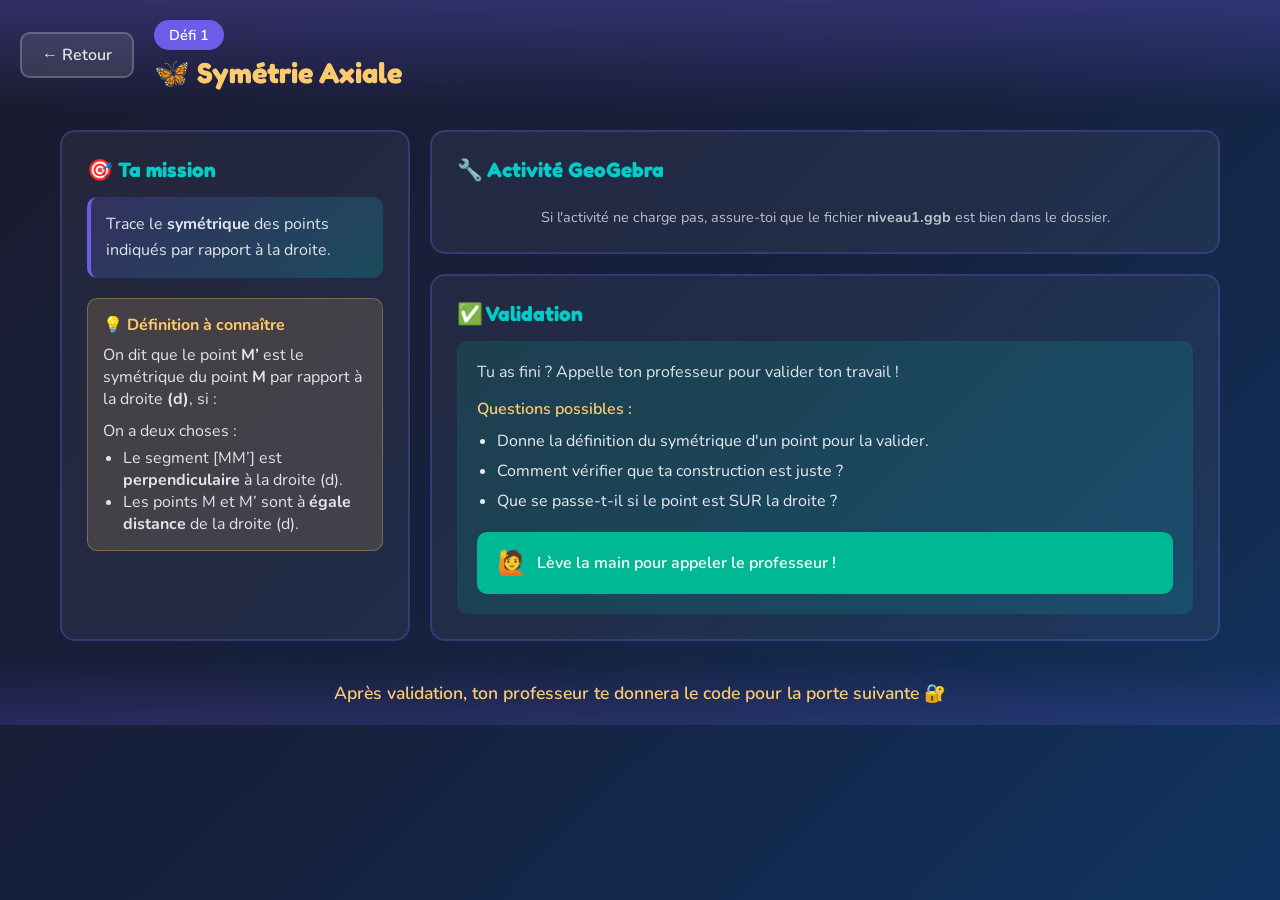
==== defi1.html @ d4c122f6 "Initial commit" ====
<!DOCTYPE html>
<html lang="fr">

<head>
    <meta charset="UTF-8">
    <meta name="viewport" content="width=device-width, initial-scale=1.0">
    <title>Défi 1 - Symétrie Axiale</title>
    <link href="https://fonts.googleapis.com/css2?family=Fredoka+One&family=Nunito:wght@400;600;700&display=swap"
        rel="stylesheet">
    <link rel="stylesheet" href="defi-style.css">
</head>

<body>
    <div class="challenge-page">
        <header class="challenge-header">
            <a href="index.html" class="back-btn">← Retour</a>
            <div class="challenge-info">
                <span class="challenge-number">Défi 1</span>
                <h1>🦋 Symétrie Axiale</h1>
            </div>
        </header>

        <main class="challenge-content">
            <section class="instructions-panel">
                <h2>🎯 Ta mission</h2>
                <div class="mission-box">
                    <p>Trace le <strong>symétrique</strong> des points indiqués par rapport à la droite.</p>
                </div>

                <div class="tips-box">
                    <h4>💡 Définition à connaître</h4>
                    <p>On dit que le point <strong>M’</strong> est le symétrique du point <strong>M</strong> par rapport
                        à la droite <strong>(d)</strong>, si :</p>
                    <p style="margin-top: 10px; margin-bottom: 5px;">On a deux choses :</p>
                    <ul style="margin-left: 20px; color: var(--text-light);">
                        <li>Le segment [MM’] est <strong>perpendiculaire</strong> à la droite (d).</li>
                        <li>Les points M et M’ sont à <strong>égale distance</strong> de la droite (d).</li>
                    </ul>
                </div>


            </section>

            <section class="geogebra-panel">
                <h2>🔧 Activité GeoGebra</h2>
                <div class="geogebra-container">
                    <div id="ggb-element"></div>
                    <script src="https://www.geogebra.org/apps/deployggb.js"></script>
                    <script>
                        var params = {
                            "appName": "classic",
                            "width": 800,
                            "height": 500,
                            "showToolBar": true,
                            "showAlgebraInput": false,
                            "showMenuBar": false,
                            "ggbBase64": "UEsDBBQAAAAIACtoJ1xcRkUfHgUAALolAAAXAAAAZ2VvZ2VicmFfZGVmYXVsdHMyZC54bWztWl9zozYQf+59CkZP7UMwYBPbmXA3uZvpNDO53E2T6fRVBhmrkSWKRIzz6btIGHAc8gfbiTONHywWpEX7+620K4nTL/mcWbcklVTwALm2gyzCQxFRHgcoU9OjEfry+dNpTERMJim2piKdYxUgv6hZtfNtzx47Y3uMLJwkAQoZlpKGyEoYVkWTAC2QlUt6wsUlnhOZ4JBchTMyxxcixEormSmVyJNeb7FY2Kv32SKNe6BS9nIZ9eJY2VCCpjnjMkDlxQkoNs3L1ou+buc5jtv7+/uFedER5VJhHhIE9kRkijOmJFwSRuaEK0stExKgRFCukMXwhLAA/Swk69dpSshvyCobAUwO6PjlVM7EwhKTf0gI91SakaqdFnpFHXj8TTCRWmmAhkNkAapFMQmQ5/uAFktmOECOqczwkqTWLQYN5R2cKRHq9vruFDNZKtZv+i4iYp4MyvqcAj0ApyUVASIc20WlZXABbCw1sQ092uArelfq8Zt31ZKVt8vuhEKkkbTyAF3iS2Qty/LOlFDltFfC+TxgI5IQHkGlNXTdTui6wEoBr+uAFwK+rvsK+L4Q3VLLm6J7/H9DF3q+B3h/8CaoXjdQPQCxALUoP6YEkM75nySGvjax7b8fbA8Y2XV/HXTC1EwB8H8oeGqIDHKy+IfMQ8wTRvLXhZtRXkN3oYUKaq9brtCEGv5fcVKAtz0EdWGjAU3NaHjDiYQEDFygalRc/EEjiDeaLgEpHlWAojscGQ3kX75GFQWmKNTZGv5pxsPClgrSb1l62+SgP3DegoVa5wu9fU8UtCMoSVxIFRpXK7l2425J2Su78Vs7scgUK156zhUsjQAk6JrcsOWGkOQaXvSDX6eYy2J9dN9hYKWSNueokoeyD7yc8zYfbTGKUrx8jH//g/9X5H8HsyG/xWnFTpPJbvlUa+y3wTXehM4XBISm+dunPu/PkbdymONuQ99zBg9jZg8PzmFuwShRG/9XKdYJxLtI4vY/+z2Qb0OcIpJivoM1C1vGjTH7cyVXLAwNC9ub0c5jA621xaTf11T6oO6eM7uO+bmDseO6x7ATcGC+XeC6tkApgDU3amRNdrdPZA9ihDy9zOmWeLWjHwpe7IOvFiZGqnAffMwrz8iqCI0JN1M0TC2O1rGEAjTfGSl3tbSEAqQ7XeimYEdKc+vM1D4z1c48U/RNMTCFX+L1BJcJ+EcjT74XKAYd964Pfn55R7nzobgLz+YkbQz+y5VceYtvhj/[base64]/fGnu+OxwO4aPZ9qxXe79WNet3SLbh6I41AUQAAfZggdrztp7nfqLq3vT0mwkzWu9NGqkACZ+yUEW+N0s7jE85yyihOl5v694atInmdDFxrofGRwAEmd+2mANhx3bVzIzXO5I0xUwoocviCA3YI9Eso/4rDmzgVGS99uplM78T0MsoczopqIgQjsOJdGfN1JTfOgzciexssZYTe75T0JDTwhUx4MxH5WmB64sxL1q5/[base64]/HmZd6eTSLiqSICs5E15W8aoS1suKsa4QbVUrec7a38kTp96IF24kKPlYbaMVbXQnnjWyc6+xJHPd9H134i7RZx2jSxntbx+u1ixDRUtsoW/LQOEHDpB60+7nXmyVJGv//7i05eimVdUJVwHE/NazEtnEWm9BAC8oxN3SAK9dKVnN00YgzaEr+r3K4SajGJbJqa3bAWVAu+TzNE7T212mltakt0/uSIy16IDgn6JFX5IpkO5LtSNbTYE+DvR+MR4N2o3umzz6h45I7s0WvYUG+4+eg+I1utGGm5DP0gAFLE8QzxGKGkWi6jUCLUZrQL82KJE0X6Yz0GzGAYTuBRoNXsXW68ib96Eo0Nvjyzt/pGkiShflKYjKMzFgHGHZ0TiziZjDyg0+iqRWp4KMbGmBuI6vPCiwGMZ8ojY1/ZF3DmIukA18UqdjxWfJOGEwgZzC7SC7XoHbIkzaW7RO/iAEBrZ1Tb5/63oCAvXMPXhXXbuSeLWn2kqYtZwRzgowgDxydxiFdbiSO2Es7//syTMvQneRKMve58tDQontkEZ8YV3xeRPV3xRDT5WmjyEIbcK/fvv6aZP8CVsI4sFKoyWv6ZhT8yPfiOfB9eLZ/Th/aVzBh7YPvX2MNa+ajWCuw9OPCZykiEufxsgDlhyJvJcYPUzDx07p2G2OBqPvm59aCIUko7VSoqU6H2n1nSeh0M2ygNlpdMT4ZuiJ9Hkh/zJv10ECl+dxHKqcvxSTDoyzwmReLJFtkB4vaw1L+QXwuTbWRLdQgrhOKufBUhM5S+vZmR57QEZ4zox8GrMYSa8SUzSdMz1BIjm8U4GdJppG2vU5l+oSJuaCaTIlZYO/ZcKnAXe7u/dieFsv8T7G8m8EvW1H741XY4H8X/SmTlIyHrHiLrBh/R4s0P04zvJYciJZDHDpl2zWyku5eFweEmxeHcZDuBwPBOcIjbxNsuSA4IjgmKO48VtitWeH1+bZjcBBdD3L2uCCj3q0H4ejovrl+Zfg3HoWnSr88CseTO3988f/CqxffAVBLAwQUAAAACAAraCdc1je9uRkAAAAXAAAAFgAAAGdlb2dlYnJhX2phdmFzY3JpcHQuanNLK81LLsnMz1NIT0/yz/[base64]/i0WRno2DOD3L42wUhSKd81x4bNPJZ7V6yyvRNZi4ypei4pcq59qIW2rddM+Gw/[base64]/LoJ4PI00D+GgW/qKhT7CgMSb4PjkFTWJpYB4NYaJpLI1xHJroofbtrIvubh2ORm8dqChq0FBAoIkYaY0OtKcmdsPUDk2o+QgZO0uOR4M4QjQ90BRAcW9TYH4vU7erL4q063uJvTybLe4m8GHxuDdxBBM1n02988ufX128P/9UfpjcavADUb4VY0gyf+Y5EYjceQ+Bpxj38tIQ3bvIS4/O3vcxNia07yI8oED4TyXG/hhXx/cAOIWjTmMoI5nJqcyMYu/[base64]/VOWqqjuWq9LvVVVlcNAPe40wiA4W4sOF5GAhPehnR7jsxCqssFUnIF618Jfjw4viNZHswwWA/FqX24tW8OtGyVr3awYSU8lNxCovZSF5/QdCYxe2b1fVTLQISHSVK65+mBAKt1d8aTba6aja4mrbIZLY5i/RYnNGGWZr+1GEirjLOQV5jPL46B+o3NLuBImbK6E13NIxvhF7yxatKR8NTNR/3V2oEjNu2dj6kjd61ZqyHbdAS3qe14tSGA+bwENtm1/P1ObKODdEXBKv37YNpWurwGxhQGY4cmGSgMC1uEeoNTSk2Z4KoBARGtBEDjji25MElKpAE2SwGETByIUV4s9q54yFitZQhwbfyM7kE+w/CnYTvFQur2qpL3cDLfPrvbG0wXoVnA1yxzwdycN5ToYnETVxp3UXX5UqDk/YZHi0PrkWbS1KF+/w/UqtOkt+cBQQ/e+4Xp7XxXuxQCJ5xylRaihiSfcGFiKXFTbaefddwikQfodhdrYQi1bsALHKHOUB1jU4QkW3FAKx7rxhI31P5hLsTv0Jio1SmCugkkh08FnFN9Z3WiCHWfoub2VDEc5myObXYh/EheyIQz9B1HS8YRrSlqrhC01+qJHC+IrBHXyllwoBhr1cY4W+1kQpKnwkMW2i2hyM3rfn5uOLnMjU7G8kw1Pn71HEeh+/Ge5PhC817hgwXjZL3iNT8i3ljh4Ul13f9H7fxXMNzxhTHCIDGGEVRQdfyltzeg/cbvSn42r5uANoZ0884RzUMWB+hrt1az4yPvQfig6Yr0B08cggwvs2iHJVVbwuWG2qkUvkKYOLvag57j6U0xzX3oWDYqV3C3PLyjH4BG1KeT2W80/BdnWOW99beQi2zaZ4A2q8vw3ofe7VS+Q4/IiAlAa3WTWpfkPnF1kUwhYtCj/DSA3Egt3NJ/6pLQNTpU09WTWlBM0p0hZocATQ8X1i8eVX4PnfhCIu4m87rT8+FoSoVPrsYf0SQq8eC0Kov4AQZbX7QvTTY4HIHrOzz5wzpOx9rWG+Ftzvys+f/AtQSwMEFAAAAAAAK2gnXIdxt8evJgEAryYBABYAAABnZW9nZWJyYV90aHVtYm5haWwucG5niVBORw0KGgoAAAANSUhEUgAAA5oAAAGZCAYAAADo/k4MAAAQAElEQVR4Aez9W4xlyZrfh0WstXdm7brfurqru7qru8+ZwyNpYBGEIZIj+MWgAEMGSAwxAiiQth/GgiBA5pMpS4BIv4iwQQMSIFE0DMxIHgg0b5JA0dCDIdAUJFDUwwyFIc+cM9Onb6er79VVXdeszJ1771T89q6oioz1fSszdsbOXVX5pfrfK9Y/vvh/X/wjVqzMOerFZu/pz/b29t50On169/zyO7/zu3u3v7nznHjaIn53d/L07vlle3tnr5Qfj3efCzxtffnl13vffvvd07vnl52d8Z4UD0ff88hFq4+n1kXU83/fvfv93q3PvnhOPG3thrlK8Qt++2nU88tkMt3bDp4+ZxatafBY4p9sPdn75JPPFkHJv2ezmagzm8k8QyX9Pl7KG+NnsxnNfUB/Nivjmfc+kXBD3q2trdDa/w/6Ujz8ZCLsuSfbeyIf/N/d7e6tz299uXfnzt39ScPdzs5O2Lu7obX/H/jxeLyfDHdwIDT3/QPHmH1kuLl9+87eF198HVr7/6FGKR6eOe+P3pvPdTvMWeTDnHP+0aPHe3id83gs6Wv8bCbvudlM5tGR8lKHlHdZfjabMXQfyLsdzqJ9ZLjZDv5QV2ju+6ePn0ym+2K5IZ5nn3aKX3x6a+/evfspNW9vh1qkePjxWNpzY/Gc44yT4r/55vbeV199M8+V/otYxqQcbXhy006x23vO7aSh8/av//qv7/3b//a/M2+n/8Kz7eB1ytGeKuefxs9mM/H8o37WGM0cUl5iluFnM3lv4ROaKdCfzbrx8MwvjaVdyjPfhw8fMfQZqAOdZ8TTRi3/kfvqy2867+LZTF4X4qV6luG///7e3meffc7QfUB/Npvt47jp40v8fxLOVrxGMwX6kwrvH856zvZUO7bJO5vtnxvxY+H9wxhqms32xx/ES16Q9/Fj+V08mUyR3Afysvf2keFmu+eck+K/+Pyrve++uxtG7v+HM2s8Pvy5SCxj9qvszc9QiScnufP43cLzbxG/ncuEd/RUPLfwGK/zAVPlXJzNZqLObCbz6G4L5+5sNhN/B9DiIz+bzWjuA/qz2eF55ssztU8k3KDDvENz3z99/KTg+ePs4AzZJx5ueJ6k56+PHwvPHxwIkvv+4e8Wzsx9ZLghJzlCc98/fTxe7AsON3gg/f7HuwGvQ8i+f/BY0inlZzN5z/EMSHlns+fxjXv6s7f3tJFdptNZxixutfhF78n6t+ZFKR823FPj9l/Ceu0nnt5pvLZmGv/wwcOnivsvk8l0P/H0TtPReK3OyWTyVHH/ZW+mbEaF3j/6hN8pHoVDRTRGWxuN19ZY4x8/eizmnax4b4VfLsS82rxKn1UtXkz6qpPKntM80nhtbTT+yZMnorPaXtR4bS9q/NZWWV6tfo3Xzr/w24M4X83PUl6rR0waSC1e81njNZ9DCvEfTUfjtTo1nqThF0gu+6Hs8/1BR7t79PBRkYA2h1J+qpzHpXuoqPhXJLjUI83r0jXT4rXnQNtb2vOn8Zq+xovPUlh7rX7t/HPH8PyFsl7qf9R3hPI7tbYGGq+tsfZOjHvo2R+aL7W7Vrw5cBwOWA5zwBwwB8wBc8AcMAfMAXPAHDiUA/aH5qFssiBzwBx4UR2wuswBc8AcMAfMAXPAHDAHXjwH7A/NF29NrCJzwBwwB152B6x+c8AcMAfMAXPAHDjhDjQPHz5097+/7x7eX1xpp5iMd93jh4/nMSmvxT+8/6ATy7g+/sG9+50xW4+2xLwPgr4UD0cfuVL08VJNjx8+ck8eb3XqQVOKX/Cydw8VTyUebufJtpL36Pp9dY63x2vJux3my7ypLYXE0V+LZ30fC3ta2j/khX9w70HHIzhATAo4xqQcbXJuKXtLimdMjTmjsb21rr210/Gt1rz6dHiWHoazgpgUDwueScaVxj95/MQ9evCoM+eHQi0L/QfugXD+sR9K+PneevS4kxcNtMiVAr6vpjQ2tqX4cXg/THZ3O3kZ83CFXlP/eHs9e2tdebe3nojv6TKf9Xe9prMV9hX7izVNocXX4vlvynie0py0a+n36XB+kCtFX3waF9tavPQ8xjHSu5j4B8L7hzFajlK+3rv4gXIWyDzvQ2lvLebc/b1Q5cMZSh+epHig8OQkdxob2w97zuoYk14fFpxzxOJ1Oj626Yvt9FqLl/YWeWrpazo8S1KfxNWsh7ODMwTNFNI+ob+Pl54/OMDYFPO9Fc7MlIvtvhwxJr2WeEQs74h0fGzTF9vptRZ/0DuxGY1G7sy5M250ZnGlnWKwMRT7tPjRmdNzvVSDdh9/+uyZzphTp0+JeU8HfSkejj5ypejjR0ErjaUNtzk61akn9nHNoXsxUnS6PBrDzY1Dx1MDY7jmKOUHG4O15N0I85VqlTjmWItnfSUtaf+QF/702e6+hgPEpIBjTMrRJucpZW9J8XEM1xxo5Rz3Eg+3cWpde2u4lr3Fs8SzjCcp8CK9j+1a/OZoUzy3pFrIDX/6bPf8Yz+U8NR/6nT3XEEDLXKlgB8J5x8xJfxg0Lp2cPznB/UPwruJenPgRc5xX4tfV96NU9re6q57zfmyryTvJK5m3tPhdxKeJzRTrDov+pwfaU7a8FxzlPLS83jm3OIMGAjvYuJPn+2+f6hjFDzimqOUr/cu1uqUed6HUq2LOS88Seem8mfPOPrSWNqnFZ6c5CYmx6j4XDz880devM5zck8f1xy1eGlvkauWvqbDsyT1SVzNejg7OEPQTCHtE/r7+NPC8wcHGJuCeZ0S3sXE9OWgPwdaOce9xMPxjqA/B305x30tfnDAu7gZhF8S+uDCT9M0ri9mFX3kBKvQ7tMkJ+iLWVWf5R0cyz7DZ7CqddR0yQm0/lXylvf49lbbtseyj9P9wvqClDuONjm998c+X+ZGbq7HjZOYdx1zbprWNWv43YP9ZHmP77xch9fkBKx1H1bRZ3mPc2+dnHcxe/VF3VuNsx9zwBwwB8wBc8AcMAfMAXPAHDAHXmwHrLqXzAH7Q/MlWzAr1xwwB8wBc8AcMAfMAXPAHDAHzIEXwwG9CvtDU/fGeswBc8AcMAfMAXPAHDAHzAFzwBwwB5ZwoNnZ2XE72ztuvDOeX2mnmE1nbne82+nT4pfhx09rSPPyJUMtrxQPJ+Uu5ck52Z105kttkv5ReMZGoD2dHH9e8s+m02OfL3mZL/OmnULi6K/Fs76sM5op+vSlPjiQatCGA7RTkJN9nXKxLcXTV4NHA6/Ry0FfznFfi59O1rW3puKZVmtems5ib3XPUi0enjMKz1OU8uwtkGrQRhst2ik0nhgpXuOn4f0wm82O/fyg/nXuLfzIUeIbY0vj2VvSGIlbRl/T2d3dXfnvANSbg/3MnHNeq7MmL+2tmvr5nOL9VHgXkxfEmPRai5+G3z0kLYkjfy2e9yHrjGYK9HnGU462zsu/w6LBGMamICe5Uy62pXj6avBo4DV6OejLOe5r8dLeqqmv1TkNvwNIfRJXsx7ODtYZzRTL5JXGwIFUmzY5OTNp55DiianBo8Gc0ctBX85xX4tnjdHLEfUXHwMaDlw7aN0gXHP4xot9rRK/DM9XC/O8TduqeaV4OCl3Od+6pm1cXg/3bcU5o5cCbc+HD4Q1oC+Nje1a/DrzSnOQOOZci2d9Ja2nnCNXijasO0g52nCAdgo4kHK04ZpWfs7oIyZHDR6Nda1xs4ZnCQ+b1jvmTTuFxNFfi2e+nDlopujT1+LL+e7eQkPKrfHULMVrfBPeD957R3+ONjw3Ocd9DZ76m7DG6OWooY+mprO+vI2TapK4vvqL49t2PXnD/mmE86O4/qCDHzn6dHzY1yXxeSz3ffr0S2iaxuV8G+oHOc99LZ73g6QlcTXzNq2+t3jGyZWCemRe/h2WWMakGrThmrZ7XsY+rjkYk3Pcl/DE4jXjctCXc9zX4qW9VVNfq5NnSeqTuJr1NG2981KqFQ5Qcwq4tl3P3mrCnNNaYpuaYju91uKbA97FTduGB70H3nvXhMPvoLja/eQEtXUP0iMnOChuFf3ryuu9d6uYz0Ga65ovecFB9dXuJyeorXsYvXXl9b7W3uo/p3IPvA8vmZ5zLY+vdY/PoJbeYXXICQ4bXyvOe++8P1lr7Ne4t2qtW4kO+wqUjKkRS05QQ6tUY115vV/Ps7Su+ZIXlK7PUePJCY6qs8z4deX13vbWMutVOob1BaXjasSvK+9B78TG2Y85YA6YA+aAObCMAzbGHDAHzAFzwBwwB8wBxQH7Q1MxxmhzwBwwB8wBc+BldMBqNgfMAXPAHDAHXgQH7A/NF2EVrAZzwBwwB8wBc8AceJUdsLmZA+aAOXDiHGjiV4Li14Hifbwex1dnY670Ov9yk/i128VXctPY2OYLY7GdXnV+3PlaInnX8eUm/J9OJp16mAd9XHPU4tf3NbLJmr4MulvlK4r5eqT30tos9lb3C86Mk+Jr8WivY09T/3QyXc+eDs8S86aGFBJHfy0enyUtievPK59z2lnG3gJo5tDGlNc07qzlur46yxzXt7fWs6fr7a3uOuKnth/YV4CYFFp8LX53PHbMOc1Ju5Z+n840nB/kStEXn8bFdmk846bCeanpEK/1lfKTMF9pjMRVzat+0bjs/FvUdPgxu+F3y+dfnd0/bpVzRhuvqTcHfTnHfS1e2ls19bU6p2vbW5Pwe173rNPqLOXxTgJ7C0h9pTlK4omVzkvqoI9rjlr8VDi3yBX1m/gFIu3rQ77xTuqTOLRq8pIWXxEjjwStT+dbl+u0g9Y1beNynvs29HHNUYNHYx15mUvTHP9853nbZi17q2nbKnmZgwbWM++Da9runiOOPq45avBotIP1rXE+J+7bFT5L6DdtnTUurbMJe5r8OUp19DNr4HJt7tvgJ6CdQ9c6+l5swvvBe+/ynNy3oSauOWrx9bwu82G9ebu11vKzT0fqkzjWuh4/EN/F9fS7Xsb6m7bbt+q85G6E80PLS7zWV8yHvNIYiauZt2m1c1o752R+UZPcJ51/zKtpu2u80FkdT942eE2eHPTlHPe1+GZtebU1PsDn7P8FhlIfmK+29viao1Q/Hx/v0QHxPr2ulm/F85L8q80rn9Np3qZt294vjnrvXdM0vTEHaSzTT06wzNijjCEnOIrGsmMP+nLTsroHjfPeH/v6UtO65sv6Amo4TpATHGfOmGtdXnu/rr21nrysL4i+H9eVnOC48sU83nvn/Xq89v5k5WV9m6b/fd0e8D5fpr8J73+wzNijjCEnOIrGsmO9P1l7y/vj/x2PtWF9Ae3jBDnBceaMudbltfcna0+zviD6flxXcoLjyhfzNE3rmnBWtyt4B6SaUtv7/r3VOPsxB8wBc8AcMAfMAXPAHDAHzAFzwBwwByo6YH9oVjRTljLWHDAHzAFzwBwwB8wBc8AcMAfMgZPlgP2hebLW22YbHbCrOWAOmAPmgDlgDpgD5oA5YA6szIHmd3/39xz46U//wP3Tf/rTzeBzzAAAEABJREFUeZv7iIcPH7qPP/m0wxP/k59043/60993pfzv/d7POvq/+MUt9/HH3by/93u/76R4OPpi3fHax1NrjIvXDz/8xN269UWnHuYkxS/4P+jE4+VPg6dRN141/qc/+8B98823HZ1/8k9+z/0s9MXx8arx9P/+7/+8o9PH3737vRpPHsamQL+Ep37mnWrQ/vrrb8LcurXihRSPn6X8T37S3Vu3bn3uPvpI3ltSPPsKUHMKOJBytOEA7RTs588+u9XxmpxSPDxzTjVo40EJz3rhNWNToMPapBxtjWfN0SImhcajc+fO3c58GSvpwJfy1E9+xqb49tvb7qfhLEo52sRTF+0UPw3Pain/E+H8+/yLL93Pf/5RZ84/DbVI8fCcUWkttNkPJfwnn/zCffrprU5eNNBCMwU8uVOONjWW8Pfu3XcPHjzs5MXLnwZP0UzRx7M2aSxt1lbiqf/27TudvIwp3UN98eRHM8V3390R33HoSPHUz7xTDdoar51/X375tfuDP9h/Xi7W6+jvH+qjHurK8anwLmaeWjw+5Brcl/I///nH4V38ZWeN0SE/mik0njqZXxpLW+PZt998c7uTF17S6eN/Irx/eB4lnpru3L3r8rkRD+jPwRzyeGL6eGkOvB/wj7Ep+uf2U8Gj3xefjZ8q599nt26p72Ke8bQW2vgg8z8Lvxf+fqceYhnD2BS8/8mdcrR/Es50aqWdop8//POHx3idatNmTVgz2ilY2xKeseTgmgId9lbKxbYUTx8842inKOV5ln4qvAuYF/NOtWlr5x8aYnzQlvhbt74M7+KPhT3BHu3+Xsg++YnyvNJHbSngQMrR5vc8zkzaKdCW4vt45pxq0GauEs+7gXcEMSnm8cLfEPCsQRpLW+PZC6w9MSl+Ep4Z3okpRzuNby5fvujApUvn3aVLizb3EYPBwJ07d3YeEzmui/hLHf7ixQtBp4y/eLGb9+zZM2Je9KV4OPqoLUUpf/78WXfmzOnOvC5duuQkfXi8SHPGtsRfCh6L/MXzbjQ61cmL1sXQxzWHxl+4cF7U0fjNzY2ieE1H46mTeef1j0aj4Gm31kthvlL8xbBHL1++1KlV5RUd1lfa0xfne/diVz/w9F1++qzEKxyI9/EKB+J9vJKTfR3v45W5SvELvuvP5eDBYs55rZecxLMup06d6sxL09f4y2H+aHHNIfHoHMfeymvh/tSpTSd5elHZEzyT1MvYFPDpfWzDXwpnQryP19OnT7vz57trdjHsISke/qJw/pXy2t5CG61YX7xqPDUK8fMzXeI3NjbccGPQ2VvkwSOuKS5p51/gL4a1SWNjW+KpnzWOMelV2ov01+I3NzfnfqCZQtOnfuadxtLWeO38O336lMtzXAp7UPIZfYm/FHzWeOphXA7OLPZXzmvxeY1xXCl//vw58V1cqkOdzDvWEa8ajz+j0WZnTy/O1kuH58N+lvNeCPvnYkeHuthbXFNcDGcHSLnYvhhyxHZ67eOlmk6F3z0kX/Ei1Y1t+Eth78X7eL0Yai3hz545E87L7u+X6FwsOhcvOsbEOuL1YtCQ+PPh9zxyx7h4pXYpvo/Hizg+vUo8HuN1Gkf7UnguLy6xlozNQY6c417aW/BafC2eZ0nygvkyb2pIoZ1/pc8fv+edD2dIqk374nyPdp+/Pp4+xqaAAylHm7OSM5N2CuYqxffz54Vz4pJbeHFxXx/rxTsizUkbfTylnQL+orDnNJ6x5OCa4lI4Bw7aW83bb7/lwPXr192NG2/O29xH8MfAa1evdnji33rreod/883rrgZ/5cpl99pr3bxog1hfvMKBeB+vcCDexysctcb7eL127bWweJc689Li4fEijo/Xt95600k8Hkv89etvhAP3fCfvjRtvBZ03Ds2T//r11zvxffyZcNjTnwMd8h+df0PcW2xacnT15fg3wx7F7zxe5ZW9ePnyZXft2mr3llQn+5ncef3EAomX9iixzFmMDx7lPB5fDIdrzt8Izzv77vD8W2Evvt7ZWzfme1Ti33Rnz57txJOPmrjmKOfZK4szLNXijz3JO+Z7I8w7jaV9Pfim8TzLxKQgnnVIOdqXwy8Mr7/+WmfO1CLFazyxAM0UcCDlaF+9esVdvXq5k5dYQEwKOHKnHO1S/vTpkRudGgl53wx75XqHx2O8I1eKBf+GEP9W0Ony1MkLPdWI7fI99HonL1ro3Ah7m3YK8pI/5Whr8dfD2X5D3HNviOeiFn8x/NL8xhtprW/N37XXw94lfwr2rMRTh86/IfpwVXgX3wi+XA/zSnPGNj7Ednot5XmO+IUm1aCNDvlpp9D5N4p8vh785PxItWlz5krrrvLK+wcNgGYO/vjJ50YsyGO5vx7WII8/[base64]/tBcj++W1RwwB8wBc8AcMAfMAXPAHDipDti8T4ADzXg8dmB3d3d+pZ1ib2/mJpNJp0+Lr8WTE6S10N7dXdRLO4fWp/PdOe8GHybT7nzJRR/XHDV4NKbTacdnctHHNUctfjabrSUv85XmIHHMvRbPvppM5LUnTw4tbx6X3ktjFnlP2t5az55e196ahrNDWnuJY7/ovHzO7SrnX//e0rS6z0B/Td14zo5ZeEcwLsduOEtzjvta/Gy2nr21rrzT8H6QvJO4mj5re2vVedGfhueJuaSAT+9juyY/DV5H3XitqR818yvPU85peYnT+kp55iuNkbiaeRd7q3uu7CrnnMYvatLOuS7P+5/cjMuxu8JzC228znNyTx/XHLV4aW+Rq5a+psN8pT6Jq1nPNJwdUg6JWyYvYySwr4DUVyu3pAM3Fc4t6qCPaw6d7z6TjNXiD3onNuHHAe/9/Eo7hXPeee87fd53OcZ5X4/3vqvlfePII0Hr0/mu/lxXyAvvvRzv/dF572Wfl8nbNHI9Gu+8Uz0lfxdl+t7L8d575323z/suRw3eV+KDP95395H3ZfrUpMH7rpb38nzR8L4b/yLy2h7SeOe8Yx6HhxYv897rvPfdPu+7HLV5X4vv7qvl9DUdje/bW/oYasvh/eG9cGF9Q2Zxjb33K+VdyJ3Xvrj3Yl5tjy7GyB5Jfa4wr/derMf7l4f3vlur911u4Vcpr3vvvaQlcWjIvPflvPfdMd53OebrfR0eLRd+uKbw3ov7hxjv5T7vl+G7Y7zvcrXzes/a7YfELfLuj4OLKBlDrPern1us7fk1nJYrzqudcy78PK9D9/HgGO/kGJn3Xp6z93q8pO/9ixUv1QjnvTzf2Mc1h/cv1ty8l+vR95YW/3SfDQYD1wfvvWvbtjemb/yyfeQEy45fdhw5m6Z8vsvmS8c1TVPF57aV11TjGy/nbZV113Q0Pp1j2q4131TzMO22aV2rzO0w45eNISdYdvyy48hZy+u2dG81J2tv4TN+L7tWy44jJ1h2/LLjmvn/0cZXObdKa8BraUzpHtV80/jSvFKNy3Dk1WpaRu+wY8gJDh9f9v7RtOGbpvsuLl3fw9adxjWNfG6lMatorzOv5usq5hk12/[base64]/6Glmeu1Y9zHdXeF53hWePGmrxfLFa0toValnk7X4REb4U7CtQMq60Jime98O6vjrLGkvz3V3xGh933jjH6Yq/oqj5xr4CsY541eJr8uvKOxW+3lhrXtE/6aqdl1IsXK2amK+kJXH9eeXzbFc5/1hf3otoHifISW4pp1arzh/+97/dcDbhtZz38DqMR4trDo3X9pYWX4tnvpKWxDGXWjzrq2mRZ1UgL6ihr9Uv8XDT8I6Q8tK3Sn4qnJfki3mb8OOA935+pZ3Ce++8b1zK0fZei+/GLuJLefLKOdCrAWlefbpavPdynd4fnvdPP6oh55d1mjBGjpe91mK91/TLdDR9rU7v5bx4IWl5r8QX8lo9Us6a3GL/yHPQ8ngvx3tfh9e9kPW1OjXe+zo6mr5Wv/ecH9L+levxvg7Ph7WkWhdr361H4yWNPs575ivPQRun5S7hnQt5A6Qc3ntXwmtrqfHey/pSzpqc96V5tXiZ98q57n13/zAv7xWdQr7PZ++lHBIn10id64NWp8x7H/Z0QF6v9/viXez3voyP46Sr97KWFLvgtPgy3ns53vtSXl5/be+y5/Q+WWsx76P1LXJqc5O1F2O6fd5rOmU8Xshzk3X0+G6N6Hqv6cjxjKkB7+XnSavfq+efXL/3Ml+j9mU0vNfmW+6z9/LcvNd4OYfmqbYGOq/oK/U88++grxJ5713btsf+VUFygoPqq91PTsyprXugXjtwWt429EnjdV5eL+Ym6XCASrwWX87LXyljvqKWMl+pxmW4pmldu6Y9Te5laj7KGObaNI34DLeK1zr/8uwtyTNtXlLsMhw+4/cyY48yhpzgKBrLjG3CLwXee3Fvleppa6PxeC3l0HyoxZfnlc8/bV4D5ZkkrzYHyYdSTquHnCDX64vPY7mXNA7imTMxKcp1Cv0f6O/itI5VtLV3sZZLX4OyOeOz5quWuwbfNLXfxfK881rb8P4nd86v+n6Rt9a7WJ4rOaR5aHtLi6/FN03ZfLXzT5pTH0debQ59447aR05wVJ3S8eRkzuI45Z1Sfn7Iv/9peamJehpnP+aAOWAOmAPmgDlgDpgD5oA5YA7UdsD0TrQD9ofmiV5+m7w5YA6YA+aAOWAOmAPmgDlgDpwkB45rrvaH5nE5bXnMAXPAHDAHzAFzwBwwB8wBc8AcOCEOvOBfnZW/wsXXjGpgV/gS2u5u31dntS+qyXWiJdUp8XAHfbkp12JMznFfytvXyOR1xcua6PvSnZandC2leLh17a115t1Vnm/J693w3Nfg+dqcpLUr1JHZ9j8AABAASURBVEI+jaevBOQFJWO03CW8fXX2+dmxW2kPaTrT6cRJfRLHPqjFs684u9BMUUu/T4fcaU7affH051gmfip8RXEZnbyWg+6ns6k7KCbtr1UT85W0JI78Ov/8eSAuYlc5/1jfXeW5iWNXcSUnuSXtXaVWnT/873+7Ya54Lec9vA7j0eKaQ+O1vaXF1+KZr6QlccylFs/6alrkWRU4K8ldQ1+rX+LhpuEdIeWlb5X8VDgvyRfzNt575z1wT6+0U7jwk97HthPjA1uF994757zzfnUo1dfjQ49YZxnvwo/3q5uv97K2czLv/Wp5F368P3yOUKbzvhvvvJN550Tee78WPlRTnNeFH++79TrvnPe+A+cV3jnnvT9BcOGnZL5O8aaUl3MGFVFf472XdbyXeRd+QpeYw3ttzNH5kHb+j/eSllPq0XhJwzjvFx4E1wr9DCOejvV+oeE9V42nT4ILPxL/qnIu+Az2z8/5Luc9pMI757z3ZXCF8aX6SrwLP95LuZ3z/vB8iBbjNd57SXu9nFarxocpiHPWeBd+vF/DHN0acs7n6Vy4BBwtv/PoeOf9fjgv89575/3xI1QT8oZ/V8jtwo/33Tk475z3voPAdjjvu3HeHy/XDIdDBwaDxZV2Cu+b+RcFU462Fk9fDcSvFdXQKtEYDAaO3GVjZO8GiqcSP+jJS59UTy2eL0atUl+rE5+lPomb16f4OdT4p3t7PjZpa3nzuNr3zIvcVXS1OQt8X176pHpq8Oiua281TTs/16ghhT6voz/D5GnbVjwv6VslmFfbDsQ5rzJv0zSO/yddpBwDYS8Sp/Ny/YNwNjIuB7lzjnstvha/rrza3hoU+6ztddl/9tVAWAOJq+0/c0YzxerzDl3TtN1nSfG59P2TziVvN+F5yrm++1petMq5NVDmrPF9tUp9Wl4ptiY3CPuZ3DU0BwUeDXry0ifVU4vX9lYtfU2nadrwTuyeOVq8xqvPmeJ/[base64]/VXKS98qeb4cuUp9rX7mK/VJ3Ly+ye78q4vz9m7S1vg0JmmzvmqOJK6T54h95CR3FV1tzgLfl5c+qZ5a/Dr3Vtm8kv2UrHPJM0w+1lfzjv5VYRrO6Ol0Kj8fyXxq52d9Z+EdIemWeqf5pvHklvN231fEaTql/Lrysr5SreU+a3td9k3PK8dLNS7rP7kZm6Kmfqob2/[base64]/cpM1F86KEHwwG8pfuKn4ZihzSHA76YlQ+RtMp5ZumddIYiZvXoO05jQ/ezcdl13atXyNrxa+CSXX2ctqcBR4/mbOkR98q+eaAr5HluWvV0zSyz7p+96t41DYQ/Ozj2zXtLb5yR25qO040YX3tq7OLvTMIZ7jkfS2e9ZW0BoV7VI/XvjrbFp3Tg4o+MOfc05r6uTb3g+Bn07Tdczrw9Heg8dl7pzNO6G/C83SYuBgzqOR1G+YraQ2UuWl8rOuw13ZN5+Ug+Ebuw9bZFzco8GhA3kbYW2Ev0CflqcVre6uWvqbThPkOBI8GwYuS+b5cX52V11ia71Kc4mcbnqeu3lA8v4krXQMtvmma7nmZ7Gn7XzSd/ZgD5oA5YA6YA+aAOWAOmAPmgDlgDtR0wP7QFNw0yhwwB8wBc8AcMAfMAXPAHDAHzAFzYHkH7A/N5b2zkcfrgGUzB8wBc8AcMAfMAXPAHDAHzIGXxIHm9u07Dty587377ru78zb3EePx2N2//6DDa/G1+AcPHip574p1UvudO936+/nvO/O6d+++e/jwUYdf6HTja/F37n7vHj/e6uRlHe6GPq45dP6eoiPz29s7RfF378o6Oi/vLeYrjcELfM3ne0fZo6U863vv3tH3NDWCvE44asp5niP2dc5r8bV4PMZrKa+0h8gr8YxHi+tz3JnvHYlH58mT7Xn/YeKJkXT6+e4zSfzW1hMnrQHzoi5iUhBbg3/46LH7/vv7nTmX698Vz7k74YyT6rx//6HT95Z2Lna9Q/tOeM5Sb2hr/M7O2O2EdwQxKbT4Pp61STViW+LR2dpa9d6Szzn2NPljffGq7135/GNeko52/j0KeyvPwfiS9eqLp544l/TKvrov/A6gxec1Rq1Snufo4cPHnWepVIc6mXesI141Hj85P2JcvMJLOrV48jzZ7u5pTZ945sA1Rx8vzYH3g+SrlrsW/yD8riW/i8vOP+Z0J5yNuQ8aT05yy/FHPxcXebs6eIzXUt6+NcvjudfjlXNL2FsLHTmeWunPUcrzLN0R3inUj0+5vnb+oSHGB22J5+zgDOnoK/Gl+uQEuT5nJWdmzhNLjlXxrAvvCFFf+BuCelgDKV7iiSMH1xTo8E5MudiO8c10MnVgNl1caafYmzk3m87mMSmvxacxh21LWuQEXY1ZqKdb60JDq1PjJR30u/HdOp6PXeR+fh9jS/jZZOb2ZnsdnxdaWj0a361loSPzWl6t/j4tuU+uU80bvBB1lD3Kp6TF+Kd7O+9jX4Gc77uX4uFAPk7iiIEHtI+MAi9YRz2vvDZTbQ0UT7X5qGus1V+or9W5NyubFx5Jcyjl98JZqXstP38z0YuZeM4xXymenODZHJ76uIjterHg5Xpyjb77vXBm7e3tieeWlkPjmZucS65/T13jsnlp9Wh8ed5u/Yt5yjzvgkX//nnsBa/1Nd4fy3itfo3X/CcnQHM/5Pr3x3Tryvu1esgJ8vjye61OmaceMa/4nIb5afzTZ7CkXtZYihfrmevLc9DWUuP5f55AzhvmN8+z/4pHUnwpx7xAd9ys8Pyjvq4XizolHv0u360D3X4scnRjVF49t7R6SvluLcxL31tyvFY/WiVgfWUteV7a+af+nqc8f4u8co6S+olFi2sKOJBytOEA7ZVBmDM51TVWf5/T/NF4ea/sKXs6rnvzxvVrDrx27ap7/Y3X5m3uIzZPbbhLly92eC3+2uuyTh9/7fVu3ouXLoh5rwX9a0I83LXQF+uO12sh9loBf/nKJXfh4vnOfPFG0oHHi5gvXkv5165dcWfPnenkRY8+rjlq8aPTp8S8V1+7IvLL5MWPvH7mK2nBSfHXlD2q8mHdJR3W9/KV7p5mfaV4eJDXDwcOy/Mcsa/zeHJKOr188ELUEXjW8dz5s521RP+1sO8kHYknroRH//SZUScvOtTENUeJPmO1+DNnzzjJU+Kpi7EpeIZr8OcvnHNXrl7qzJlaJH34a+GMSmuhfS3s3WsF/KXLF5y0t9C4FrTQTHEtaF8TeGos4U+NNt2pzc3OfNHB0zQn7X7+8OfNtVD/mbOnO3nJwRpzzaHx2l7U+NNnTovvSk0fnnlTT4pSnmf46muX980Z3XKfr+7ToKaFjuw/+4qzi7gU1J/ex3Ypf1V5z/AcXbh4rlNrqT7xzC/WF686f1V8F18LZ6uko/Lh+RLjFZ66Tp/unpfXQjygP8drwvlNTB8v1XTu3FknjWFvSfEaT51SvMZfDL9rae/ia+EZZy4prs296P6+eC3EXgt9aSztawpPTnITk4Larwk6fTxepBq0iZd4PMZrYlIs4uXnjzFpbGyX8tLeQkt7/jS+NO/i97zumYMO86aGFBp/rfD54+zgDEm1abO+Ut4+nj7GpoADKUebs5Izk3YKckrxS/HBi1Sb9tXwbuAdQTsF+q8J50Qpj6amwzuR/hxXn57tjbMfc8AcMAfMAXPAHDAHTqYDNmtzwBwwB8yBFTlgf2iuyFiTNQfMAXPAHDAHzAFzwBxYxgEbYw6YA6+CA/aH5quwijYHc8AcMAfMAXPAHDAHzAFzYJUOmLY5UOhAM5lMXB/mH3qYTntj+sYv2zf/D3/XlJf/MH7ZupceN504Le809Em6Oj8V12uq+Lm3NyuK13R0Xt5jzFcco8xX8mAZbjabOjHvAc/CMrnSMeQkd8odR3uRV1tjeW2myhpMlT2k8evcW5K3U2VeUuwynLqnj2FvTZW1WWYehx0zm+25vb098fw4rEaMmypro/Gz2UzMO1V8qMWX5y17xiaKD+TV5hA9PMp1quSdBj9Brj3tic9juZ8GHa45+njmXBKfx3I/VeuU14UxUl74VWNPeRdreUvnpsUz36myPlruGjzvw3XkJSe5a8yhRGORVzu35P04Ldy/U2Udtb2lxdfi2VuSR1NlXtr5J2n0ceSdKl70jTtqHznBUXVKx5OTOYvjFK+nxfxUfOdqeadP/W8IAHvhlwWuOeD3wuEn8TnHvRS7HL83/wWGsauCVquWT4vf6/FO0pLi957+wibFz0LfLPxS1cXe/I/TLj8r4qV6jqq5f7xcp5YXL/aPX8xHjS/0f6b6ucgzE70+et/e/DmSvdBy7hXOrTR+pnpRVudM8UyrR4sv5+U6ybs39ztfNz1eyr1X6P9MzDkLZ9lMfCb3lHiplj5uL9QJ+mLyvj0ldwnv3N78/8u1ud8LNXHNofGzwr2o68hez5Q9WsqX590T136mzFc//+R5afWU8mo9YR1lLW1ecp2zSv6X62h1yjxzBXkeiSOmlGeMBk1Li58pe6iU1/KW8/La7ylnDXXqfbLWrMI+WuTU1l/OuxjT7dsLz4dUUyk/q7SWM8UfrR4tvhZPXtDVU/xXfJA1ZuHdKut0882Uc7guT52gRn5NR+fluWjvlJnitc4r+sozMHu6F5uNjQ0HhsPh/Eo7RdM0bjDo9mnxw+FCb+OpbryW8oPBIOQdiDVFzaNdN5xUE/Mit6QtxRPHGK45Snhi27YV50tfrs19Lb5p1pO3DfOV5iBxNefL+mo5yLMqDMJzNAj7ukRfq7OEJxavpbz0rZJf797qnkWrnu+gHYRzZdh5jvWzo1ujtB4HcewrcFBc2l9akxTfhPdD45vOfMmzaq/XtafXl3eg7K3hSv1nXwHWNMWq1xf9deWV1ph60vnHdikfx0nXppHfxVIsXGluLb6t9i6WzzPp7KB+1ncQ3ou0jxPkHCjvYq1WnT/884f/eC3Nlb5V8treWnVe5ivlkDjmX4tnfTUt8qwK5AU19LX6JR6uDb9/SHnpWyXPGvfp23+j6eznhXLAijEHzAFzwBwwB8x2qoG9AAAQAElEQVQBc8AcMAfMgZfeAftD86VfQpuAObB6ByyDOWAOmAPmgDlgDpgD5oA5UOKA/aFZ4pbFmgPmgDnw4jhglZgD5oA5YA6YA+aAOfDCOmBfnc2+BslXkmYz+ctK4tecsvFHieE/nD3K+Dh2WvglKT5gEsem1+nTL0alHO1poT5jJNSar6Tdx03D+k6VufWNO2ofOcFRdUrHk7OW19PCtdfyThX/p4X6mhdaXi2+Fk/eqTK3WjkkHXICqW+V3Gy2N/8YwypzaNqz2Uz8At60cA9NlfXS+IPzyl+P1OZxWJ68Wk2H1VgmjpzgsGOnFf2X3sWl+oetO43D6/T+uNrrzKv5usq5T8OzB1aZQ9ImJ5D6VslNw7Ox6jUmhzQHLe80rIEUr/Py+TYNc5N0tLxSbE2Os2OqzK1mnlyLnCDnV31PzlV7PS1c4+lT/w/86uz8q4LCF4X0rx7tiV92WiZeGrOnfr1sFn7hmSm5NV6udSbMlwXcWyGPNiBPjlJ+Fn75m4VfwrqQ5+v2nOhbd3z0UdaZKXn76pf6JG4W5lOND3XuCftor3B9qUmDpAUHpDEvCz8L3s3CWnQh7wkXNlc3Nu4j6SrrzJS8fb5JfRI3C/Opx0tzmoWzSZ6XnncmPpN7wr6N9e+p+1fTKq2pG8/67ilrrNezp8ytjCc3c+9C1pkpe2gW1r8EpXlX7cNx6Es5JG7hYz3/5Rxl+s80snXu46U+iWO+tXi0+J8kuKbQ9InR+pbju74up9M9b/p09oQzTeIW8+1qw4OSMcTuqedl14eFfg1+b4l3wV7ReTlTzjlpb82yZ+Jw93I9MyUvPoNZlkviiHlZeGqVQP1A63uZ+Zmyxvo7cfG8HvjVWe8b8euvq/6KEV9tAvmXjLQvfxGn9el892thzIsvR6KXg76c474Gj8ZBX24iVwrGpPexXco3zfq+GinVKnHMrRbPvhoIX7or1acmDZLWYDAQnyU0pPhaPNrr21vtSr+IydzwKQfzlfokjrG1eL76JmlJXH/eZb7eKH+lu+T8669p2FlLzo51fXW2adazt9aVt632ZdDuOvatu3Zule/psrzo8zxRWwr49D62a/J4HXXjtaZ+1MyvjfAu1vIyVusr5ZmvNEbiauZlbw3Ed3HZ+beo6fBjyDkI72PG5VjlnNHG6zwn9/RxzVGLl/YWuWrpazrMV+qTuJr1cHZIOSRumbyMkcC+AlJfrdySDhxeH3de8jVN/7vY/htNZz/mgDlgDpgD5oA5YA6YA+aAOeCcMxPMgWoO2B+a1aw0IXPAHDAHzAFzwBwwB8wBc8AcMAdqO/By6tkfmi/nulnV5oA5YA6YA+aAOWAOmAPmgDlgDrywDhziq7MzF78ctOqvJqX65AQpt0y7dAw5Qem4GvGz2Uz8imKp9lT5MpTGa3mnT78YleefFurn4+O9ljf2r+o6DfMCq9LXdMkJtP5V8eSs5fW0cO3zvH/jb8zcn/yTzv2r/+pp92f+jHM/+9n+LzyX6mue5Xm1uNr8SfvS3Wy2N/+4RW0fD6M3U87L0j00DeeBlE/jS/NK2stw5NVqWkbvsGPICQ4fX/ZVSk0bHuR5p4VnUD7+MPd4fZi42jHrzKv5WnuOqd40PHsg5Y6jTU5wHLnSHNOwd1e9xuRIc8a2lnca1iDGpFedL3u+tbxprlW0qR+sQrtPk5ygL2YVfeRctdfTsH+l2rW806d7q6EBCOSaY+/pF0lzXouvyUta8Re5vB7utT6dn83/iGZsBDn39ro8/fRxzVGDRwPk2tyX8tOpXL/G74VFJs/hUaYv1D/3HR7keSWOmFr8XlhfSUvi+vLSp0HSggPSmJeF1/aQxu8le+tv/S3nbt1y7u/8nR33W791z/27/+7Y/cf/ceNu3073U9qezvfJwi+Z13zbq7TGmr7O7yU1P69fj9fm9XzsYv6L+76zTM+xGJvq0NbjtZq6/F5YX4Bejhr6aGo6Wl5tL+q87A+5JZTm1ep/mXipVolb+NXdJ/287D97Xfa6TF+rs4/fC+fHoubntfXF57Hcl8YzZi88T1xTaDrEaH3L8V1fl9N57hk1AlUn+Cz1sfaMy6HxxGl9Ek/OWcjNuBz05Rz3dfjZ/Auy6OWoo4/33XUkl7S34Msh62vn617wWZqbxFFLLX4vPEva2pMnR2nefHy8RwfE+/T6svP6Gu+Jv/fEuTebm5sO8OUgrjmapnF8zSjntfhaPDlBN++i3pznfmND7tP5jfncGRtBzsFg2OHp39joxtfi0R4MBseel/rbtl1LXubLvKkhhcTRX4sfhPVlndFMUaqfjs3bkhY5QR7LvRRfi0d7cKi99fz5YQz5c5TycW/NZpvuq68G7td/vZnvNXR++Zc33F/9q95dv/78uYLPc3JfyvPFOWmMxC2jr+ngs9Qncf15n68FcREbyhnHvgIxLr1qYzYqnGdt27gmvCPSfLFdQx8tTadd07m1rrz19tbz5w1/IzSf2VcgxsWrFl+L52vJzDnmi9da+n06nB8xX7z2xceY9Foaz1hpb2k6xGt9pTw+S2MkrmbeofouLjv/FjUdfgz7mdyMy7HKOaON13lO7unjmqMWL+0tctXS13R4lqQ+iatZDz5zhqCZolbeVDNtz/fW0P6GwJPotf03ms5+zAFzYNUObG0tMpw+vbjavwscsFBzwBwwB8wBc8AcMAdeQgfsD82XcNGsZHPgZXMg/oEZ/+CM9f/u7zr35Em8s6s58PI4YJWaA+aAOWAOmAPmQL8D9odmvz/Waw6YAxUcGI2ce/tt5/7T//S52AcfOPcf/oeL/27zOWstc8AcMAeWdsAGmgPmgDlgDrxADjz7GFD8jzbz6+I/qNX+41/+w+PVgP9oFuT1rPqenGDVeST9vb3j95k69vb6/0NeYlaBvTXNl/UFq5hTnyY5QV/MqvrW5fVesrd+7dem7q23nn919i/9Jef+wl+YuR/8oP4ZkuZdlaeSLusLpL5VcuQEq8whaeMzkPpWzZ20vKyv9HGLVfu8yHv876Z15cXPk7a39lb+LpbP+HWt8bryLvbW8T9Li7zr+j1vPXnXtcbryztVPzTF+q8Se8nveVKeZrI7cWA6mc6vtFPszcImEfq0+Jq8pDWdLOpNa4xtrU/nu3OehrnOpjPRC/pirvRag0djHXmZBw8G1xzUlHPc1+KZr6QlcXXzTp2UQ+L68tKnQdKCm/G556fPXDqWvvQ+tmvwaEwnx7+nmQNrzDXiT//qrvs7f3vH/db/+17Ajnvv3d19zxq1xtj0WsrjszRG4shTi8/nizYo15fPualy/k3DuQXIlWPaMyaP5X4atLjmkPhZeD/wksljuZfia/L1vJ7u24PUCLT615u3W6tWZ01e0pK4Pt/K4ydO8rpcZ1q0vuhzfjCXFPDpfWzX4tErmS/xtXLPvyYpPPfV9AVt6sdnKcdUPbPkcxGtkjHTUA+5GZeDvpzjvgaPBl6jl4O+nOO+Fi/trUn4XaSWvqaDz1KfxNWe71TYR9Ow9uTJUcrn4+M9OiDep9fV8lPxvCT/avNODszbbJ7adGBjc2N+pZ2iaRs33Bh2+rT4Wjw5QVoL7Q2+kvu0Zu5TaH06350zOQfDQWe+5NnY7MbX4tFu+TKoMDf6yJOjFj//Gtk68ob5SnOQOOZeix8Mh1X2NDVpkGodbgzdIOSWxkjxxNXg0RisYU9Tfztoj/1ZWuQdOOZNO4XE0V+Lx2dJS+L68y7OZWJSbCjnH3sLpLGxrY3Z2Dz6edaG90PDV2fXcn6sa2+tJ2+9vVW27sONYZXzsnS/DTc23EA4t0p1lomX3sXL6MRnML1qOsS0wnnZF6/1lfJ8oVMaI3HUWYsfhPch+wvNFBvKOafxjNX6JJ6c5GZcjo3NsuejJJ5YvM5zck8f1xy1eGlvkauWvqbDsyT1SVzNegbh7BhudNeyVl5qlTDckM9LYg+bm1hQEk/sIMyZcTnoyznua/EH7S37bzSd/ZgD5kBtBz755BP3d//u33N/7+/9/9w//sf/uLa86ZkD5oA5YA6YA+aAOWAOvOAOvCJ/aL7gLlt55sAJcuAf/IN/4P61f+0/cn/lr3j39/6//5z7t/6t/8b9+//+b54gB2yq5oA5YA6YA+aAOWAOmAP2h6btgdU5YMonzoF79+65v/yX/6Zrmr/grl37U+611/6EO336/+L+6//6vvtH/+gfnTg/bMLmgDlgDpgD5oA5YA6cVAeaR48eO/D48db8SjsFXxB6sr3d6SP+8ePF2DR+Ob6be3t7xz15sq3k7cYv8h6dJ+fOzo6Q97EjRzpX2ngg8Yu+bj0aj8Z4vNvJq8X38Vtbcl6N351MxLxbW08UvkyfuVFvjvF4rHgq62s6fbzUtx3Wl3XO6yEWrIonJ/v6qPqMl+rUeNYRr+kHKUp0GLd1wN763d/9J246/V+4U6eu7ztTd3b+qPuH//CfPttPWyvfW7vHsLceP5sP3oCdnbGT5obPnBXEpFjw3f1eym+HM3o7nJmpNu1SHWpkDGNTaPwknB2T6bTjA2MlnVo82ru7u2LerQP2KDWk2FL3onz+kRc/Ug3aW0peaqU/Rykv7S3qKNUpjWdfcXYdtn7NB52XfX7y5ImT3sW6Tvc5oubS+RI/Ft7F8Ojl6OOlPjiQ63C/u9t9FxML6M9Rix+Hd7Hka58+e0+qp4Tv21tSbjgg5+2uP7Egj2c/kzvnqV2KL+XRlXTwGK/pzyHFE1PKk4NxOaS9RcxW4fm3pZxzGj8Oz5I0B4mjnlo8ZwdnCJop0AcpRxsO0E4BB1KONhygnULfW1vq7ySSDhxItWNb4rfCOvKOiDHpVYqnv5TfEtaeZ4N3Ino5tkJNcM133911t2/fcXfvfu9im/sICr9//8E8JnJctfg7d2SdUv7Bg4dOynvnzl2xTmqnj9pS9PPfd+b1/ff33YOHjzr8QqcbD48XaU7apfzdu/fmm5CxOejLOe41/s6de536idf47fAHPf05pHkRo+loPHXiB2NTsMnpSznacFL8HWWPqryyFx8+eOTu3bvf8eiOEq/x1AioOQUcY1KONvuZfU07hRbfywcvUg3a83iBZx0fPdrqzJd4vGZsCo0nRlvjyD98+NjNZtv7/sjkZjYbu/F451kN1IRejqhzWF6qn7Fb4UCU1oB45kdMCuqpwT989GjZvfXMG+q6o5xzGn///kOn763FGY9uBHO9E/Z7vI/XUp73wzj8cR3Hxys6eBrv47Wfl88t1iyOj1d0tra293kW+8r3UPdcR0uqH5685KedQstL/VJ8Kc8LmzFpTnSlOpfjZf/ZV/fF3wHkeM0HjZfqZ47ff//AcZ7QTqHpaDye4UeqQVvnvw//x6Lueam+Z8KZK+nzfJXw1MT/UZ9rCk2HGObANUcfL9X0KPwPDZJ/rI0Ur/FarRrP71ryu1j+Pe+Oci5SI325DxpPTnLL8d3zYKEj83gh6Ug8ab0r0QAAEABJREFUHuO1HC8/T31rmetwTw6uOaS9RYxUZx+v6Ws872IpB/PCV3Kl0PjS54+zgzMk1aZ9J7z3pLylPBoAzRSclZyZKUebWHLQTrEUH86cVIM2vvGOoJ0CffpSjnYpzxhpjdHhnUh/jrjuzbvvvu3ee+8d9/bbb7nY5j7i9OmRe+P1a/OYyHEl/ubNxVjuI9555y1Xzt/o6F+7dtW98UY37zvv3Aj63fibN284+mId8drPv9XJ++abr7vXrl7p8DfDXJlb1I1XeLyI9/GKlyX822+/6S5dutDJix59XHPU4s+dOyvmvXHjTZFfJi9+5PVfunQx7LtuDvSl+HeUPary873Y3SuvvXbFXb/+emdurO/NsI/yOjWeWJDHwzEm59nP7Ouc1+I1Hm+Yc66j8azj5csXO/MlHq8lHYkn7iD+X/qX/tfu8uUvwv/S9DMXf6bTJ+706f/e/cv/8v/qWQ3UhF6Og/QPG3/x4oVwHnSfb/SZd1fnLfH8e1vZc/A3w5mQ61y9ctm9+eYbz+YZ+9kPUvyC7+5RzrKb4l68IZ5/r7/+mtP3VlcfbXLH+uL1ZphTCX/mzOmwtqPOfPEYj6JuvPbz3bOAcW+Hs5FripvBmwsXznXyEiPF9/HaXlzw73RykPdm8AnNFH15mXcaS5v4Ev7KlUvuxo3r++qhjrfDHkUvBbrlvOw/+4qzK9Wn/bawLsvwms+8i69evbxvvsvoUyd+MDaFzr/lOD/SWNqcuZKOyivvH56vm2H/opnjvPAu7otnDrkG9328NIfL6rtYPxdvCs/AotbD/154TX0X3xDPOe1cvBn8pI+5p9B43v/kTmNp3wxzYg60U/Txbxc8f2+HZwavU23arAl9tHPU4qW9RS7t+dP40np4lt4WPHo7eMG8qSGFxqvPWdCWdDg7OENSbdqs782wX2inKOXRAKkGbc5KzkzaKYglR8rRLuWZK14wNgXvBt4RKUebeDylnaKUZ6ykczM8M7wT6c8R91Dj7MccMAfMgUoObG5uur/4F/9c+OPj/xn+F7b/l/vuu98K/0vmX3T/+r/+y+4P/+E/XCmLyZgD5sCJdsAmbw6YA+aAOfBSOGB/aL4Uy2RFmgMvjwN/5I/8Efc3/sZfdv/ev/fPuf/jr++53/zNP+/+lX/lT788E7BKzQFzwBwwB4odsAHmgDlgDuQO2B+auSN2bw6YA0d24Ny5c+5XfuVX3B/9o3/MvfPOO0fWMwFzwBwwB8wBc8AcKHbABpgDa3Wgmc1mrg9Ut7e31xvTN37ZPnKCZccvO46cYNnxRxlnefv34lG8TcfiM0i542iTExxHrjyH5T2+vZV7fxz3rC84jlxpDnLuub1jfz9QA7m5HjdOYt51zHlvb+b21vC7B/vJ8s6O5ZnGZ4DnxwlyguPMGXNZ3uPcW8eTK64tV9YX0O5H/dpe1LwNn6Xlq4G7413HNcdsOnVSn8Qxdhl+dzzu5J7sTtS8UjzcrjCH3aC9W8TvOnIzlxySDjE1eDSmk2nHh1r6fTqz6WwteZkv86a2FBJHfy2e9ZW0JC7mlfrgADEp4EDK0YYjN+0c9OUc9zV4NPAavRz05Rz3tXjOD/Ry1NLXdJiv1Cdx1FaLZ30Bmin69HfDGZXG0t4NZ9ZuIT/Z7Z7haOwGLTRT7AbtXYEnpoTn7NgL/8dKxuUo0WFsSfxuqH9de2tdeacT/Z2Ifzl2K6wvmuwrSUviiK/HT8R3cT397vMS658K7+JV5yU3zxPXFOQFKRfbtXjmK2lJHLlr8ZyVkhbcbnjGyZViN+zpXZEfK78varz9nhd93Q2exnZ6rcWvd29NOr/[base64]/gSnpzDDemcls92tMlBrhwlPGdH0xz/+UH969pb68o7GA7F93TJerHWpfHDjQ31XYxejlJ9LX6xp4duVfqbPe+3gfAu7ovPa+S+NJ4xPE9cU6ADUi62a/HMV9KSOHLX4vvOS55xcqUgr8yXnXPa3iIXObjmqMGjgde5Nvf0cc1Ri5f2Frlq6Ws6zFfqk7ia9fTtLfLk6KtH6oMDuc5ib3XfxcRJ8bV4tAfhHYFeDvpyjvta/EHvxMbZjzlwNAdstDlgDpgD5oA5YA6YA+aAOWAOmAP7HLA/NPfZYTfmwKvigM3DHDAHzAFzwBwwB8wBc8AcWJ8D9ofm+ry3zOaAOXDSHLD5mgPmgDlgDpgD5oA5cEIcOPCrs3zFaG9vdixfIEu/0LS3t2dfnJsdj+94nXp/XO2Tl3dme9r29ErOUp4lcFzPbsxDznBSr2ROMYd2JbfWV8qXxJ/EvCdxziV7olbsSfR5by2/X9q7uNaePUhnL/wuf1DMKvrXmXeduVfh5UGaB813/tXZnZ2xG493HdccJBjvTjp9Wvwy/Hg87ujvhpxjoSa4sRAPNxbjx+LcxkFjLMSTF+Q+cC/F1+LRnkymHR9q6ffpTKezteRlvsyb2lJIHP21eNYXoJmiT1/qgwOpBm04QDvFeDxxUl5ipPhaPNp4jV4O+nKO+1r8idtbE3mN+/wch7MIz1OMw9k0LuD5eri0t9AYB61Um/Y4aI8FftG3e+jzgPXlHcG4HDX00ZR0xqH+6XR66Do1nWX4deWdhL01FtZM4paZl6bDvpL6JK5yXvG8XHVe9CfCuxie+eWoxaPL88Q1Bfog5WK7Fs98JS2JI3ctfrG35N8vx+EZJ1eKcdj/Y5EfF/2eZ+/i579zj4OnqcexXYtf595if8X5xOsy85LGwIGoG69wUl766eOaowaPxiS8I3Jt7unjmqMWf9A7cf7V2dHolDt1atNxzdG2rdvc2Oj0afHL8KdOnerob2wM3eamnFeKh5Nyl/LkJHfuA/eSfi0e7eFw0PGhln6fzmDQriUv82Xe1JZC4uivxbO+rDOaKfr0pT44kGrQhgO0U5CT3CkX21I8fTV4NPAavRz05Rz3tfgTt7eG+rmFrznwmTPqqPxGOKOlvYU2Obr6p9QzX4pnvMSzvm1z/OcH8xoM1nVerifvMOwtaQ0kTluvZXj2FWcXY1OsOi85yZ3mpL3qvOgPh901hid/jlo8ugPhXYw+oD9HLZ75SloSNxrVOTuYC+vLOtNOQV6e8ZSjrfNyTWgwhrEpyEnulIttKZ6+GjwaeI1eDvpyjvtavLS3auprdTJfqU/[base64]/tvbUXzui9NXzdj5x7bm9+ZrO/jxPkPs58MZflPZ5nCb/N6+Px+qT5bHvrePbVSfT5JM75oPPjEF+d3Vv5l9/GwlfE+GoTkL6SJMXDjYWvZ42D9riAJyfI83Iv6dTi0Z4IX7qrpd+nI33prhO/U/8rZcyXeZMrhcTRX4tnfQGaKfr0pT44kGrQhgO0U5ATpFxsS/H01eDRwGv0ctCXc9zX4te1t/gKmjQHias538lkUnxejsMZRQ0pxuHMGhfw7CuQatBGYxy0aKcYB+2xwBNTwvNSnc32jv3rr+NQP2tMvTnGFeaFpqazrryT8H6QapK4vvpL49lXAM0UpTql8eQEaU7apTrLxOM1uVIso5OOj21Nh37pvCQe0J+jFs98JS2Jo4ZaPOsL0EyB/jg84ylHexye7bHIl311lpwAzRzjkCPnuK/Bo4HX6OWgL+e4r8VLe6umvlYn85X6JK5mPawvQDPFMnmlMXAg1aZNTkA7hxRPTA0eDbxGLwd9Ocd9Lf6gd+IhvjrbuM2Njc5XSWt9rQgdvgzGF5BSbNhXZ595jkepN7Fdi7evkZ2ae93np9QHB+J6xCsciPfxuoqvkUXteJXywg2Hg/kcY1y80hfb6bUWPxC+okieWvqaDl9Bk/okrmY9w+HJ+ups27aubZpj31u8M1hj1i7Hqtd4XXmHw4H4peBVz7fvXZx7z32terTzspZ+nw5eM5cUffFpXGyXxjNuIJyX6AD6c9Tima+kJXHUUIvv21s84+RKQV6ZP6U8GzKv7S1ykYNrjho8Gnida3NPH9cctXhpb5Grlr6mw3ylPomrWU/[base64]/1wP68mrFre+NXYvzLP0qq3pizIf21t2jq1qL4bT44U8P5rxeOyePNl229s78yvtFHxNKMakPPHb29udMdtBZ7uY7+Yej3fd+Glt3bzd+O153qPzfIlpd3dXmJfs0XaY63bIndYY2yU8sVJetOjjmqMWP5lMOvMlVy19TYf5Sn0St2w9ktY4rC/rjGYKYkHK0YYDtFPAgZSjDQdop2A/j8O+TjnaxALaKeBAysV2CU+slBct+rjmqMXvvtJ7q3v+xa/NSX5uh7NC5o9+brG+4Oj6Zecc7we+Zpjn5X67wrmo6aCN1/TnoC/nuK/Fk3dbWUvy5Niu5MN4PHE7O/v3ynaoY7uSvqbDvhor7+J8rtxrOqU8ZzTvCDRTlOosE18rr5QbDqRzim3pXUwsiDHptRbPO1HSkjjyw2+HvUc7xXbYi9sF/Di8D1nnVIP29lxn/16vyZOT3Gim2A61b4fcKUd7u5BfjJHrx2v6c2wLeYnJ+Ge/q5Xy0t6qqa/Vw7Mk9UlczXrIyzqjmYK8IOVowwHaKeBAytGGA7RTjMNZOQ77OuVoEwtop4ADKUcbDtDOIfG8G3hH5LHcS/G1+O3wbPBORC/H9tM9Pf/q7OnTo/kXg7jm4KuCm5ubLucXX1oaVeJPdXQ2Nzfcppq3G7+o5+g8X5Ha2Njo1DMajUSPNB6/[base64]/jGuJJ7Y4XBde2sQ3gXyWjKPHNSac9yX8ou9tf+dMlLWaxn9kbJe7KtN5V1MnhyaTinPcyS/i/d7EPOX6vfFD4V3cV98rCG9Eg9SjjYcoJ1DehcTC/JY7mvxG2G+kpbExbyjsPdopxiFPTQq4DfD+5B1TjVoj+Y63XWuxZOT3ORKMQq1j0LulKM9KuQXY+T68Zr+HCMhLzG1eGlv1dTX6uRZkvokrmY9nB2sM5opyAtSjjYcoJ0CDqQcbThA+/Tp5++DzXBWboZ9nfPEgqPyjJd0+Boz7wj6c0jxxNTgR+HZGB7wLm6c/ZgD5oA5YA6YA+aAOWAOmAPmgDlgDpgDFR1Y2x+aFedgUuaAOWAOmAPmgDlgDpgD5oA5YA6YAy+QA/aH5gu0GC9AKVaCOWAOmAPmgDlgDpgD5oA5YA6YA0d2oJlMpq4PfB2Jjz30xayij5xgFdp9muQEfTGr6pvN9nrX4rB5+UCHFKvxWl7NB01H46Va4LS89K0SzAusMoekTU4g9fVz/c/oQWPJWctrbY01XstLTVLdmo7GSxpwWl76VonZbOa0ua0yLznBKnNI2rNwZvGOkPpWzZFbyqHtFZ2fieeu5mdpXqnGZTjyajUto3fYMeQEh4+Xz6tl/Jfy6jpy3sPWncbhdXp/XO115tV8XeXcWV+wyhySNjmB1LdKDo9XvcbkkOag5dV80Hn5OSvNK9VYk6N+UFPzMFrkBIeJrRlDTm2Na+UpXWNqInfz+edfug8++Mh9/PEv3M9//vG8zX3Eo0db7vMvFjGR40r8hx9+0on/+ONPXSn/0Uddna+++sZ98cVXHf2PPvrUSfFw9FFbij6eWtNY2p999oX7+ptvO3mZkxS/4H8hxH889xTNFHj8cfA65Wh//Mkv3Hff3e3oEP9J6CMmhcYT88knn3V0+vj79x+o8eRhbAr0y/hfiHvru+/uOLRSbdofh/lK+viG38SkKOW//vpbd+vWF505s38kfXiQ5qQNB2ingAMpR5tnjX1NOwU5pXh45pbG0i7lPwn74fbtO5354nHJ3lrEd/dWH3/v3v1OXuZATVxzlPPy3rp79254/j7t5Ga+1JvnxWeN//DD7rlI/IfC+ffNN7fdL37xeSfvxz3nImdUXg/7oYTnrPzyy687edFAq6v/iejPh2FO1JrHa/zDh48c74hufNn5h/esTa6j8czr++/vdebL+PI91N3TUYf8tFOQFz9SjjZ5pXjmVcJ/rJx/3377nfv00/21UsfHwvvkw7BnJZ46NJ46mUeOL7/6uvMuRkeL/yScN7kG96X8Z5997nieGJsCHfKnHG2dl88I6pd08OfOne67GP7D8HyQK0Upz/Mo6aB5L7yL85qIB/Tn0OZQyt/W3sVhb30Y9lKeV5/zp0W//3319Tfu88+/6DzHzJdnPM+r85+E3wu75z0ajMl1yEnunP8wrO/H4awu43/Rqf/D4NnHwbtchz2K1znPmrNmR+UZTw6uKdBnb6VcbEvx9MEzjnaKUp5nSfbiF+LvhR8r5x8aH4b1SWuhrfGcHZwhxKRgP0g6fTx9qQZtOEA7xfxdHM7MlKNNTim+j2dujE1BvMTzbuAdkcbSZg3xlHYK+PI9t//9gx718E6knWKhv4hv3n33bffP/rM/cj/60fvun/lnfmne5j7i3Lkz7uY7Nzo88T/+8Q8F/geulP9Df6irc+PGdffOO2919P/QH/qBk+Lh6It1x2sf/6Mf/aCj/957b7u33nyjwzMnKX7Bvy/E/9Lc01hHvOLxj4LX8T5ef/RL77tr1650dIj/pdAX4+JV4+n/4Q/f6+j08ZcuXVDi3xX3BPrkRzOFxlO/FH/t2lX3S7/0Xic3Xkjx+IbfaU7apfxbb73h4r5nfAT7R9KHBzEuXuFAvI9XOBDv4/XmzRuOfR3v45WcUjw8c4tx8VrK//CH77rXX7/a8RmPWZuoG699/A+FvUW8xl++fLGTlzw/DDVxzfFDQZ8Yjad+8hOT4urVK+H5+0EntxaPz5IO/I9//EsdnQXfPbeuX3/dvf/+O0L8D9RzkTMqrZ02+6GE56x8++03O3nRQAvNFPA/Es6/H4czvYS/cOGc4x2RatP+cfDsR8I5h8caz9owNgXxEk/9V65c6syXsdpe0fl3FZ13xfOPvD8OPpErBfrUm3K0qb+E186/N954zf3gB/trpQ7Jzx9X8p/6377xZuddzHyYF/058CHnuNf5/XMiFrz33jvuzTdf76wNOuQnJoXGU6cUr/H4+dprVzp54X8srHspz/Mo6TCXy5cudPYc8YD+HNocSvnXw7sY/3L9xdwOf/79KJwp0tw0/sZb193Nm293vGa+PON5PTr/w/B7Yfe8R4MxuQ45yZ3z1E6tZfz7nfp/rDx/eIzXuT77kzU7Ks94cnBNgT57K+Vi+4fqu1g+/34Y3tHoxfHxqvE8Sz8S3gXMV9LRzj80flzw/HF2cIbE+uKV/SDp9PH0xfHxCgfifbzO38XhzIz38UpOKb6PZ85xfLwSL/[base64]/1gufdcMx6P3dbWE/fkyfb8SjsFn6fd2dnp9BH/5MmTSnw3987O2IG0FtqLvN34Wvz29o4bj3eFeT0RPcIDclNbjhKe2N3dSScvmvRxzVGL5/[base64]/mvv4tW+l6if84M5poBP72O7j5f64EAcn14nk2nnTCEWpHGxXYtnb0laEkduePYe7RSl/Di8i3kvphq0Fzrdda7Fk5Pc5ErBnMiRcrRL+cUYuX68pj+HlJeYWry0t9DXn79u/cSX1sOzJI2RuGX0NZ1x77u4Ozd0ADWkgAMpRxsO0E7BWQlSjjaxgHYKOJBytOEA7RwSvx3eDevYWzwbkwN+z2s2NzfdmTOn3enTo/mVdorBoHWnTp3q9BF/+vTpA/jn/[base64]/E8w6Nsb1FHLX1Np29vpfOPbU1H40eq/9q7eLXvJerk/IjziVf42E6vfbzUBwdSjdgeDrvvYmJBjEmvtXj2lqQlceSHZ+/RTlHKb4Z3Me/FVIP2Qqe7zrV4cpKbXCmYEzlSjnYpvxgj14/X9OeQ8hJTi5f2Fvr689etn/[base64]/dMY1x2QydXzNKOcXX0HacnX4Jx0d6tLzduMX9Ryd52tOfDGqO68t0aOtLZln/NbWk868NJ5YvpJFfw76co77WjxfBUMvB1+Tyjnua+VlvpKWxC2bV9Jifbe3tztrQywgVwo4kHK04QDtFHAg5Whvb+849jXtFMSClKMNB2jnKOFZR7zONbgv0Vkmfl17K359jZpT1JzvVnj2U23a7C3OENoptsJZsCXEb8357jlRyrO3QJqTdqnOVqhxK9TE2BRbCs/7gS/PprGxvSXo0FeDR4M1Ri8HfTnHvcbzfNCfQ+PJuxX8yOO3Vjhfco3H4/mXz2lHbIU6tlacd3tnR/0dINbx7Nrzu4RWp+Yzz9HOzlg8p9N8sa3pL8OPx7tV8kq54UCsO71K5yWxII2L7Vo885W0JI7c8Fth79FOsRX24lYBz/twey3v4m3lXbxV9Hsec90Kc049iG2Jh8PrGJNe6UvvY7sWL+0tcujP35POM0B8aT3MVxojccvoazqcHZwhaKYgHqQcbThAOwUcSDnacIB2iu3we952ODNTjjaxgHYKOJBytOEA7RwSz1zH4R2Rx3Ivxdfit8LzzjsRvRxxbx3yq7Obna8K8tUjvjYkfQ2pnO9+AWpz/[base64]/Sj5hoe1eL4omO8tbV1q5j0Vzixtb5EnR+l8R8p7ZhSeI56no+qX1kO8dF7C57Vw38dLfXCAsTmGw9V8dTbm0fIyX6lP4tCCZ+/RTlHKb873lnZeHv78W+Q9fDzvf3KntdNmTmjRTlHKM1bWGTm8pj+HFE9MLV7aW+iP1Oev6yfxpfUwX2mMxC2jr+ls9r6Lu3NDB1BDCjiQcrThAO0UnJWcmSlHm1hAOwUcSDnacIB2DokfhfOSd0Qey70UX4vn2RiG37fQyzF6urcaZz/mgDlgDpgD5oA5YA6YA+aAOXBcDlgec+BEOGB/aJ6IZbZJmgPmgDlgDpgD5oA5YA6YA+aA7oD11HbA/tCs7ajpmQPmgDlgDpgD5oA5YA6YA+aAOXDCHajyh+YJ99Cm/xI78MEHzv2ZP+Pcn/yTzv3ar224P/2nB+5v/a2XeEJWujlgDpgD5oA5YA5sZdRFAAAQAElEQVSYA+aAOfACODD/6uzW1pP51+y45phOZ/Ovc+U8Xzjii0J1+O35l75SrZ2dccg77vCLvN34WjxfjBqPd4W8skd4QO609tgu4Ynlq2BxbHqlL72P7QN4YQ5d39Diy5Fcc2xvy/G18jJfSUviqG0ZXhozHo/nX1FEc3t7x/3Kr0zc3/ybT9x/9p89cL/5m4/d7/zOzP23/+3zvYcGID4FHEg52nCAdgq+sEfulKNNLKCdAg6kXGyX8NthHfkqWBybXkt0GFcaP5lMOvsQHWrimqNUX4s/nr31pDO3cTg7tsOekubFWSHz3eeMeYHDxtc7L5+I7wJql+qZTKZuOpt2fKBuKb4Wj/ZE2Vv0kSeHxm+H5yOP5V7jyYsfxKTQ9GvxPMPb2d6ijlr6mk7f3krnH9uajsZvq/[base64]/v8q7N8kWg0OjX/SiPtFG3buM3NzU4f8aPRqBLfzb25uRHybij63fhRqB+ktdOGA7RTwIGUo80Xo+JXsriPGIW5jkKOeB+vI4WnfyTEazyxw+GgM18tviY/GLRiXr7MRp4c1Jpz3JfyzFcaI3HL6KMDGJuCL3OxznBcB4OF78ReurTpfvVXG/fbv/1878ED4lPAgZSjDQdop9gMz9HGxnPd2EcsiPfxCgfifXot4VnH4XAornGJDvlL46O3jE1BTel9bJfqa/HD4cBJfRJH7mX4UXj2GZuCs4M9lXK0R+EsGAnxozl/9PNss9p5OVJ8k/lBODvaRj4/mBtzz1GDR0PbW/TlObnXeG0vajx5R8pakifHKKxxznFfyg/DM5zvrVGoY1RJX9Pp21vMI4emo/Gaz8yV5+mo+lrePn44XLwT0tx98WlcbBMP4n28woF4n14H4XlK72kTC2jnqMUPw96StCSOGuBHYe/RTjEKe3FUwPMu3gzvxVSD9miuc6rzzqrFk5Pc5EoxCrWPQu6Uoz0q5Bdj5Prxmv4cIyEvMbV4aW+hrz9/3fqJL61nOFz9u5i6cnB2cIbkPPWDVfGb1d7Fp8R3MXVL9TPXYXiO6c8hxRNTgx+FZ4N3Ino54t5qnP2YA+bAPgeuXHHhBbePsptX3QGbnzlgDpgD5oA5YA6YA+ZAVQfsD82qdprYq+DAnTvObW29CjOxOZgDL7cDVr05YA6YA+aAOWAOvLwO2B+aL+/aWeUrcODJE+f+q//KuX/xX1yBuEmaA+aAOfDyO2AzMAfMAXPAHDAHDuWA/aF5KJss6FV24L/7755/dfbP/tmB+1N/yrk//sdf5Rnb3MwBc8AcMAdeLQdsNuaAOWAOvHgOHOKrs1PHF7qkrx7xtaE6fPcLUKv+chNfbQJ5/dvbfOlu7HKeuUrxGs94KV7jieXrXPTnoC/nuK/FT4Qv3dXU1+rkC1lSn8QtW4+kNR6Pn3119saNJ+4/+U+ePPvq7F//64/cP//PP9m3/mgAakgBB1KONhygnYLniH2dcrSJBbRTwIGUi+0Snli8jmPTK33pfWzX4ifK18hq6Ws6PEtSn8Qx52V4nn3Gphj3fulu/75iHHkB7RRwIOVowwHaKdhXIOVoEwtop4ADKUebOZXwk3B2TKfTfc8LOkDSqcWjzRqjl4O+nOO+Fj8Jexqf0ExRS1/TWeyt/e9K6tDia/HsK5DOlXYtfU1n8S6WvgC/3wNqAZrOMry0t5bRkcbAAWrOwd7KOWJBznNfi+f9IGlJXMzL3qOdgvgSfie8i3kvphq0Fzrdda7Fk5Pc5EpB7eRIOdql/GLM0/q3np/7aOM1/Tnoyznua/HS3qqpr9XJsyT1SVzNehbn5U7n3UReQK4UcCDlaMMB2ingQMrR5qwEtFMQC1KONhygnQIOpFxsS/z29rb4lW7GSPG1eJ6Ng/bWIb4627pN9atgI5d/ZWg0OuVGo1Eh3/261eaKv9w0mtfZzcuXm2p8jQxfyME1h8TDDYfdL90xlj6uOWrxA+FLd+Sqpa/pDIfDsFe6a6DFL8NLY1hf1pk5piAWpBxtOEA7BRxIOdpwgHaKzfAcbYZ9nXK0iQW0U8CBlIvtEp5YvI5j0yt96X1s1+K1r5HV0td0hsPBMeyt7jnX/6W7bjz1g+h7vMKBeB+vcCDexyv7CsT7eCUWxPt4hQPxPl5H4ewehbMx3sfrSOEH4exo2/V8dZY1jvWl15FQP/21ePb0KPiBZorRivMu9tb+83IU6hitOC/7CqRzpb3qvJzRzJlcKVadF31pb8GndcR2Hy/1wYE4Pr2yt9J72sQC2jlq8cMl3sWjsPekekr4zY2Nnt8v9+91co3CXge0U8CBlKMNB2in2ORdHHKnHO1RmNMo5KCdYlTIM3Yk6pxyeE1/DimemFq8tLdq6mt1DoerfxczjxwbG0PHGZLz1AlWxW+G3/HAqvTRlernC6/Mmf4cUjwxNfhReDYO2lv2/+uss5+T5MCjR4/cRx995L7//vuTNG2bqzlgDpgD5oA5YA6YA+aAOXCsDhT8oXmsdVkyc6C6A//Ff/F33a/+6v/Z/aX/6//f/fqv/z/cX/2rv1U9hwmaA+aAOWAOmAPmgDlgDpgD5oBz9ofmy74LrP5DOfD3//7fd3/tr33shsO/4s6f/0sBf8397b/t3W/8xv/nUOMtyBwwB8wBc8AcMAfMAXPAHDAHDu+A/aF5eK8s8iV24D//z//HUP2fcoPB+XDlH+/Onfs191/+l//D/GNXMDVhWuaAOWAOmAPmgDlgDpgD5sBJdqD59NNb7mc/+8D9/Ocfu9///Z/P29xH8N+0fXbr8w5P/B/8wYcC/5Er5T/4oKvzxRdfus8+6+b94IOP3AdCPNwHoS/WHa8fhNgPFP7nP/+oUz9+fPnV1x2eOUnxC/5jIf7nc09jHfGKx3gX7+P15x9+7G7f/q6jQ/yHoS/GxavG0//hh590dPr47+/dF+M/+ugTcU+gT340U+i8vLe+/fY7x5hUgzZeSPr4ht/EpDgM/8knn7tTp97c96y37Wn38OGe++3f/p/m82efSPrwIM1JGw7QTgEHUo42+5l9TTsFOaV4eOaWxtIu5VnHb7+9PZ8j4yPw+MOCvbWI7+6tPv7u9/c6eclPTVxzfFi4dz8M9ZM/1/nuuzvh+fsozx32m7wX8VnSgf+DP/h5R2fBd8+tr77+xn3yyWdCvH4ufhDOqLz+D8KZ9UEBf+vWF+7zz7/s5EXjg6DV1f9Q9Gext7q+afyDBw/dw0ePOnnxDI/yvHis8aylFC/xHwRv7tz5vpOX8R8W7iFtL8JTL5op7t79XnzHkVeK/1DZoxqvnX/ffPOt++ijT/fNebEuR3//UDf1pPOM7c+Fd3Ff/IeV/P/008/cV199s2++1IQ++Wmn0Hn5mf9QWRf2J+dHqk0bHr9ppyjlPwjPo6SD5vfhvMznRjygP4c2h1Ke98OHwrot5nb484/fkaS5afwXX37lfvGLxe+g6dyY7wfhGU852h8E7z4Q+Q/D74Xdc4vYD8IYxqYgJ7lTjja1UyvtFP384Z8/PMbrVJs2a/5h2I+0U5TyjP1QWEd02Fv05+Ccyznu4RlHOwX6JTzPEvso1aD9YZivpKOdf2iwDoxNofGcHZ+GMySNpc1+kHT6ePoYmwIOpBxtfs/jzKSdgpxSfB/P3FIN2sRLPO8G3hHEpMBjPE052vCsAe0U/Xz39z/q4Z2YatBGhz1Eu3nrrevuhz9837333jvuBz94b97mPuL06TPuzeuLmMhxJf7999/txL/77k1Xyr/3XlfnjTded2++KeW9GWrtxqPx3ns3O/X08dTKXFLcuPGme/3atY4Oc5Li4d8L3qUatN9//71Q5zsdHTyW4t8Lvl2+fFmMl/KiI/Hkfvfdbt4+/sL58528xN+8+Y64J9AnPzEpdP6mqHPlymXHmFSDNl6I+sHn96U9p/HBhxj/x//4L7v793/bpT+PH38Q9upl9y/8C//L+fzfC/snxlNHBDyI9/EKB+J9vMKBeB+v7Gf2dbyPV3JK8fCSP3M+zDmOj1eNZx2vXLkyn2OM5YrH74Z9RztFP9/dW4t4mb944UInL7moiWuOd8Oa5Rz3Oi/vrUuXLoW91T0P3g3zpV40U7wX/NT498OznMbSJv59YS9ee+019/bbb3XmTF4pHp4zCs0U74W9WMJfv/6Gu3799U5eNNBKtWnDk5t2Cmos4c+ePevOnDnTyft+8Oy94GmqTRuPu/z78/NByku8xFP/pUvy3nq3cA9pexGe/NSd4uLFC+Hc6L6DyCvFv6vsOY3Xzr+rV6+6mzff3uf1+2EPSn6+X8l/5n1deBczT+qnP8e7lfy/ceMtd+3aa/vmSy70yU87hc7LZ8S7yrrgJ+dHqk373bCf3w9+006h8sEHKf698GxLPJoXLlyYPwu0I4gH8T69anMo5Xk/vBvqTbVpvzef83udNVjw0jNwU3k2ZP6N1193b731pqB/M/z+1NV/L3jHs09tKeDoSznaGk9OchOTgnV5N+yLlKPdx78XPCImxfvK8/du8Biv01ja7Od3hbylPFrvhhxcU6DD3kq52L4Zfs+L7fQKz7iUo41+Cc+zJHn0bpivpKOdf+pzFvx/X3guOTs4Q6g5xXthD0nxfTx9qQZtOEA7Bb/ncWamHG1ySvF9/LvCWhKPF2im4N3AOyLlaOMxntJOAf9uWIOUo93Pd3/Pox7eiYxNgQ57CK7h08OAz9NyzdE03g0Grct5LT6PW/aeT+ZLeZfVO+w4crZt05lv33jNixK+Ly99Uv5aPGu8Sn2tTnyW+iRuXt9gIK+Lxg+fx/+5P/e/caPRXw//q/F/47a3v3J37/5D1zS/4f6Nf+N/K2smY+e5K9wPwnPUtt1naSl9bc4Cv8gr72n6pPy1+HXurbJ5Pd8r6biSZ5hxbTg7NO/oXxXI2dbaW0PZC6l21rfxXnyGSr0bhOdDyqHxTbOuPb2evG3bFL2Lj+z/cLEP2rCvBsLaSBzrV5Nvw5zRTFFTP9WNbXyT8g6Fs3U+RuOHC//mMYdsN438LGkaA2FdiC3lma80Bi/Qy6HxedxB91reg8YdtZ+5kvuoOozXvJD4vrz0oZejFq/trVr6mg4+a17kc+Ve0yl9/hZ5K/2+NTz8szwIz2QbzkzmsjIIZ84ib6O8i2UfGCPVWMo3TX/extmPOXACHPjBD37gfuM3/h33Z//sl+711/8j9yf+xO+4/+A/+N+7P/bH/tgJmL1N0RwwB8wBc+BVcMDmYA6YA+bAy+SA/aH5Mq2W1XokB27evOn+zX/z/+D+406OrgAAEABJREFU7/+3/5P783/+f+d++Zd/+Uh6NtgcMAfMAXPAHDAHTrwDZoA5YA4oDtgfmooxRpsD5oA5YA6YA+aAOWAOmAPmwMvogNX8IjjQ7OzsuCdPtt329uJKO8V0OnM74/E8JuW1+GX47e3tjv54vOvGSl4pHm5bmMN20N4u4Hd2xm68u9uph7lLOrV4tHd3J8eel/on0+la8jJf5k0NKSSO/lr8OOwt1hnNFH36Uh8cSDVowwHaKchJ7pSLbSmevho8GniNXg76co77Wvxksp69NZlMxDOt1rw0nd1wdrDOeJhCi4ffDmdUGkt7O5xZ2wX8OJyV47CvGZsCje2glXK0t4P2tsAv+nYOfR5Mw9kxnc0OHV+qr8Vvh/ona9tb69nTPMPbwppJnObbMjz7ahz2F2NTrDovzxHPU5qT9qrzoj8J5we5UsCn97Fdi0dvIuxp9AH9OWrx69xbrLM0r+3wjB+el3+HRWNbeGbIORbOS/JJ8bV4tPEavRz05Rz3tXhpb9XU1+qchGdJ6pO4mvVwdrDOaKZYJq80Bg6k2rTH4awc296a/04Q/Wk2NjbcqVObbnNzcaWdom0btzEczmNSXotfht/c3OzoL/4DVTmvFA+3KcxhM2hvFvAbG0Nxvsxd0qnFo82c0ctBX85xX4sftG3H/5r6Wp3MV+qTuJr1bGwM3EZYZzRT9OWV+uBAqkEbDtBOQc6NkDvlYluKp68GjwZeo5eDvpzjvhbPf1SOXo5a+prOYDAQzzQtvhY/DGflRvHe6p5/1LMZzi7JN4kn73A46DzHxG4WnH/kk+I1vmla1zZNJ68WX4vfDN4MBu2x56X+deVlfTfFtdxYqQ/kHYZ9zdxTSLXQX4vnOVpHXurn/GAuKeDT+9iuxaMn7S30Af05avHD4WAt5+XGxkB9F2+GZ1yar8zLv8MSuyk8MxvhjN4IuXN97qX4WjzaeI1eDvpyjvta/GBt5+VgLXtrGM6sjbDOeJhiGT+lMXAg1aZN3uGw+y6mT4qvxaO9jrzUPzhgbzXee+e9Dhd+vNf7vX/1+sKUez3xfjVz7sm70npOXt7VrJ/3B+s6d3CM9/VjXPjxvr6u9/2aIa3zvj/G+/r9Jy2v9/U99P4wmjjtbI0P5dVh/NRjXPjxXu/3/tXrC1O2vXUM67o+n9e3Z51bT24Xfrw//twhrfPe8np//B54fzw5X9Q1bijMYA6YA8s4YGPMAXPAHDAHzAFzwBwwB8wBc0BywP7QlFwxzhwwB15eB6xyc8AcMAfMAXPAHDAHzIG1O2B/aK59CawAc8AcMAdefQdshuaAOWAOmAPmgDlwshx4ob86q30xalv8GlnZV8fQ2Lavkc2/DDURvnTH17Mkf2ryfH1NyiFxNfPyRTBtb5EnB/WAo/LkJHeuw72kX4tHG6/Ry0FfznFfi1/X3pq8RF+62xbPsx1Xwo+VL92hsS2cc9sh57bAl679er86u6avdIe9hU85aviJpqbDMyz1SVyfThY/fwf0xY/Hu46zi5gUpTql8eQkd5qTdqnOMvF4Ta4Uy+ik42Nb06F/IryLiQf056jFM19JS+KooRbP+rLOaKZAfzucUSlHezucWdsiX/b7HznJjWaO7ZAj57ivwaOB1+jloC/nuK/FS3urpr5WJ/OV+iSuZj2sL+uMZopl8kpj4ECqTZuc5KadQ4onpgaPBl6jl4O+nOO+Fj854J3YDIfD+Reh+DoTXy3K0TTebQwXX41K+7T4ZXi+fJtq0x6GnJIWnBQPRx9jU5Ty5AWpRmxL+vTV4NEYDNr5WqCZgr70PrZr8W3brCUv85XmIHHMuRbP+gI0U/TpS31wINWgDQdop9jYGDgpLzEbG8OVrQHaeE2eHPTlHPe1+HXtrbZt518zZC4pas1L0xkMBuIaa/HwnFFpjbRL+WE4x4dD6ZzeUHyQ+Zibaw5qyrmmaVwT3hE5z70UX4vHM9YYvRyrzEuudeUdhPeDNDeJo85aPPtK0pK42nnJjWaKVedFH6/[base64]/nvPS+5DX2Rovu24l47xfn8/ery93iUe1Yr23+dbysk/H+3B++HX8frnku7g5eq3e297q2xO1+rxfn8/ery93Lf9KdLw/YL7OfswBc8AcMAfMAXPAHDAHzAFzwBx4yRywcl9sB5oXuzyrzhwwB8wBc8AcMAfMAXPAHDAHzAFz4CVx4FmZ9ofmMyusYQ6YA+aAOWAOmAPmgDlgDpgD5oA5UMOB+Vdn+fIQX0rimmM2mzm+oJTzWvwy/M4OX1jcD76epOWV4uGk3KU8Ocmdz5d7Sb8Wj/ZkMnXo5aAv57ivxU+ns7XknYT5SnOQuJrzZX1ZZzRT9OWV+uBAqkEbDtBOQU5yp1xsS/H01eDRwGv0ctCXc9zX4vkqKXo5aulrOsxX6pM4aqvFs76sM5op+vQ5o9JY2sSX8OTc3d3tPMdooIVmCo0nRorXeM4O3hH05yjRYWxJPPWva2+tK+9kMpl//RWvUpT4xrjSePYV+4uxKUp1SuPJyfOU5qRdqrNM/[base64]/OtiqTbtYdAYivEDN3j6dT/[base64]/RYV8Nw36knULi6K/Ht+K7uJ6+7lvbNsIzo8cz7xyldTKe54lrCnRAysV2LZ75SloSR+5a/CD8riVpwQ3DM06uFMPhIDwDQ2FthoEfFPADcW+Rixxcc9Tg0cDrXJt7+rjmqMVLe4tctfQ1HeYr9UlczXoG873VCnuiu08OyivVCgcYmwKOMzPlYpu+2E6vNXg02vCOSHVjm77YTq+1+Kbpnpfkifqhv/8rWi78eO9dCDxWeO+d9ycnL/56f/zzPal5vT9+r71fz55+Rde49zzy/vjXd90+e3/8c/Y+7Gl3/HnX7TX5jxver89n748/t/eN8/7487Ku3ltefFg1vA/nR8Cq8+T63q8nL3V4b3sLH1YN71nj/r9vVlGD9+S1Nd7nrbMfc8AcMAfMAXOgigMmYg6YA+aAOWAOmAPmwMKBZnGxf5sD5oA5YA6YA+bAK+mATcocMAfMAXPAHFiDA/aH5hpMt5TmgDlgDpgD5oA5cLIdsNmbA+aAOfCqO/ACf3V2V/3arfw1MvnrYsRKX1bS+MUXoyadrzfW/EKTXM/YTYQv3a06L/oHfTGKmBRS/fSX8pPJRPlS3Hil/i/zNTJpbnCAuaeAAylHe7G3ul8GpU+Kr8Wjjdfo5aAv57ivxa9vb03XuLe6+7fPT84iPE9BfAmv7S000Eq1aWv8oq9bv8bzJcPp7Pi/Wk39kzWdl+vKy7klr+Xh10tbxz6eLyiyv4hJIdVCfy2enMwZzRS19Pt0pDXui0/ri+3SeMZJ5yU6gP4ctfjJC/gu5hmX5ivzZb//aXuLfDs745X9/sF64TV5ctCXc9zX4qW9VVNfq3MSzmmpT+Jq1sPZwTqjmWKZvNIYOJBq0yYnZybtHFI8MTV4NJgzejnoyznua/[base64]/KJvcOg18967JoBxOWrooynpDEL969xb1JVjUMFPNDWdZfYWejk0fY1nX0l9EkeumjxzRjNFTf1UN7bRl/YWfIxJr7V4NLW8tXJoOk1Tfm5Rbw5NX+PbnvNyEJ5xSV/m5d9hiR0IzyUcuXN97unjmqMGjwZe59rc08c1Ry2+eenfxYd/L+Eh6yt5J3HE9/FSHxxgbAo4zsyUi236Yju91uDRYM6pbmzTF9vptRZ/0N5q2rZxfQi/Q7im8b0xfeOX7SMnWHb8suPICZYdf5Rx68rr/fGvLz6ta77kBdRwnCAnOM6cMde68np/EvdW/5ka16TmlfUFNTUPo0VO70/eGh/Gm9oxeF1b8zB65AWHia0ZQ05QU/OwWuvK6/3Je5bW4TU5wWH3Q824deX13vZWzXXUtFhfoPWvkl9L3vA35EF57b/RdPZjDpgD5oA5YA6YA+aAOWAOmAPmgDlQ0wH7Q7Omm4fTsihzwBwwB8wBc8AcMAfMAXPAHDAHXmkH7A/NV3p5bXKHd8AizQFzwBwwB8wBc8AcMAfMAXOglgPNp5/ecp9+8pm79dkX7hdP29xHPNl64r75+tt5TOS4Ev/ZL25V4j/v6Nz+9jsl7+fus1904+FufVbKf9HJ+9WX37jvbt/p8Mz1VvCIuafQeLyU4jX+1q0v3L3v73fykuvz0Mc1h85/qejI/MOHj8T4Lz6X4z+/Vcp/Ie6t7+/ec5IWXuBTPl/8LOXZF7kO6/v1V9905oy+FK/xxIJcH44xOc9zxL7OeS1e4/FA0td41hGv87zES3tI4xkvrZfGo/PgwcOOz8RTE9ccHf1wNhGj81+I+vfv3Z+faYxNwXypK+Vo42cpz7PP2BR3vrvrvvzi605N6EvxC757bt0KZxnrn2rT1vhvvr7tvv3mdicvGoxhbIoF3/WOGm8VnHOPH2+5rfCOSLVp46Wk08ezNozNIfHU/+D+g858GavvFfnc0vaixpMXn8iVQs/7hXj+MS/8SDVoa+ff3Tvfuy8+/2rfnKmj1GctnnrIn+Pbb2+L72ItXvehzP+vvvw6vIvv7psvtZXqU6fks8bjj/Quhpd0+nj2KTWnIF7iiXn4oPsu7jlPVfcAABAASURBVItnDozL0cdLc+D9IPlKbikenr2X5y3lb9/+zsnv4s/F3/NuKeciftKX16Px5CR3N/6W+N5grrcKzkU8k+LxGK/zvMT3rVkez70eLz9n0t5C5wvl9zyNZw6My6HxPEuyF1+I56J2/qGBT3lejf/u9l3HGSLFsy+OyqMBcp1vwt9LnJk5Tyy1HpXHA0nni/Bu4B2R68/jhb8h4KU9pPHoSmvMs8E7kf4cXzzdW82VK5fclauX3aXLF93lp23uI4YbQ3f+wrl5TOS4LuIvV+IXNaAbcfbcWSXvJbFOar90+VKnnn7+Yif+wsXzjtyxjni9fGXhUbyPV42/cvXS3NMYF6+Lei528l4K/p8+M+rwjKOPa45a/KlTm2Lei5e6dVLDMnmZN2NTnD5zWvQIfSkePh0f2328pHP23Jmwt8535oyOFK/xxIJYR7zCMSbexyvP0bnzZzt5tXiNR0/S13jWEa/pT6HpazxjS/KiMxqd6swXHWrimqNEn7Fa/Oj0qHhvUS+aKRb63XMFnmc/jaV95uwZd/GStre081LSvySec5fCGSfVudhb3XOaWMZQW4oF332+mdOlcBalsbRzHg5sbGy4jc2hsMaXRP/1vHI8OeR6LrlTozrnpbYXNZ68+EFtKaQ66Ydn3rRTlPJnzp4Oe+vCPq+pA51Ud9GW/aQOKV7j0Tp37lw4L7t7S9IhvpTXfL5w8UJ4F5/ZN99l9KmH+TE2RR8vvYuJT8fHdh9fkhe9U6Puuxh9SYd4+rjm6OMlLd4P0pgFd0lcA/aelLeEPzf/PU86Ly8VnX/M6VI4G/N6NP78hfOO3N34st/zmOsl4bzUfv8jFq+7eeXnlTjGcM1Rykt7C03t+dP40rw8S9IYONaHGlL08WlcbBMf2+mV3/MuhDMk5WgTX5pXiocDaKaYv4vDmZlytIklN+0UpTxjJZ2Lly443hH0pyjV1+LRlPLyDPBOpD9H3EMNDxs4G35B4pqDz9+Owgs954kHq+JH4RfU0Rryng6/oPKH19HnddZJ/qAr8WfPnHH80kZ/jjOhL+e41/nT80OUmBRnwh926X1sD4fDonhNR+fPiPqbmxtOGoMXsbb0im8g5WjDAdop4EDK0T516pRjnWmnIBakHG04QDsFHEg52nCAdgr2M7lTjjaxgHYKOJBytOEA7RRwIOVo4zFe085x5hXdWzxLshdnxL0oxeIV/NmzZztjFnxXi7Pj9Onu86fF1+JH8/Py1KHrrJV3OBy4QTsQ8p4tOv/wumQvUv9G+D+CMi7HGeWcq8WTl/yHz9vdJ4w9ozx72vm3ubnZOS+pA6B37tzZZ+vAnpV44jReq2ext0bPtNEAWvyZSv5zRvM8kStFuX6h/+F3Ic6PNCdtfAO0U8CBlKMNB2ingAMpF9tD4V1MLIgx6fWMsodK+U3tXRy8YC+lOWlTD6CdAg6kHG04QDsF70PWOeVoEwtop4ADKUcbDtBOAQdSjjY5yU07BbEg5WjDAdop4EDK0cYziT8Tng28JibHmUpreSbkyLW5l/YWvBZfi+dZkr2Qn0vt/EMDUHMKOJBytDk7WGfaKYgFKUcbDtBOAQdSjjYcoJ1iFP5uGYX3ccrRJhbQTgEHUo42HKCdAg6kHG3WazO8I2jn0Dw9U7zn5N9teCfmObk/83QvNs5+zAFzwBwwB8wBc8AcMAdW4IBJmgPmgDlwch2wPzRP7trbzM0Bc8AcMAfMAXPAHDh5DtiMzQFz4FgcsD80j8VmS2IOmAPmgDlgDpgD5oA5YA6YA5oDxr96DjQ7O2MHxuPd+ZV2itlsz+3uTjp9WnwtnpwgrYX2eLyol3YOrU/nu3Mm52TSnS+5xopHNXg0JpNpx+dV50V/Op2tJS/zZd7UkELi6K/FT8L6ss5opijVT8fmbUmLnCCP5V6Kr8WjPTlhe2s6nTrmjYcpJI7+Wjw+S1oS159XPufGyvnHvgJo5tDGjCucZ5wds9l6zg9y53Plvsa8+nTWlbfe3uq+9/rmy74CxKRYtc+7u7uOOac5aa86L/qcH+RKAZ/ex3YtHj1pb2n6xGt9pTw+S2MkrmbeXfVdXHb+LWo6/Bj2M7kZl2OVc0Ybr/Oc3NPHNUctXtpb5Kqlr+nwLEl9ElezHnzmDEEzRa28qWbanu8t4W8mYmrllnTgmDN5ctCXc9wX8PO/EbT4g/ZW07atA03TzK+0U/C3tdQncYyryUtaTbOot31ad3rV+nS+O+cm+OB9lycPfVxz1ODRALk296vmvffi2rft6n1ogt9ttpYSR0wtnvWVtCSuLy99GiQtOCCNWS3fuNXqt6q+9+vZW7XWuNQ37+X5luo0TSs+kzrft8aaVqPkODzvvXfe15rz4fO24czwvk7etpXzarz3dfI2wtnXhnnp/LryNuLzrdfZFO2rttXiW3FvNcW+NUX1oO99dwx8G9YnRy0eXe+7a6zpE6/1LcNLYySuat7gs5SjabQzS+bbsC4lY5qwh5qQm3E56Ms57mvwaAD0cqya9767txY1dPd6H19aJ8+SNEbiyFuL9967punulyasfRv2S45SPh8f79EB8T69rp73xWddWl9sl9bpvZy3bRd7qxkMWteHpkGg6Y3pG79s36LAlzjvAb5KvuC1xK+a0/K24WFcZW4t7ypzot3ON//J2VttWMd1ea3lpSbWYlXQ8q4qX9RtT9jewmfv/bG/H/Cb3FyPijY8H5KGxtfKK+Xs45qmCb9EvHrnluZz265nvqxBE37v4XrcOGl517XG68rLfnrR1rgtPP+YQwnWNd92TefHOvM2zfG/H9gLjXJetk/3VuPsxxw4QQ7YVM0Bc8AcMAfMAXPAHDAHzAFzYPUO2B+aq/fYMpgD5kC/A9ZrDpgD5oA5YA6YA+aAOfCKOWB/aL5iC2rTMQfMAXOgjgOmYg6YA+aAOWAOmAPmwPIOHOKrs7MT9tVZvnQ3mX9hia8ypdC+uFSDR+NF/WJU6gFtauWao5RnvtIYiSNXLZ6vzfFlMDRTlOqnY/O2pEVOkMdyL8XX4tHGa/Ry0Jdz3NfiD/oaGblS1Ms7ta/OPvuiuPY1xrKvj0prw/qu76uz6/pK93ry8gzP1+DpusbnRuLoq8VzZgE0U9TS79OZTCadd3FffFpfbC8TPxG+0r2MTqwhvWo6xPA8cU3RF6/1lfLMVxojcdRWi2dfATRTjJWva2s8Y7U+iScnYFyOcYWvcaMp6cDhNf056Ms57mvx0t6qqa/VyXylPomrWc8knB1SDolbJi9jJLCvgNRXK7ekAzcRzi3qoI9rjlo8XxbOtbmP+g3/sSbgPyLlmsN776Q+iWNsTV7SaprWta0MrU/n+djAfi1i+UqWlKNpuvHE1eDRAOjlKOXbVq5T4733qqet6HWZftPjm9QncdRRjfeNk7Qkri8vfRokLTggjXlZ+LZtlL0i896vZ2/xDDfCvpO4Nuzxerw833L9/ecSNYKm0fhG3NPtfG76GPpzNIJvxEi89955X2vOjbi3pLzU470c37alvOxPG7yTUJq3KfCTfC9ivFSTxFF/29bzX/a6TL9Zwn9pjMS1YY9EnnaKUp6x3nefJU2HeK1vOb7r63I63eepT0fqa5quRjv3Wub7+iStJuwJwLgcq+Ubt1p9/GnEc9T77t7K5364e1m/bWW+UbyGb8Oa5qjFy2dHW83/vO54T/0g3qfXl51vW3mNNa/bp+t74FdnvWdzNsf+VcF2PqGTk7fvy030laANiyvFa3yjfjFK9l/T0XipFjgtL32rRHvC9hbzreV1a3ur9yxsGg5i+bl5Ffd0E84O732vJ6uaN7kl7dI92rbyeml8aV6pxmU48mo1LaN32DHkBIePb8X90Kpnh+5/K6xNq+rIeQ9bdxqH1+n9cbXXmVfzdZVzb8P6ghXmUPZiE/4Yk/fdKmtpw95d9RqTQ5qDlrcNayDF67z8nLVhbpKOlleKrcm1YV6gpuZhtMgJDhNbM4acq/a6LVzjNqwBc2yc/ZgD5oA5YA6YA+aAOWAOmAPmgDmwcgcswUlywP7QPEmrbXM1B8wBc8AcMAfMAXPAHDAHzAFzIHVgRW37Q3NFxpqsOWAOmAPmgDlgDpgD5oA5YA6YAyfVAfvqrPAFP75KyheTcsQvKCX8/It4NXg01vfFqNl8HquYF5rMjWsO5iv1SRxja/F8EWx3t/vFzVJ9atIgaS3ydr+iiIYUX4tHG6/Ry0FfznFfiz/oa2TkSlErL/OVtCSO/LX4SbUv3WlfipX5/r0lj6kxZ75kaF+dXfhbw8++vTiZTNfyJWVtb616vuhPwvOEJyng0/vYrslPgtdRN15r6kfN/MrzlHNaXuK0vlKe+UpjJK5m3sXekt7Fi2eKXCnGytdoidH6JJ73P7kZl2NsX52d/z5Yy4d17a1JODukOUgce6CUZ4wE9hWQ+kpzlMQTOxHOLeqgj2uOWvxBv+c14Wf+FSbv/fwa7+PVOe+8950+77scY7yvx3vf1fK+ceSRoPXpfFd/ruvlHN7L8d4fnfdPP6oxz9/k+WX9JoyR4/Px/fehfFdDR9eQ6/de4ZV5ea/Ed/jFfL2X4/FN2hPey/Hey7w+38Z53x3jPRxY1JeO9349PF6kdTxvy/U87+/OQerzvo6OpL3gZH3v5XNLm6/3us4iz/75eq/F74+LY73X4jVe09F4bb7sRX1MrC+9eq/V1OW99y5sdvH88N4X8draaLxzXtRP57KKtivO65U6Zd6v+PzzXs6r+ey9d95LYyRO3mvLroP3NfS0OmXee3m+3uvx0vy8L4tHIwxxXFN4L+ssYrS+Mt57Od771fLsOWmNJY75anxfnzRmwa12bt6X6eMF8+hC1tHj5WcmlNPZW91c8tijxHkvP09a/b7a+SfPxXvZT+/LeM0T77X58i4uy+F9pXjFU20NdF721DnvND/m/HA4cH0g4WDQ9sb0jV+2j5xg2fHLjiMnX0padvzS4waD+VfQpPGD0FfGy+vF3CQdNoLEa/HlvLzH8FnUUuYr1bgM1z79ctYyY48yhrmS+ygay4xd5G3EZ/hY99bw+T4YKGdKOf9cM/Wmbcvmm449Spu82hyOonvQWHKCg+Jq9/N+aMLLsIZu6V7Eaymv5kMtvjyvvEe1+Q6V84+82hwkH0o5rR5yglyvLz6P5V7SOIhnzsSkKNcp9H+ov4vTOlbRbhr53NJy6WtQNmd8Hihnspa7Bt/au/jZe7nWWmrrqO0tLb4W37byntbmq51/pfuNvNocSrVK4skJSsbUiCUncxa1lHeKtgY6L/9toeWlJuppnP2YA+aAOWAOnFgHbOLmgDlgDpgD5oA5YA6swgH7Q3MVrpqmOWAOmAPmgDmwvAM20hwwB8wBc8AceOkdsD80X/oltAmYA+aAOWAOmAPmwOodsAzmgDlgDpgDJQ40fHUI8JUkrjlmsz03efr1prRPi+drXmlcbJfyk8lUzBv1alwjL1tnAAAQAElEQVSlmpgXuSV9KZ44xnDNUcITyxfncg3u6eOaoxY/m83mXzNclb5WJ/OV+iSO2mrxrK+mRZ5VYRKeo0nY1yX6Wp0lPLF4LeWlb5X8OvNKz+uq58v6SjmkWvBd4+krAXlByRgtdwnP2THbW9/5Ic1X8p+4Wvz69vTUSXOQuJrzZV9NwtmFZopV50V/IpyX8GkdsV2Tl9a4ln6sV7pOlXexFAtXqybmK2lJXH/eXeV3CZlnfbUc5Dk0xrK+Np6c5Jb6S84/xqPFNYfEw+F1Hss9fVxz1OK1vVVLX9NhvlKfxDH3Wjzrq2mRZ1WYhLNyIpxby+TT6pd4OL7+KuWhb5U8a9yn33jvnffAPb3Sfg43/3l+731sOyU+9u+/huii+JDGObdfw/u696X6enzoEWsr41348b7uHL0/WM+t2Gfv5Rpc+PFe7vO+y4cynfcFfKG+911t7+txzqEV/l2g6cKP94zbjyDlvN/Pee+d459w9d4775/DhR/vn997/2q3w3TDPyVzdPv88j6OLeXjuP3XoCLqa7z3+8d733/vwk8IEXN4L4917ug8GsB7SSv0FPGSRh+n6feNqdG3nrwhq/Neqj/0VOElbTgXfrieFITphn+83z9f553z3nfgvMI757z3ZXCF8aX6SrwLP95LuZ3z/vB8iBbjNd57SXu9nFarxocpiHPWeBd+vF/DHN3x5/Teh9k6x8V7H67Lw3l0vPN+P5yXee+98/74EaoJecO/K+R24cf77hycd85730FgO5z33Tjva3Mhc49mwxeBgPaVoabxLn45iLgILT72H/XarvVrZM2zL4EdZh6aFyU8Hrfq17lasR7GSPWV8qxxDZ3SvMxXGiNx8/qUL2eVfqVMyzvPMZS/1lejbzBoXRv2dQ0tdc6CR4u88p6mT6qnFr/OvVU2L3ndS55h8rXhGda8o39VIGdba28NZS+k2lnfJrxgpL5S7wbh+ZB15POvada1p9eTt22bondxLf/bsK+ktZE41q8m34Y5o5mipn6qG9v4JuUtOXOjVum1abz4rtd0annBfCUtvJBya7wU28dpefvG1OhjruSuoyWfl5JHfXnpk+qpxWt7q5a+poPPmhcl8y19/hZ55XeHlLcWhw9tODNr6Yk6R/s979kZQ62SfinfNM0zzVQv6jTOfswBc8AcMAfMAXPAHDAHzAFzwBwwB8yBig7YH5qHMdNizAFzwBwwB8wBc8AcMAfMAXPAHDAHDu2A/aF5aKss8EVzwOoxB8wBc8AcMAfMAXPAHDAHzIEX04Hm66+/deD27e/cN9/cnre5j9jZ2XF3v7/X4bX4b7+Vdfr4b7/t5r137777XsiLjhQPR1+sO15L+Tt3vnf37z/ozBdvJH14vIj54rWUv337jnv06HEnL3r0cc1Ri9/aerLyvPiR1//w4SMnzQFOiv9W2aMqr+zFe2F97979vjNn1lfMG3Toy+uHA4fl79695+6FfZ3Hk1PS6eWDF6KOwOMnXkvx9B2WJ06Kz/hnvlL/42PYW+TPwbMkeUr91JXH3w6+1eDvP3jo7ty5+8yDmIdaJH14zqgYF6+lPGeltLfQRivqxqvGU6MUr/Hb2ztuO7wjom68Eo+n8T5e+/k7Hd8YdzucjVxTUP/jx1uHjmespLMMT17mwdgUffpafAn/IOyt777b7xHjb4e9m9ZBezl+vzY6gH3F/qKd4rawLvTX4u8o7+Jl9PGD2lKgI/Pfie9i9T0T/Jd0eI5KeGqT3sXoAPpzMIec476Pl2ri/SCNua3MTeOpU9LX+Hv3HjjtXcwzzlxSoCPztx19aSxtYiWenOQmJgW1S/F9PF6kGrSJl/jb4ZnBa2JSLOLl548xaWxsl/LS3kKrVKc0nnfx7bCPyJXidvCCeaccbY0vff74PZ4zBM0UrK+Ut4+nL9WgDQdop+Cs5MxMOdrklOKX4gU/eTfwjiBXCvTxNOVol/KM0XR4J9KfI8Y34ccB7xvHNYdz3jU+oNnf7/3++3xcyb2kBQe6Ot55IfeC0+rUeHkOCy25r1tP47xQD3ElvG+YV7dOdJrQt7jmNWnxeVz/vfd1dOQayS3rq/5o8/VoCdD4RoiFC/PVcmtz8L47B+/lNfO+G7vQ1XilTmrVoM1Z4b3XcpfyZbV6r+mX6Sz8k8bI+t7LfKPsLW0/lPJNyKuN0eYgx7O35PlK8XDed+cMv5jzfq0Fv5/T6uvjXfjx3jspRsuh8VKdC92uPhred/lF/NHn1afjfWleLV7mfSPz1MS8uaaQOPpLec1/7/W9SJ7VQctbur6anzKPb94LfV7Jq/GNEt/Dey/kDfHey3yj7pWyeO/leLyQ1lfjpdh+Ts7LvOQc8p5YxHa1NH5RUzd+wZet2yJHd4zOa3lr8d1amJf3mr4cz5ga8F5eM9ZY0vfanvZKnQq/8L/OnL3v6njPvCSevwm6vDTXpTlhzov5yh55zdNiXtEPXvTO5dq1qw5cvXrZvfbalXmb+4jNzQ138eKFDq/F1+IvXDgX8p4X8l4R66T2q1e79ffzlzv6ly5dcOfPn+3wC51ufC3+6pXL7syZ0528rMOV0Mc1h85fUnRkfjQ6VRR/5Yqso/OXxTU7e/a0k8bgBb7m872q7NFS/vz5c451Pqo+NYJcB46acv5ieI7InfNafC0ej8+ePdNZY/SlPaTx1I0W1xwSj87pY9hbeS3c8yxJa8B8qYuYFMTW4M+dO+suX77Y8bpc/4r4zFwNZ5xU58WL592FC+c7eYllTDpX2gv+shJ/eP7UqU23ubFxZB3qYW2oLYfEE3/69KiTl7HSXqzJk5f8aKbQ88rnH/N6TXjnaucfz3CegzquhnMxrYP2Mjz1MDYH+4r9lfNafF5jHFfKX7p0UXwXl+pQJ37EOuJV4/GT8yPGxSu8pFOLJ4/0Ltb0iWcOXHP08dIcpL2Fppa7Fs/78GJ4L5IrxVXlnNN45kRfqkFb48lJbmJSLOIPf/6VxrN38TrNSRudvjUjJoceL/9+Ju0tNKmJa45aPM/SVeGMon7mnefVzj80xPigLfHnw+/xnCEdfSW+VJ+cINe/2PsuXs/ewtO8TmpnDQ7LEyftCXR4J9KfI8Y3zn7MAXPAHDAHzAFzwBwwB+YO2L/[base64]/d2/OxSVvLm8fVvmde5K6iW+BFX176pHpq8evaW7PZrHBPT5T4Mp711byTfK7FkXM6nYpzqJVD0pmFs2MW3hFS30TZozov1z8JZ6OkT26J1+Jr8evKq+2tSbHP/zN7bxZjWbKd58Xe+wyVPdbQVT3e7r498MqSAAOCDMIvhi3bhJ5IUSI0gBAMAvIDBQiSYWp4ECxYsCDBoCDJhgEKEEw9UANFQQ96tCHoiZIAa7BlU+zbvPeyu3qqnmvMyjx5Bsd3TkV3ZMRaOzNOxjmnqnKl9N8d+4+1/7Xij9ixM3lZQW1Ny/6zrqbCHEgc81GTZ8xoxqipH+uG9tT7OZf2D8+HmGNXjY++Ocfie/i5f59OG0vcVJiXdXh8lrSmytg0ntwl0PKWaKwTO/W+kXudZ9NnpgUeTXvy0pdqc1+L19ZWLX1NZ+7fpang0dR7wfhSaLz6e56gjSbzq2r1vIM8exaQkz3zLBonPiuMeZW39Pceec9HS6pB4+fKvhXiW/6QXMG51XWRXD3vUo57z/tfMNJnPJs8T+zC/7m7up42njhNi74aKNXX432P4IWnRC803pukxMve1fBglxretaLx+mUoxqu8N3SX46uR2w+hbMz+VZPylnotaTxa3NI50Tt5HN4h/2LmfaW8/K56FbEWjc/rkHVD3ErH/6c4BvlZH11UkxQP50X8/5dy+F6xHo2XNIwLc6xfNT9Lec3r0ndJ03lUeHwDx+tVvzPqnptr6HO4cAvxXTlew6ae95VWeYc1HY3f1HjOoqvVqvF+2oq803W2M9dn8Wa9Z/2IlXekRK/0/SvRrhnrR+vXg/9PvzDOqrvceQUdzYuz5tvU8+1oNHRgOBwsr7RjcATxcJD3afHD4Uov1qBdyg8GnRsIedGqBamm4XDg83aiF0N1bLk/1Dj0WlxTSDxc17VK3rPrUwM5uKbYXd7OSTVJHDXX4gd+bWla5NkUyEnuEn2ekeJLeGK7TlvTj+vaav3aGmbvE16c1U+e13SYX6lvqO4deY3ol4K9ktwlz5XWJMW3beuAlHc4fHzX1i7GO1D2rU37TF7WVzrmTedFn9y7yNt17cb2jnQ88b2UN+5P23iUctyX8p3/PkjPSFy/vryfDZX9j/kdDuV9gjybAjkH/n2S9IdJrSFG5+X6h8Och8ProBlf6YvvQ7sW3wlrmhy19DUd8kp9EleznoGfXy0HeTYF9kpy19DX6pd4OC0vfVI9tXjmuE/f/o2msx9zwBwwB8wBc8AcMAfMAXPAHHgEHLASHyEH7A/NR2iyrFRzwBwwB8wBc8AcMAfMAXPAHDAHHi4H5GrsD03ZF2PNAXPAHDAHzAFzwBwwB8wBc8AcMAfWdODEU2c5TSicHBSfQjQVTj2K+8/a5tSmqXIq1Vm1+54nJ6dV9cWkfVPFi9PwQWvqx6rlpS/ExddaPHMc64Z2LX1Nh/FKfRK3rEnxWT2NTDlZTMu7zKE8U6OPcbGua2ipYxY8WuV9OE8jS72g1pTjvpRnjnkuha6jncRZxpNXy5HWUvOenNXWVsE7wN6xu1Nnd7Wmd5NXW1tT4Z1nbZXzM/HUYtbV1H+f0IwhcfTX5BkzmjFq6se6oT31fkp5S/bcoFV65X0qeWYqzAvPl/KMV3pm6r1AL4XGp3En3Wt5T3rurP1T7xu5z6rD89MCj6Y9eelDL0UtXltbtfQ1HXyeCh5NvRfpWLnX+NL3b5VX3tPIsylQP3vmpvSXuoqfjHnZn3zDqWmT/Hze/0088dTZ1R+wC5efRiSfquRZIXbhZSQNnV/Q5eRn8lrWi9Nq1fT1eN/jC86fK+O9SaJ3ue5649V0fJU7yuszi77J4/PLQaxT5b2h2phP4MU8Z33Gj9br+v8sGbMyBnXM/r2R6vQyPrfsqxT/qHOM1ztdMGYfLc5LKS977FXEWjS+1H/G68sXc2haWu4Snlgg5/A9vqi8T+Nl7/LnQ1wtnaB32utu8vqsyvz6niKftXht/MvVpeTWnnmUecabe7SVPdcn0df75jxlxHLe3IdVnMx7VlwnGr/S2ty41tHXatV4/+qJY9Z43esN+7DTteXd84asMx/hGV++6LPGh+e2ffUj9XX6/[base64]/e0Ta72z+k8Q6Hm51j1tZu8nZOGpvEUV8tfuDXtPQtrqXfp0NuxhKjLz6OC+114qU5Xkcn1HDaa9e22R7X92ytmhivpCVx1KPz8n42VPY/5nc4lN9X8mwK5Bz4dS3pD5VadV6ufzjMeTi8lvPm8cTxDNcUpXzXymurVKc0nvFKz0gcY6zFD/z8alrk2RTYK8ldQ1+rX+Lhuq4T9w/6pHpq8V3Xv7bs32g6+zEHzAFzwBxY2wF70BwwB8wBc8AcMAfMAcEB+0NTMMUoc8AcMAfMAXPgUXbAajcHzAFzwBwwB3btgP2huesZsPzmgDlgDpgD5oA5cB4csDGaA+aAOXCuHPjm1FnpRCK4+XzhtBOL6N8UyAk2pa/pklM7uUl7pgo/nTot79T3STl0fiaeHjhVTvman3BiVJpb09H5qVgP4xWfUcab1rHuPSeCiXmTk7rW1deeIye5tf5N8au82qlg8txMlTmYKmtI43e5tiQ/p8q4pNh1OHVNb2FtTZW5WWccp31m7r8P2qmzp9UIcVNlbjQer8Oz8XWq+FCLL89b9o5ppyuSVxtDPP5121PV/5n4O0BfvFTDdI15YcypVrlOof/+XZXypnVs4n6ufIu1XFN1zsrGzHinyvxouWvwfA93kZec5P52DLJftftXeefi70PTSnM5VeZRW1tafC2etSX5OFXGq+1/kkYfR96p4kXfc2ftIyc4q07p8+RkzOJzitfTYl7+20LLO33gf8viA5xwxDWFc4vlKUYpr8XX5CWtxWLu0lrCvdan8wtZS8mxWMjxNfiF/4VN05n7vrn/AOWQ68njdM+I9cOSfRBz9muhl0OuUxsvXuQac3EdEqfq+IHRn2PhtebZmMt1co2QS9JacYssL8+s+nK9TfPzja8tebzzLawt2Tu5Hjl27tdJafy80vxqOhq/6KlVf0aahxIviPWJq4x5XrgW+TbNq60j2SNJvzzvQvRnrox30/sfczYXfZPrJB7kz8jxedzpvU2fXSjf4jSu/16rU+YX/rsBUk2JI6YWv9Jy2VrR9ImfK2uolNdybJqnzoUwxxI392tW4/v6pGdWnD7/6KVY+HWRctzX4ueV5nLufZLgy8/WlhRXm8MfkOsq/sc+RGORNeb+86PoCOuKGsp1ZH20JKAPtL6d8Iqn82J+Lq4h5/9OnEdzlbbb8XjkACcScU3Rtu3ypLuU1+Jr8ZyGBPK8q3pTnvvRSO7T+eFy7DwbQP3DwSDj6aePa4oaPBqcVJVqc08f1xS1eE6MSrW5r6Wv6TBeqU/iatbDuhoO5bknTwqtnjQuvpeeGQ4H4rvEc1J8LR7twaDb+pqm/q7bTV7Gy7ipIYbE0V+L58Q5SUvi+vOW7WX9a0vTGp55TXRd61r/jWAsKcrHXFZPt6O1tau8u1rT2tra9Pyiz/u07XW1ypvvW/BpLdzX4tHqujZ7JzV94rW+Un63ayt/7/Xf2eS9bOWF3CdpDf33fzi03/NWvuX+1+QH/ncPaT1KXN28g+UJrGjGqJU31ozbrCsQc6FdK7ekA4fXIVd8pS++D+11+fB8uHYnfIvt32g6+zEHzAFzwBwwB8wBc8AcMAfMAXPAHKjpgP2hWdNNVcs6zAFzwBwwB8wBc8AcMAfMAXPAHDg/Dtgfmudnrm2kqQN2bw6YA+aAOWAOmAPmgDlgDpgDG3Gg5VSgPvCPWjlRqC9mE33kBJvQ7tMkJ+iL2VTffL5Ynu53Vn1OU5M0NF7Lq/mg6Wi8VAuclpe+TYJxgU3mkLTJCaS+TXLkrOW1Nscar+WlJmnM6JTwUiyclpe+TWI+ny9Pj95kDkkbP4HUt0lu7vcsvhGbzKFpk1vqK11Dmm8aX5pXqnEdjrxaTevonfYZcoLTx8/E75g+L3Mlfi6+S7qOnPe0dcdxeB3fb6u9y7yar5scO+sKbDKHpE1OIPVtksPjTc8xOaQxaHk1H3Refs9K80o11uSoH9TUPI0WOcFpYmvGkFOb41p5SueYmsjd8iCYL39BmvmN/Tj4JULqk7g+nXXipWfm8+P1kTNA69N5PmTH9YhdLHKeHFI9tXi0AXopSnkmN9VY3cvjWiwW2byv4o978y0n62h5++qX+iSO3NV4P7+SlsT15aVPg6QFB6RnHhVem2ON39XaWlSa4/J5kd+lch353WN/0taPnkPTkt9jRWd52lyae+H3DpDy3JforBO/8HPMcznkcWlrNH9e9ivElebdtA/b0JdySNzKo3r+y16X6Wt19vFSn8Qx3lo8Wgv/PnGNoekTo/Wtx+e+rqeTvz99OlKfvs/l2vgASp4hJ+C5FJvl5+I+Sg218mr7nLS2yFuOfJ2sNGSecYFVzLfzJ3HE1OIXyvehlj61SkAfaH2PMq+vLXnuw1jt1NkHp+6G05OGw6GTTrqjv9YJTZIO3O5OjMpPutv0eNFnvIybdgyJo78Wz6nCw+Hg1Kf7aXmpSYP0DDmB9IwUT1wNHo3BoMvGW0u/T6cTTlHsi6dW+lOU8l3XbfTEOa0efJb6JI4x6vzpT1BEh3UFaKeQTl0kRs99+lMIOz+/rZ06u3y3avjZNy/y2hqJ67xPp7RO1hVAM0apzjrx0rd4HZ247tDu08HrEBeuffEhJr6WxvMs7xPXGJoOMVpfKc94pWckrmZe1hVAM4a+Z42W71ocG9olz5AThGfj6ybHjDZex/lCm77Qjq+1eGltkaeWvqbDeKU+iatZD3uHlEPi1snLMxJYV0Dqq5Vb0oHD623nJV/nf9/imoKa4OzfaDr7MQfMAXPAHDAHzAFzoJIDJmMOmAPmgDmwdMD+0FzaYP9hDpgD5oA5YA6YA+aAOfC4OmDjMgfMge07YH9obt9zy2gOmAPmgDlgDpgD5oA5YA6cdwds/I+5A+2tW7cduHPnzvJKO8Z0OnX37u1nfcTfvp0/AwdiDdpwgHYMOBBztPf374t5iQXExIADMUcbDtCOAQdijvbdu/fc/fv3s/ESC4iJAYcXMUf79u3bTuLpk/g7d+66g4PDLO8q/u5G+clkslF9xsY4UjBeqU/iePa2X6O3pTWn8T5Wit/383vv3r1szMQCcsWAAzFHGw7QjgEHYo427xHrmnYMYkHM0YYDtGPA4UXM0dZ4/Dw4OMjGyzP0cU1Ri9/V2jo8PHT4cfpx3VH8ueN1bmd9vMOS/v37B449JM1LLNgUv1pb+1md5ASbynt0dOSO/Dci179dtP/xfMmaY0yHh5NsvKU668STl/w8G6Okfp4rjecdTp+hDtYiejFuF35/eDbVhgP7+/vit1iLr8XzHknf4lr6us4dx/7B2GOw597235SYo63yPlaMV3i0pP0SDUB/Cn0Md4veDWltkYu1dduvJdoxVvydLMdtZWwav7/8PW8X3+J7jtzxmGhrdfbxeMGzMW57zySe+cLrODa06Qvt+FqLl9YWeWrpazq8S5oX5E+h6ajvmfL7H3sHe0iqf7twjZbGb+Vb7Mecjgvf6q4t6feefF/BH76JaT3cUxPX9tZNL+Zx+9Zdd/uW3zh8O3BcjyZH/iNzz9GOsYpfPRvzd5hE/nhNdPr5PO++/+P23t19Ie8dsU5qB3EttOEA7Rhw1BRztO/5PzT39w+EvLedFH/bjxUvePY4qNNPSuLDbe+xFL+cLP7QTOLRlPL283neVbzMT/wc05/izm05vpzHizuZp4f+jx9JCy/wKavHr9GU4/6Oxvv6JZ379+67u3c2u7akvKyt+/6XNmqOQSyIOdpwkj/0qWMWvEDj4P5h5v9KP58XjV/m9Z5yTUGOlENnuQGJa7re2krzcn/o3yXpvYGjLmJi8E5q/K2bkkd3/T50O/N0+XG7cy/jV3nz+BUv6d/x+qfn2S/3/bq+lXjNmIDEkzvnb6v7nBR/NJm6qf9jM9W55T3D01tiPfncU6Okz/MST/zE/w8T6E8hrUViavHkve33fTRj6PryXDKu2/57EGvQ1va/+/67dNf/DySJCbjt65B8vlXRf9aV9C2m/lvJ/HKv+5DPe1/8Xf8eMWZiYpTrF/rv91BpvyzZc6mXOm9L8+s5ieeZyeFRtncQC+hPoc/BnUyHZ4mXtA6W+2U+P6u1lWvB3/ZrD80YK/3bWW6Nv88fmhv+Pe+29zuukTbrmdy0Y9z2Y6LWmKPdx+MFMcdxx+/fuZ+sCbw+Hnvbx94R913ipHr6+Twv8dLagqcmrilq8bxLkkeM67YwN9r+V/r+sXewh6TjIifYFM/aYs+soa/Ogd+jUv27/tvAmFOeseKpxDMHp+WJk+q57d8Zvon0pwjx7auvveLAy6+86L7z6svLNvcBe0/suWvXrmY88a98J49/+ZWXXDn/Uqb/3NUr7trzz2X8K99BP49fh6fWMM5wff6Fa+7KlUtC3pedFP+K9wAveD4GXpbwL7/8onv24jNZXjRf8n1cU+j8C4qOzD/11JNF8S+9LOvo/Ivi2nr24rNOegYvviOsRfws5V/x6+XVB2s8XK88d9k9/0K+pokFIS5c4UC4D1c4EO7DFQ6E+3C99vxVd+W5K5nXxIIQF65wjDnchyselPB4fPHSs1ledF4S1pbGk/+lgrlH5+mnn8rylur0x78o6j/z7DPi+/qSHy91oRkDP0v5V/y7H2vQvnz5knvhxWuOdgz2Dil+xZ99P7t67TnHnhnnpP2KX/+Adgw4cscc7Vf8mEr4J57cc3t7e9l48RJP0YzRxzM3cWxoS/wrflxPP/N0lpdnXipYo+vEk/cV7xPPxtDzyvvfS9paVPhLly+6F1964diYqaPUZy2eeuLxhDbr6prwLdbiX6rkP+/RZeFbXK7/ovj9eUnxGX+evZh/i+G/U/hdesWv0+BjuMKBcB9fn3o6/xYTC+K40GYMoR1f+3hpDBcvPit/i5XfC/HiFeEdYO8o4a/4b/E1/118NflGv+J9A5viyUnuXP9lxxjK+BePvZM8i8d4RDvGS/7dwOuYo038S3490k5Rzr+Q1YOmtLbgX/I1cU1Ri+ddkr14UXwva/[base64]/Lp95ATrPr/uc+QE6z5/lufm8+37TL1zP8dct435jsbL/IJtj5ecYNt5ybcrr+c7W1uLre9Z+Mz8AtrbBDnBNoSo51oAABAASURBVHOSi/mdL3bjNbmpYdvYRV7GyPzOZv3fa+JqY5V3+9+mXeXFv13N8e7ybn9+8XlXc7yrvIx5vqPfe+b2Ld7K7wS7Wlt8G8jNGts2Tlpb7Ww29eZP/R+TfMCmy/Z0+u114X+JmC0/bt9y9EvcuvzsQQ08HzCfz8SaZr6WmRAPN/N94flwnfnYWRE/c/PlRjDNvJB0yFODR2MXeal/seAjs93xkpfxMm7aMSSO/lr8Onml3HCA2mLAgZijDce6pp2CvpTjvgaPBmNGLwV9Kcd9LX6XeaUxSFzt8c78noNmjJmwB9EPP1Piy/mZsGdNlX1U5kNNXFPMhDEs/PcBpLHcS/G1+Jn3bJdri3GkmAn+EFOLX41XmuOcq5l31vMtJk+KWuNFZzXm6bF1DZ/[base64]/XxkpfxMm7aMSSO/lo888s8oxmjT1/qgwOxBm04QDsGOYd+XcdcaEvx9NXg0cBr9FLQl3Lc1+IHg12trU7c02qNS9MZDgd+38r3Ui0efuz3KDyPMfZ71riAZ22BWIM2GmOvRTvG2GuPBZ6YEr7z34eubbe+f4x9/YMdri18SjGu4Ceamg5rS+qTuD6d0viR37PktZWv86p5/e8djBnNGKX1rxMvra11dOK6Q1vToX8gfIuJB/SnqMXzfZC0JI4aavHDnrU19u84uWKM/Ts2Fvn4d9jV77Q8R+zYP0M7BuuZ3DEX2lI8fTV4NPAavRT0pRz3tXhpbdXU1+rkXZL6JK5mPcMh3+I6f7tItcIBao7B2mLPjLnQluLpq8GjwZjRS0FfynFfix+c8C1unf2YA+aAOWAOmAPmgDlgDpgD5oA5sAkHTPPcOmB/aJ7bqbeBmwPmgDlgDpgD5oA5YA6YA+bAeXRgG2O2PzS34bLlMAfMAXPAHDAHzAFzwBwwB8wBc+AcOdBySlEfFgvn5vOF64vZRB85wSa0+zTJCfSY+ca82FVeDvM4T+PFZ7DtMZMTbDsv+XaV93yurc3tEcylBOYXSH2b5Mh5Hud4k55q2nit9W2SJy/YZA5Jm5xA6ts0t6u85/Fd2oXX5ASbXkeS/q7y2trazneZ+QXS3G+ae1jzttPpkTs6OlqensY1xeLBKWgpz+lCKcf9OnyogecDZg9OFgv34Yq+FA9HX4gL13J+6v+QnC09CRrhKunTV4NHYz6fbz0v9e8u70xcd3hBXSl6eb+GTxs/m5XnlXLDASmvxs/8uk7juZfia/Foc8IeeinoSznua/G7W1vzR2htrfZgfA/Af/aucB+ufby0ttDgmfB8uGo8/VK8xi/8/yRy7kF/ihIdni2Jp/5dri3qTVFSP8+Wxs/W2LfIk6I873Qn7xJ1Muaz1o9OqsF9Hy+trb549FKUxvO8lrdUqzSe74P0jMRRZy2e+ZW04HjHyRVD5+XfYdHgmViDNhy5aaegL+W4r8GjgdfopaAv5bivxUtrq6a+Vid5pT6Jq1kP8yvlkLiT8krPwAGejQE329HveTP/jYhrCW1qCu34WotnjmPd0A76J54627at4xQlTiiKUeu0InTGwiliw+LTyMpOHSPnWD2NbLCDUxRH7qSTm2L/aUv1r8N3wkl36+iU1sPpa9IzEleznuGw/DQyqSY4QG0x4EDM0eY9Gvp1TTuFFE9MDR4NvEYvBX0px30tfndrqzt3p85Ka2vs99axsM+NFb507ruudV1rp86W+rZO/NDvW2NxLkcb/V4N/Z7F3kXNMaRa6K/Fk3Pox4xmjFr6fToD4RTFvvi4vtAujee5TvgWowPoT1GL5/sgaUkcNdTimV/mGc0Y6I/9HhVztMd+/Y9Ffqzs9zJPTnKjmWLsc6Qc9zV4NPAavRT0pRz3tXhpbdXU1+rkXZL6JK5mPcwv84xmjHXySs/AgVibNjmHfs+knUKKJ6YGj8ZwONjot4Ac1JtiIOyXxIT41tmPOWAOmAPmwHlywMZqDpgD5oA5YA6YA+bAxh2wPzQ3brElMAfMAXPAHDAHTnLA+s0Bc8AcMAfMgcfLAftD8/GaTxuNOWAOmAPmgDlgDtRywHTMAXPAHDAH1nag5R9x9gHl5YEP87nri6vdR05QW/ckPXKCk+I20W95t7PG8BlsYg77NMkJiLl3b+7+wl9w7id/0rk/+AcH7md+ZrRs/4t/sdjIexbyknubsLznYE27zazZk9apra3HfW3Nnc3xfCPfg/Td2qXP6+ZOx1ByT05Q8kytWMu7vTW9WGwnV7w2FouF7VvJ34stpwNNJpx6OHVcU2Dg0VHeJ3E8uw4fauD5gOl05iQtOCkejr7wfLiW85ywNxO9kPTJU4NHg6OP0UtBX8pxX4ufzxdbHy/1M15pDBJHfC2+b22RJwV5QQ2e3EHn0qW5+6Vfmri///fvub/39+66f/SPDt3v+T2TY3Mh5eX5Ep5YvOa5FPSlHPe1+LnfcNBLUUtf02G8Up/EUVstnvkFaMbo02ePimNpE1/KT6fSPi3v7WiTg1wpSvi53zsWHqkG9yU6pfHUP9/R2tpV3tWJgtIc51ypn33xrCtpLiWuT6c8ntPB829xuU65P+wfjCXGpvOSay68S+QF9KeoxTNeSUviqKEWPy3+PW/qfy88OvaNXNVz5PlpAT915ObZFLXGJunA4XWak3v6uKaoxUtri1y19B/oZHPAeKU+iatZD/N7dFRn/zhS/gbS+KnwLa45Ni0v3wjypJDiianFz0/4Fj/Ep87qJ4OOK5w6hsZYOF1sdWLUYOsnN1HLSSc3cYpTDJ6J70O7lO+67Z8aSa2MV6pV4oivxXMyF/[base64]/R8Uc7bHfs8YiL58uS+zYP8OzMchJ7pgLbSmevho8GniNXgr6Uo77Wry0tmrqa3UyXqlP4mrWw/wyz2jGWCev9AwciLVpk3MofIvpk+Jr8WjzjUAvxXg82ujfNN0J3+LW2Y85YA7sxIEvvnDu537u2//V2T/xJ5z78sudlGJJzQFzwBwwB8wBc8AcMAfMgaoO2B+aip1GmwObduC555z75V927p/8k6n7x/944v7O33HuypVNZzV9c8AcMAfMAXPAHDAHzAFzYPMO2B+am/fYMtRzwJTMAXPAHDAHzAFzwBwwB8wBc+ARcODEU2dXJyjNt3LyGf+gNGCVd7H1vOQnN9dtw/JuZ53tzuf5sdPI0v/VWU6g/Yf/cDNrfrNjnqvvqeXVvam5v+AzqKl5Gi1yLuzUWXX9n8bD08bg9Wlja8aRF9TUPK2W5d3e/nHaOakZx/wudnIy6PzYt7jmmE7SWiwWW9kv0jos73wrvuMzSP3fxv3Dmnd56uzh4eqkS64p5pyCdjR1Kc+JRSnH/Tr8ZDLJ9MNpSGjGmEyO3ESIh5v4vjiW9sTHTgp48gKeTSHpEFODR2M6nWU+1NLv0+FUMPpTUFPKcV+LZ7ySlsTVzMv8AjRj9OWV+uBArEEbDtCOMZlMlyfjwbXtxP2lv3TgfvVXD5Ynzv7Kr9xZtn/qpw6PrQFJh+dLeGLxmudS0Jdy3Nfid7W2wulrjCVGrXFpOtPpt3N82rwTv0fFsbQnfs+aFPCcwpqt6eW+Lu/taE98DnKlKOHn87n/eC+OrdmgV6LDMyXxE+8Nc8xzKSYVxoWmprOrvFP/fZBqkri++kvjWVfSMxJXOy+50Yyx6bzo43WckzY81xS1eHSl/RJ9QH+KWjzjlbQkjhpq8cwv30U0Y6A/8e94zNGe+Hd7IvJl+xw5yY1mionPkXLc1+DRwGv0UtCXctzX4qW1VVNfq5PxSn0SV7Me5hegGWOdvNIzcCDWpg0n5Q19XFPwTMpxX8ITi9c8l4K+lOO+Fn/SN3F56uze3oXliURcU3Rd68ajkUt5TjVKOe7X4S9cuJDpj0ZDxylKaMZAX4qHoy+OpV3Kk5PcPJtC0iemBo/GcDjIfKil36czGHQ7yct4GTe1xZA4+mvxzC/[base64]/SnqMUzXklL4qihFs/8Ms9oxkCfdzzmaOv8BeXdkHlykhvNFORIOe5r8GjgNXop6Es57mvx0tqqqa/VyXilPomrWQ/zyzyjGWOdvNIzcCDWpk1OctNOIcUTU4NHA6/RS0FfynFfiz/pm9g6+zEHzIGNO/CDH/zA/fN//s/dv/7X/5fb39/feD5LYA6YA+aAOXBqByzQHDAHzAFzYAMO2B+aGzDVJM2B2IFf+qVfcT//83/X/c2/eeR+8Rc/cD/7s3/R/cZv/EYcYm1zwBwwB8wBc8AcOOaA3ZgD5sCj7oD9ofmoz6DV/1A78Ou//uvu137tM7e39z+5K1f+qLt48efd11//N+6v/tW//1DXbcWZA+aAOWAOmAPmgDmQOWCEOVDgQMs/CAXaPwrlsAfpH7Zq8bV4cgJqizER/iF46Nf6dP4oO8RiMjlyR9P88CNy0Mc1RQ0ejd39Q9555gNjpCauKWrxjFfSkjhqqMWzrjg8Bc0Ypfrxs2k7aP2zf/Z/u6Oj/+zYK/nMM/+x++STJ9y///f/7ze+h3hN5yw82nidanBPH9cUtfiT/pH4pvIyXmkMEkcNtfip3zskLYnrzzv5Zm0QFzBR9r/Vmtb2LU0r3//IM/F7INcUEs8BE3wj0ljupfia/K7W1q7yTnd4GBDri7mLsen5RX/q36c4J214rilq8lPv9Sb1U+1wz/sU2uGqjYt+ra+UZ7zSMxJXMy/rSv4Wa3uWzK9qkvsmwp5JTnLzXIpJwf7HsyXxxOI1z6WgL+W4r8VLa6umvlYn45X6JK5mPVO/d0g5JG6dvDwjgXUFpL5auSUduKmwb1EHfVxT1OJP+ia2n3zyqXvmo9LZAAAQAElEQVTvvQ/cBx987N5//8Nlm/uA/f0Dd+PTzzKe+OvXPxL4j1wp/8EHuc7nn3/pPv3080z/+vWPfa15PBr0hbrDtY+nL8SF640bn7kvvvhKyPuRmJex4kV4PlyvX//Qx3+c6eCxFP/Bhx+7mzdvi/Ef+r6gG67oSDz9H374SabTx9+5e0+M/+ijT8Q1gT750Yyh8x+LOjdv3nI8E2vQxgtJH9+ui2vuY2XNyTzz+8kn0tr6SNQhJ7mpLQYciDnacDxD+8svb7q2HRz7Q5OboyP3zfogFhAfAw6tmKNdyjOPX399K5tjPP6wYG2t4j9RdGT+9h19bTGWFB8Wrt0Pff3UlercunXb+/tRVqsWj8+SDvx1/y6n+is+1//yy6/9/xDh0ywve811ce1+JNbJXsYzaV6NZ6/87LMvlLwfi7ysr9Uj8/x7Y74ReZ0f+nHlefEY79J4eObmtDy137p1NxsXz39YuIZ4P3guBTx1pfzt23fFfYK8UvyHyhrVeG3/++qrm+6jj24cGzNrSvLzul+zEk99Gk896Vi5/+zzL7JvMTpa/IeV/P/kk8/8t/jrY+OlHvTJTzuGzn8sfn8+VOYFf9g/Ym3a8NfFd/hjcT1o8WgANFPcuXM3q5VYtNJY7rUxlPJfa99i/3vhdb+WyBWDeq6LXnykeCHzn3/xpbtxQ/oWf+z3j4+yudf2P/YD+uIaaWs8OclNTAzGxDMxR7uf/1io80Nff85/6N+Nr73XaMZgPX/o12PM0S7leeZDn4NrDHRYWzEX2uxzoR1f4Xku5mijX8LzLrFeeDbGh368ko62/6HBPMQatDX+iy++9t/i/G8XNADPxoADMUcbjhy0Y8CBmKO9/Bb7PZN2DHRAzNGGA7RjwEn6Gs+3gW9ErEEbj/GUdgx45iDmaPfznwhr/SPHN5FnY6DDGoJrX3/9O+5733vTvfnma+7HfuyNZZv7gKeeesJ955WXMp74t9/+rsC/7kr5t976bqbz0kvPu1deeTHj33rrdfeWEA/3lu8LdYfrWz72LYV/883XM/1XX33ZvfjCtYxnTG++mcev+NeE+DeWnoY6whWP8S7ch+ubb7zmnnvuUqZD/Bu+L8SFq8bT/8Ybr2Y6ffzFZ58W47/73VfFNYE++dGMofOviTrPPXfZ8UysQRsvJH18w29iYpTyL754zb36ar6mWSeSPjyIc9KGA7RjwAG4n/qp/9T/ofkv+dvyG9y79wM/11+5n/iJ37f0nZwhnmcC4BlbuA/XUp55vHr18jJX0OCKx28UrK1V/KuKjsxfuvhMFk9uauKa4o3CtfuGr5+6Up0rVy759+/1LLcWj8+SDvzbb+f74or/bqb//PNX3WuvvZLx7B3MW1on/Ft+j0r5t/ye9VYBz1758ssvZHnReMtr5frfFf2hRmpK4zX+6aefcnwj8vg3vP5rWT14jHdpPDxzc1r+Le/N5cvPZvo8/0bhGtLWIjx1oRnj0qVnxW8ceaX4N5Q1qvHa/nft2hX33e+uvtehntW85D6zZjWfNZ56gm58ffmlF7JvMePU4t+o5P9rr73sXnjhajbH6JM/rpG2zr8mfn/eUOYFf9g/0IwBj98xR7uUf8u/j5IOWhf9fpmOjXhAfwptDKX8Ve1b7H8vZC2lefUxvy6+G+wp0phfevF5953vyN/it/w7nuZ9y3v3lsh/1/9e+Hq2Voh9yz+T6pCT3ClPjdRaxr+W5cUzPEp13vDvBl6nPHP+hl+PZ+V5/g2fg2sM9FlbMRfa7HOhHV/heS7maKNfwvMuyV68Jr6X2v6HBvNDDTE0nr2DPSSOpc16kHT6ePp4NgYciDnay2+x3zNpxyCnFN/HM7ZYgzbxEs+3gW8EMTGYKzyNOdrwbxSvufz3POrhm4hmDPRZQ3Ctsx9z4GFz4DGq5/f9vt/n/P93+/u/6D7//P/0/xP6X/Wj++vuz//5P+yGw6Fv2/83B8wBc8AcMAfMAXPAHDAHHj8H7A/Nx29ObUQPmQN/8S/+vPtrf+0/d3/8j3/o/uSfnLlf+ZX/wf34j//4Q1blyeVYhDlgDpgD5oA5YA6YA+aAOXBaB+wPzdM6ZXHmwBkc+L2/9/e6P/yHf8r/t5v/pXvxxRfPoGSPmgPHHLAbc8AcMAfMAXPAHDAHHkoH2sVi4fpA1X391tfvX4k/u/L6vOUtmZPHJfa8zfGuxvu4rJfTj2PpdO835PRaZXvpMvMJ369N5D5d3rKxnKZO5+prnibveYzZ3Rz7WT5Ha9rW1vbe6fO2ps/n2treeor9PWlttZPJxB0cHDqOveWagqPrOQo65Yk/PDxcPhv3rcevaoh1OB5Yz5vHr/KenZ9Mjtx0OhXGdSh6hAfkjmsP7RKeWCkvWvRxTVGL52jiVJv7WvqaDuOV+iRu3XokLf7P1zDPaMYgFsQcbThAOwYciDnacIB2DNYz6zrmaBMLaMeAAzEX2iU8sVJetOjjmqIWP53NsneJXLX0NZ3trK3DbGzT6czpayuPp36AJzHgQMzRhgO0YzC/IOZoEwtox4ADMUdb2880nu/DbL7IfFhp5ftxLZ7a8Rq9FPSlHPe1ePLiB5oxaulrOkdHrK3jnlKHFl+LPzqaOvaueKy0a+lrOrxHU/FbfNwDagGazjHe/65DLOjja+WVcsABakghfYuJBWks97V4vomSlsSFvKw92jGIL+FZW8xzrEF7pZPPcy2enOQmVwxqJ0fM0S7lV8/I9eM1/SmkvMTU4qW1VVNfq5N3SeqTuJr1kJd5RjMGeUHM0YYDtGPAgZijDQdox2CvlNfWRPkboownl5R34v+WO/LfCPpTSPHE1OB5N6b+9x70UgT9djweu729C+7ChdWVdoy2bd1oNFrGxDzxFy5cqMTnuUejYU/[base64]/uIWlJHLnhWXu0Y5TyrC3mOdagvdI5vtZr8uQkN5oxGBO5Y452Kb96Rq4fr+lPIeUlphYvra2a+lqdvEtSn8TVrIe9g3lGMwZ5QczRhgO0Y8CBmKMNB2jHYK+U19bYfzfGx/ZvnkMD0I4BB2IutCV+7P+WGw63/3se78bghG9x6+zHHDAHzAFzwBwwB8wBc8AcMAfMgZUD9p/mQBUH7A/NKjaaiDlgDpgD5oA5YA6YA+aAOWAOmAObcuDR07U/NB+9ObOKzQFzwBwwB8wBc8AcMAfMAXPAHHioHTgXf2g+1DNgxZkD5oA5YA6YA+aAOWAOmAPmgDnwmDnQcmLQ/v59d//+geOagpOqQkzcR/z9+/ezZ9bj89ycVgTinLRX+nl8LZ5Tkzi9iVwxGCs5Yo62xq/68jo1Hu2jo2nmpxZfk+fEKPRSUFPKcV+JX55kKGlJ3Lp5JS3ml3lGMwaxIOZowwHaMeBAzNGGA7Rj8B7VWNNoSvoaTywnodGfgr6U474WP53uZk3zLkljkLh1x8u7z7MxJpOj5QmsMUebvFL8is/3iVKedQXIFaNUhxp5JtagrfHT6czxjSAmhaRDTA0eDeYYvRT0pRz3tfipX9P4gWaMWvqazmptHRz7RlCHFl+LZ12BeKy0a+lrOuzRjJlcMbT4mry0ttbRl56BA/GYQpu1FdrhSiwI9/G1Fs/3QdKSOPLDs/ZoxyjlDyecuHl4bE2jt9I5vtZr8stvsc+NZgzGRO6Yo13Kr56R68dr+lNIeYmpxUtrq6a+VifvktQncTXrYe9gD0EzBnlBzNGGA7RjwIGYow0HaMdgrwQxR5tYQDsGHIg52nCAdgqJPzg4WJ54n8ZyL8XX4nk3Tlpby1Nnn3hib3kSEtcUnFTFaUYpvzr9aM/V4S9kOuPxaHkyqKyfx6/qOTvPaU6cGpXn3RM92tuTeZ7f27uQjUvjieXEKPpT0Jdy3NfiOTEKvRS19DWd4YMTBTeZV8rN/DLPUl4pHg6cNX48HldZ09Qh1aPxxOI1/SnoO86t3ulaPCfObVJfq3M4HCjv6+nfSerW9OH3/LtPTAxOm9PX1srbOH7P7xEg5mjDAdox4EDM0R5X2y/3FN9kfjDoHN8Iakgh1UlMDR4N5hi9FPSlHPe1eNb0njD3e34uyZOiFr9aWxeOfVP2fB17G87bt7bSsXJfqx7eI8aMZoxa+n060trqi4/rC23iQbgPVzgQ7uMrayu+p00soJ2iFj9c41u859eeVE8JPx7xe9742JpGc8+vaUA7BhyIOdpwgHYMOBBztMd8i31u2jH2/Jj2fO6Yo71XyK+eOf6uBg6vaafYE/ISU4uX1lZNfa3O4XDz32LGkWI0Gi5PeU156gSb4sfVvsUXxG8xdUv1c/orY6Y/hRRPTA1+z78bJ62t1tmPOWAOmAPmwMPtgFVnDpgD5oA5YA6YA+bAI+aA/[base64]/G8wwf++xR0uVJHLX1Nh+8wIF8MLb6UP1C+Mwd+rLxPcU7apfrrxLN/kCvGOjrSM3Ag1g7tqfAtJhaEmPhai2dtSVoSR3541h7tGKX8xH+L+S7GGrRXOrv4Ft8X/y8wMFZqorYYGk+MHH+wPG2f/hRSPDG1eGltoX+gvn+5/8SX1sO7JD0jcevoazqT3m9xPjZ0ADXEgAMxRxsO0I7BXglijjaxgHYMOBBztOEA7RQSz37Je5zGci/F1+J5B6bKt/jgwdo6xamzrRuPx8qpYHuV+Px0rvGGT27a27sgnuikn3S3J8bv7cl86YlOe74eTufiuRT0pRz3tfjBoMvmEX1OseKaolZexitpSRw1rMNLz+zy1FlyM5YY1AhijjYcoJ2ihGceh8OhOMclOtRQGq+dRkZN6KUo1dfi3BtzggAAEABJREFUh8OB8r5eqObDnn/30/o59Y09JOX3/Pu9J8TvLfm8plK+3n65p/gm8wO/d3StvH8whtQH7mvwaGhriz7ypNB4bS1qPHn3lLlMc3K/5+eYa4pSfujf4XRt7fk69irpazp9aysdE/eajsZrPjNW3ic0Y2g6NfnhcJDtE+voS8/AgXhMoT3w71NohyuxINzH11r80K8tSUviyA+/59ce7Rh7fi3uFfB8D8fq75cXxDnY8zninLThAO0YcCDmaJOT3LRj7Pna90T9vaJ9EU1Z54LDa/pTSPHE1OKltYW+/v5dyPwnvrSe4XDz32LqSsHewR6S8tQPNsWPK/3tQo0grZN7iWesQ/8e059CiiemBr/[base64]/X1Xh7+f6XAS2cHBYcbv798Xa63FczoTJ0bl49pX8so8z1MT1xQSD8cpWWks9/RxTVGL51SwVJt7TpPimqJWXsYraUkcNazDS88wvwcHB1tfWwd+PbOuGUsMagQxRxsO0E5RwjOPeJ1qcF+is078rtZWOH2NmmPUHO++sP+xtthD4py095f71v5Ja+6b/lX8/W/u0QAaz9oCxMTQ4nV+v2if4/swm82yOqmBHFxT1ODRYI5Tbe7p45pC43k/0ljuNZ68+8Lc7/s55rkUtfjJZLI8ETPW3/d17G8478Hhofo7QFxLaJfWo/nMe3R4OMnWVqn+OvGTyVGVvFJuOBD8iq/SfkksiONCuxbPeCUtiSM3/L5fe7Rj7Pu1uF/A8z082Mm3+GD5f00hrp02te/7MdCOse/HtF/A86wcf3/5f9WA/hRSPDG1eGltoa+/f/ezd4D40nrWWVvkSVGal72DPUTSkbTgwFnjD/zveQd+zzyrDrWAVId7iWesE/+NoD+FFE9MDX7fvxt8E9FLEdbW8tTZJ598Ynm6FNcUg0HnOM0o5VenCz3h6vB7mc54PO7Jm8ev6jk7v7d3wY3Ho6yeJ554QvRI4/GFmrimkHg4TslKY7mnj2uKWvxwOMjGS669vdxP+Fp5Ga+kJXHr5pW0mF9Ow0IzBrEg5mjDAdox4EDM0YYDtGPwHo39uo452sQC2jHgQMyFdgnPPOJ1eDa+lujwXGn8rtbW8MHpa9Qco7T+vnje/Vib9tjvHXt+D6EdAx0pfsXn71kpz9oCcU7apTrUyDM8G0PjB/770HWduH9IOmjW4NFgjtFLQV/Kca/xe8o+9y3/xLHxkRc/0Iyh6dfiOSVzL1lb1FFLX9O54PcsbW3F4w9tTUfj91T/tW9x/r6QW9Nfh5f2y3V0pGfgADWnGA7zbzGxII3lvhbPeCUtiQt5WXu0YxBfwo+Xa+vCsfcLvZVOPs+1eL7/5CZXDGonR8zRLuVXz8j14zX9KaS8xNTipbWFvv7+5fUTX1oP45Wekbh19DWdce+3OB8bOoAaYsCBmKMNB2jHYK9kz4w52sQC2jHgQMzRhgO0U0j8nv828I1IY7mX4mvxvBtD//sWein2Huzt9r86u8n/vti0zQFzwBwwB8wBc6C+A6ZoDpgD5oA58NA7YH9oPvRTZAWaA+aAOWAOmAPmgDnw8DtgFZoD5oA5EDtgf2jGbljbHDAHzAFzwBwwB8wBc8AceHwcsJGYAztzwP7Q3Jn1ltgcMAfMAXPAHDAHzAFzwBwwB86fA+djxO17733gfuP/e8e9+/0fuP/wG99ftrkPuHvnrnv//esZT/xv/od3M/777/yWK+Xf+c13M50Prn/k3n9QW6iF6zu/+VvuHSEe7h3fR0yMd3zsOwpPrXEs7d/+0fvuo48+yephTFI8PF7wbIzf/A/fX3oac7TxWIp/9/s/dJ99+kWWdxX/w1Pz5Pitd/P4Pv7rr29m+qv4H4lrAn3qIiaGxjM2Kf6zTz/3HuW1avHf92sUv+OctFX+nR+Ia/GjDz92v/2jfE2zTiR9eECuGHAg5mjDAdox3n/vuvvwg48yr8kpxcN/348h1qC95L0XtGNo/G+9+yP36Y3PsrzMCV7HGrT7eOaYmBjEa/xXX36d5eVZauKaQtIhRuOpn/zExPj8sy+c9L5q8e96PyUdeN7lWJv2is/3rY8/vuF+9MP3sjFTC/PDszHg3/F7VMzRfsfvWe8U8Nff/9CxZ/JsDDTe8VoxR/sdr01u2jGosYS/deuOu+2/EbEGbTzDI9ox8Fjnf5j5torPeer/8ouvsnhyaWtF53+k6Mj7H3nxiVwx0KfemKP9rt/ba/A3PvnU/eC3jtdKHe/6tUueGLX8R5N19X7yLWY87/px0Z8CH1KOe50/PiZiwY9++L77+KMb2dygQ35iYmg8dUrxOv8Dx/4Ra9NWvzPef+aBmBjs3RL/jn8fJZ5nv/rqZvbNJR7Qn0Ifww8zHZ7V4j/99DOHf8TEeHc5tvz3whWf73/sHdLYNP5D/y1+77flb/E7fo+Ka6H9jvfuHZF/1/9e+FvZWiH2Hf8Mz8YgJ7ljjja1UyvtGH08XsSxtLX3D4/xmpgYrM93hfeplEeTHFxjoMPairnQ1r/F8v6HPnrh+XDVeN6ld/06CnHh+q4fr6Sj8aXvH3sHe0jIF66sB+Yz3IdrH09fiAtXOBDuw5W9kj0z3IcrOaX4Pp49JDwfrsTjRbgPV74NfCPCfbjiMZ6G+3Bdh2eOw/PhSj18E8N9uKIf1lb76qsvu//od/6Ye+vtN9zv+I/eXra5D3jyqSfdq6++kvHEf+93vJXxb//Ym66U/7HvvZXpvPKdl9yrr+V5f+x7bzopHo6+UHe49vHUGuLC9bXXv+NeeumFrB7GJMXD40V4Ply/9zveXnoa7sMVj6X4t97+rrt67UqWdxX/3VPz5HnzrTy+j7948dlMfxX/urgm0KcuYmJoPGOT4q9ee857lNeqxb/t1+j3pDWn8T/2hrgWX3r5Rffa6/LakvRZVyAeK204QDsGHIg52q/69fzyKy9lXpNTiod/24+BZ2MseT/mmKOt8W++9bq79vzVLC9z8pZfdzwbo49/U1hbxGv8pcsXs7zketPXxDXFm4I+MRpP/eQnJsZzV6+4t/1eFHO0tXjeSUkH/nv+XebZGCv+rWxsL774vHv9u69mPLV8T1q7vkb2qFibNuuhhP+O38fZM3k2BhpoxRxteGqiHYMaS/hnnnnKPf30k9l4v+c9w6NYmzYe63y+F6zic576L1+5lOUlh7ZWdP51Red1cf8j7/eEuUSfeqkhhr7mvivqa/HPv3DNvfHm68dqpQ7Jz+9V8p9xsK7Yu2gHME7qDPfxFR/i+9DW+eNjCvGvf/c77sWXnj82XvrQIT/tGBpPnVK8zr/h2D9ibdpv+z33e8K8q7zfu6V43keJJ8elS89ma4J4QH+Kt/z+XTY2ec1du3bV4V+uzzf07WwOWHPSGNg7SviXe77FvONpPfgg82/53wvfzOoklmdSndf895/cKU/tjKGEx4s8/m3/u80bWT14jNdpPHPIXJ6V53lycI2BPmsr5kL7TfVb/Hq2FnnmTf+NRo92DI3nXZI8YrySjsa/Xfj+sXewh8Q10mY9MM+0Y/Tx9MWxtOEA7RjsleyZMUebnFJ8H/+230N4NgbxeBFztPk28I2gHQOP3/L7RMzRXodnjnk2BvXwTYw52ui/+WBttf7H9aFpGtc0reuL2URf05C32XpextI0lhcfCrDWPDXNefO5dU1z3sZs4930e4R+0+xmv2wan9fZHDMHm0bT7M7nptld7k37Kuk3jY1X8qU21zR+/2h28fulfYtrz6Wm1zTn711qmvM3Zm3+l7yzH3PAHHhMHbBhmQPmgDlgDpgD5oA5YA6YA7txoN1NWstqDpgD5sA5dcCGbQ6YA+aAOWAOmAPmwDlwwP7QPAeTbEM0B8wBc8Ac6HfAes0Bc8AcMAfMAXOgrgPt4eGh29+/7+7fP1heaceYzWYuxMQ88ffv38+eWY/Pcx8eTnry5vGrvGfnDw4O3WQyEcZ1X/QID8gdexPaJTyxR0dHWV606OOaohY/nU53kpfxSmOQOMa+Di89c+jnl3lGMwaxIOZowwHaMeBAzNGGA7Rj8B6xrmOONrGAdgw4EHOhXcITi9fh2fhKX3wf2rX43a2tqfK+5nsEY15nvLz7PBtjMjly+tq6n71n5AWxBm04QDsGHIg52qwrQDsGsSDmaMMB2jEYUwk/nc4c34hYI7QlHfpq8GgcHU0zP2vp9+mQF5+IiUFN8X1o1+JXa+vg2Jipo5a+psO6Yu8K4wlXLb4Wz3s0mUyOjZfctfT7dJhjcsXoi4/jQpt4EO7DFQ6E+/g6Fb7FxII4LrRr8XwfJC2JIzc8a492jFKetcU8xxq0VzrH13pNnpzkRjMGYyJ3zNEu5VfPyPXjNf0ppLzE1OKltVVTX6uTd0nqk7ia9Uwe8d/z8AfgSQqJPzg48H+7bP9vCN4N5jitkftQZzsajdze3gV34cJ4eaUdo+s6F2JinvgLFy5kz6zH57lHo2FP3jx+lffs/Hg8csPhUBjXBdEjPCB37E1ol/DEDgaDLC9a9HFNUYsfDLod5R0onubzyNjXGa/0zMjPL/OMZgxiQczRhgO0Y8CBmKMNB2jH4D1iXcccbWIB7RhwIOZCu4Qn9vytrW4La+tC9t4MhwOnr608nrkBYV7DFQ6E+3CFA+E+XFlXINyHK7Eg3IcrHAj34artZxrP96Ht2swH9CT9Wjzag53tW51fW/JcMr4U1Jpy3Jfyq7V1fG/U5mUdfa0e1hV7F5oxtPhaPO/R0O/VcU7atfT7dKS11RdPXSmIB6flidPySjrE1+L5PkhaErfKO1bfAdYkMTHQkXjWFvMcx9JexY+zfaUWT05ykysGNZIj5miX8qtn5Prxmv4UUl5iavHS2qqpr9VJXqlP4mrWw97BPKMZg7wg5mjDAdox4EDM0YYDtGOwV8pra+zfmfGZ1zS5pLzj8dj/7TLI9LX4WjzvBnOMXopQZ9s0jWsaHc7/NI3e3zTW1zSPtgfOPdr1N43V3zQPpwe2th7OeWmaWnUtZ9g1TS0902ka86BpzqcHy7fpnI69ac7nnDdNxXH3aNna2o7PTWN5mua4B62zH3PAHDAHzAFzwBwwB8wBc8AcMAfMgaoOnHcx+0PzvK8AG785YA6YA+aAOWAOmAPmgDlgDpgDlR14SP/QrDxKkzMHzAFzwBwwB8wBc8AcMAfMAXPAHNiaA3bq7P7xkyAP7NTZb075CydGcXrUEg+8qsVz+pqkJXHkX4eXnjmPp85OJts/jYw5OxJOUYSX5qUmv521dXzvoH58Zg+hHVk4elgAABAASURBVIPxcjpbzNFe8fLphPQREwMOxBxtTlAEtGMQC2KONhygHYMaS/ipnTq7tf1ytbaOrxVtvphTaR7X4VlX5+/U2Xy/XMdP6Rk4wFykmAr7JbEgjeW+Fj85Oio+pZu1Rw0xqKeEZ23p++XxtU6elf7ZeXKSG80Y1E6OmKNdyq+ekevEa/pTSHmJqcVLa6umvlbnNr7FjCPFxE6d3cq3iXfDTp29MC466Wm8w1NnOSUrPbWJ+3ByE+0YtfhdnYLGeKUxSBzjXoeXnnncTp3FmwBpvHDSKWg8Qx/XFLX44Y5OUt7O2spPHh0OB+fu1NluR6fO4nW6brmvtXY1HfJy0h65YmjxtfjRiLU1PnaqIHXU0td0Rj0nwMfjD21Np5TXv8XHPaidlzqHlU67RSvUF65wINzH14GwXxIL4rjQrsXzTZS0JI7c8Kw92jFKedYW8xxr0F7p5PNciycnuckVgzGRI+Zol/KrZ+T68Zr+FFJeYmrx0tqqqa/Vybsk9UlczXrIyzyjGYO8IOZowwHaMeBAzNGGA7Rj7PLU2dFocOz7EOqS6qSvBs+7MfS/96CXIujbqbPJ6UhNc/y0pKbZ3r3zP02zvXxNs8rl0+7k1Mhd5W2a1bib5vxcd+X1ecvbNN+sqZ28U02z7fzLGd7JWJeZtz7ehrQ7Gm+zk7xNc/7yMslNs/1xn7e8TbN9j5tmtznP2xzvarxNs9t5bprt53du+zmbpnH8NE3jmkaG/RtNHDKYA+aAOWAOnAMHbIjmgDlgDpgD5oA5sC0H7A/NbTltecwBc8AcMAfMAXMgd8AYc8AcMAfMgcfSAftD87GcVhuUOfDwOfCLv+jcT/7kCn/sjz3h/ugfde7ddx++Oq0ic8AcMAfMAefMA3PAHDAHzurA8tRZToviFC6uKWazueOUzpTX4tfhDw4OlieexTkmkyPHqWAxR/vg4NAdCPFwB76PmBgHPvaggCcnuWON0JZ06KvBo8HJTeiloC/luK/FT6ezzP+a+lqdjFfqk7ia9TC/zDOaMfrySn1wINagDQdoxyAnuWMutKV4+mrwaOA1einoSznua/Hx2hqNZu6v/JWJ+9VfPXC//Mtfexy473zn+LtfL+/U7xOH2bqupa/pcMIe84yHMbR4+AO/R8WxtA/8nnVQwE8mEzfxeybPxkDjwGvFHO0Dr30g8Ku+3DeNn81mbjafZz5r8bX4A1//dDrdel7q31Ve3uEDYc4kjjpr8ayr0jVN/hSl9ZCT3GfVKc1LPF5vOy/5psK3mHoA/Slq8YxX0pI4aqjFM7/MM5ox0D/w73jM0T7w6/9A5A+U/V7myUluNFMc+Bwpx30NHg28Ri8FfSnHvcAv971SXlpbNfW1ehiv1CdxNethfplnNGOsk1d6Bg7E2rTJSW7aKaR4YmrwaOA1einoSznua/HTE77F7XA4XJ6SOBqtrpzSFKNtGzccctrdaBkX+rT4dXhOaQq64UpOEO7DFX0pHo6+EBeupTw5QXg+vkr69Nfg0RgMumMeow3o45qiFs+pkak297X0NR3GK/VJXM16mF+AZoy+vFIfHIg1aMMB2jHICWIutKV4+mrwaOA1einoSznua/Hx2qIdxl9LX9Ppus5JfRJXc7yDwaB4v2SPooYY1FnC4yuINWijgRbtGBpPjBSv8W3butZ/I+hPUaLDsyXx1M8c81yKEh2eLY3fVV7eYalWiVtnXJoO6wqgGUOLr8WTE8Q5adfS79PBa3LF6IuP40K7NJ7nuq7NfgdAB9CfohbPeCUtiaOGWjzzC9CMgT7veMzR1vmRst/LPDkBminIkXLc1+DRwGv0UtCXctzX4qW1VVNfq5PxSn0SV7Me5hegGWOdvNIzcOBb7dHy3SUnSHnupfhaPNp4jV4K+lKO+1p853/fQi9F0G/9j/9FgV8WZDRN49pG7jvp2bP0N43P224/LzU3zW5yN43lxf9No2l24zPjaprd5G6a3ee9f79xf+7Pte4P/IHW/ezPPuV+7dc29343ze7Hy3xvC43fo5tm+2Numsbx/7Y1zjhP02x/vORvGsuLD9tA05jX5vNmvhNNY2vL1patrRproGlOeJfcDn8stTlgDpwfB554wjn+neY//afO/YN/sO/+yB85P2O3kZoD5oA5YA6YA+aAOXDeHLDDgM7bjJ88XoswB8wBc8AcMAfMAXPAHDAHzAFz4EwO2B+aZ7LPHjYHtuWA5TEHzAFzwBwwB8wBc8AcMAceHQdOcerszE6dvX+w1ilfJSc6Ebu7E6Ps1NmTTuBifoiJAQdijjYcoB3jfJ5G9u3a+rmf+/aUWckfvKrF8y5JWhJ3prwP9gY0wOToSD0tm/4U1HMgnqJ46Er4yY5OnZ1OZ242/3aO4/EdbPT0xgM3PeGku7gW2rXq2VVeTjSWxiBxNcc7mZSvafKnKK1T2y9LddaJZ/84a/2leck39e8T1xjogJgL7Vo845W0JI7ctfi+tXVQtC/Kp8uicSDsQ9raqjk2KS8cXpMnBX0px30tXlpbNfW1Ohmv1CdxNevpW1vkSdFXj9QHB1Kd3a6to+XfKmlNUp3E1OKnJ3yLT3HqbOtGw92cOhtOLIpPMoKTTyMbFZ06hgZasTZtTosCtFNI8cTU4NEY2Kmzy1O78AJfU9TimV9Qoi/lhgOSjszLJ5LyvBRfi0fb1tZoO2trZ6fODpXTbkdF+2Lpmuu61WEKPJeCdZdy3Nfg2b+7npPuyJOiRl40d5WXE42lMUgcddbi2SslLYmrnZfcaMbYdF70pf0SPq4jtGvx6HX+feIaA30Qc6Fdi2e8kpbEkbsWz/yORoPl3oxuwGg09PvWqIAf+fihEK/xA3G/JD+5uaaowaOB16k29/RxTVGLl9YWuWrpazqMV+qTuJr1sLYAmjHWySs9AwdibdpwUt7QxzUFz6Qc9yU8sQP/+wfPpaAv5bivxXcnfItb/+P60DSNa5rVLxN9cbX7moa8jautexq9prG8p/HprDFNc958bl3TnJ8xHx4eurt379o7vIXTs5tmN/tl0/i87vysafa8pjl/422aKmMu3guaxvKy5jaNptmdz02zi98vz9e3mPXTNLubY/JvG02zu/E2ze5yb9tn8jXNCeN19mMOmAPmQEUH9vf33d/4G/+7++mf/gX33//C33Z/5s/8z+6dd96pmMGkzAFzwBwwB+o4YCrmgDlgDmzOgXZz0qZsDpgD59GBv/yX/7b71V+95Mbj/9VdufJ33L/9t/+F+9N/+n9xn3766Xm0w8ZsDpgD5oA5YA6UOWDR5sBj4oD9ofmYTKQNwxx4GBx499133b/5N3fctWs/7ZpmsCzp4sX/xN2+/V+5X//1f7m8t/8wB8wBc8AcMAfMAXPgUXPA6i13oH3vvQ/cD3/4nnv//Q/cj370/rLNfQD/a3Aff3Ij44n/7d/O49Er569n+p9++rn75JNPM/6996673/7tPB6OvlB3uPbzH2T6H330ifvssy8ynjG998CroM0VHi9ox8DLEv799z90X311M8uLJn1cU2j89esfijoaf/v2HSX+I4Uv06dO/Ejr/+qrr/26y7W0+PeUNaryfr6Y/zTvp35+P/ooX9PMrxSv8cSCVB+OZ1L+449v+P9W7/PMUy1e4/GSMaf6Gn/9+kfuyy+/zvISj9eSjsQTd/2EtfXv/t2/dwcHL2Y70Wj0Xfev/tX3v6nhuq8JvRTXT9BP47U6v/76ppPmgHjGnet8IO5/vMNaPO9+qvP551+6Dz/8+Jtxhn5qkeJX/HUh/rq4z72n7H/slTdufJbprNZQrr/iPxDi3xd9o/b3/PsUxhOud+/uu3v7+5kOnuFdiAvXfj7fC3iOOeMag/pv3ryd5SWmdA1dV9eivP+RFz/IFeO6snapn3HHsbRL+S+++Mp98MHxmqij3Od83qmPeqgrxY1PPxO/xVq85oPOHx9TyP/hh/K3WNfR1w/jC7rhSv0y/4Fj/whx4cqeK8WrvH9fWKfh+XDlPZJ4+m8J3+K+eMbAcyn6eGkMX/pvseQra0uKh2ftpXlXtZ7+90J+z+O7mOtcL9r/8PM9vzemOhpPTnLn8e8X7X94gBepDp5JPB7jtRyvr980nnttjslBfwppbRFzvXD/u67scxrPuyR5Qf34RA0xNF59z5TfC/k9nj0k1qb9XuF7qcWztgCaMZbfYr9nxhxtYtGiHaOUxzO8iDVo823gG0E7BvF4GnO0S3mekeaYd4BvIv0prj9YW+3Vq1fcCy9cc1evPueef/7qss19wGg0dpcvXcp4Lf7atVTn2vLZUv7ixWfcpUsXl8+GWrheu3ZVrJPa6SMmRj//XKZ/+fIl9+yzz2T8SiePh8eLOCftUp55eOqpJ7O8aNHHNYXGP/fcFVFH4/f29sT4q1cvi7ymo/FX/RrDj7T+p556yq+7vFYt/pqyRlVeWYsX/fxeuSKtrefEtXVN0WFMIB0XHM+kPGuLdZ3yWnwv770QdQT+qp/Hp59+KptL9K/6uZF0JJ44bY4D/7t/9+90o9GPXPozm/2m+/Eff/ubGq76mtBLEXROy18V6udZ3iVpDohn3MTE4B2uwT/zzNPuypX8vaEWSV/nryprUebZKy9efPYbf8PYyHnN75nhPlxXvLyfXfPrPcSFqxZ/4cLYXRiPxbx4Gp4PV3R0/kqmw3PMGdcY6Dz5pLxvla+hy0pemScv+eN6aGt5qV+KL+WfeeYpl+ZAV/dTnl89XvafdcX6YowxqD++D+20xpP4q8pecOWK/C0u17/i8CnUEa5X/d4h88+5J5/Mv8XX/N4qxau8f4/EeIWnrieEbzHvo6RD/FU/Bq4p+nhJ62n/LZZ8Za1I8Rqv1arxF/3veZcvS9/iq+KcXfN7mVQPHH2pDxpPTnLL8c9l+8FKR+bxQtKReDzGazlefv/65jLV4Z4cXFNIa4uYq8r7p/GavsbzLkleXPVrF1+pIYbGXyt8//g9nj0k1qZ9TXn/SnlqB2jGYK+8qH6L5TVE7liDNtoq770gJgb+842IOdroXPVe045RyvMsObjGQIdvYsyF9tUHa6t98skn/Kb6hHviib3lNdyHK0cT88tEuA9X4p944onsmfX4PPfY//Ki583jV3nPzu/tXXDj8UgY1xOiR3hA7uBLfC3hieWo4fj50KYvtOPrmfgH844eRzFzTbHnP3opx32tvIxX0pK4dfNKWszvhQsXhDneU+a4Ds96Hvt1zVhiUCOIOdpwgHaKEp55xOtUg/sSndPE/67f9Tvd7//9b7hbt37ZHR7ecLPZPff55/+He/nl/8f9xE/81994Tk3opahVz3A4VOcyzcn9Onl593k2xtjvHXt+D4k52uhL8St+7xtfiAWlPGsL8GyMUh1q5JlYg7bG833gaHNiUkg6xNTg0WCO0UtBX8pxr/F7yj6n8eTFDzRjaPq1+NFo5PaStUUdtfQ1nQt+z9LWVjz+0NZ0NH5HhdJKAAAQAElEQVRP9V/7FufvC7k1/XV4ab9cR0d6Bg5Qc4rhcHDqvYBnNZ1SnvFKz0hcyMvaox2D+BJ+vFxbu/gWs7bGgtdlv+cxVsYcexDaEg+H1yEmvtIX34d2LV5aW+TQ37867xnjlcYgcdRTix/3fovzsZEXUEMMOBBztOEA7RjsleyZMUebWEA7BhyIOdpwgHYKid/z3wa+EWks91J8LZ53YOh/30Ivxd6Dvb119mMOmAMPjQOPQyF/9s/+t+5P/amL7vnn/zc3m/6C+0N/6Lr7W3/rv3NPP/304zA8G4M5YA6YA+aAOWAOmAPmwCkcsD80T2GShZgD5kCZAz/zMz/t/u7f/R/dX//rf9r9wi/8CffCCy+UCTxc0VaNOWAOmAPmgDlgDpgD5kChA/aHZqFhFm4OmAPmgDnwMDhgNZgD5oA5YA6YA+bAw+xAe3h46A4PDt3kcLK80o4xn83d0eQo69Pi1+EnD2qI806PjtS8UjyclLuUZ6zTo2k2XmqT9GvxaM+m289L/fPZbOvjJS/jZdy0Y0gc/bV45pd5RjNGn77UBwdiDdpwgHYMcrKuYy60pXj6avBo4DV6KehLOe5r8bPprtbWTNzTao1L01mtrUn2Pmnx8OxReB6jlGdtgViDNtpo0Y6h8cRI8Ro/89+H+XyejVeLr8VT/y7XFuNIUeIbz5bGs7akZyRuHX1N56jnW0yeFBPldwlNX+NZz4x5U/paXnhpbcGntXBfi0drJnyL0Qf0p6jFz/zvHpKWxFFDLZ7vIfOMZgz0ecdjjrbOy7/DosEzPBuDnOSOudCW4umrwaOB1+iloC/luK/FS2urpr5W58z/DiD1SVzNetg7mGc0Y6yTV3oGDsTatMnJnkk7hRRPTA0eDcaMXgr6Uo77WjxzjF6KoN8OBgM3GA5cN+gc1xRN24h9nRK/Dt89qCHO3XadmleKh5Nyl/Oda7vWxbWEdldxzEEzXNFu2u3nJf8u8zJuaoghcfTX4plfSUviQl6pDw4QEwMOxBxtuLaT3zP6iElRg0djV3Pc7uBdwsO2axzjph1D4uivxTNe9hw0Y/Tpa/HlfL620JByazw1S/Ea3/rvQ9M0jv4U3Ub3y4Hfp7eflzG2fm1xTbHJ8ZJrtbakOc454qvV03VO0pK4qnn9+mmF/WMbeRu/rhlLjE3nJVfbto5rjM77AGIutEt4ntHi+T5IfRLXp1Ma33b62mKPIlcM9GV+oKxRje9c2234vfHzFtdOm/rxmnYK+lKO+1q8tLZq6mt1Nv5dkvokrmY9bdcqa6J83qVa4QA1x4DruvIcsUZooxXa8VXi4Vo/5jgutOkL7fhai29P+Ca2Xde5PjRN41q/+fXFbKKPnGAT2n2a5AR9MZvq21Xepml618DjNl58Bpsal6ZLTqD1b5LfVd6m2c3aahr/kTlhb9uE3/gMNqHdp0lO0Bezib6maVzTnK85bna4tjYxhydpsq7ASXG1+8kJauueRm9XeZtmN+/SrsZLXnCaOakZQ05QU/O0Wknerf3u1TS2tk47R2eJY37BWTTWfXZXeU/[base64]/My/S5KWxFFDLR6fJS2J688r73PaXsbaAmim0J4pr2mSzeWuTp1ljLOdra3drOl6ayufR/zU1gPrChATQ4uvxR9NJo4xxzlp19Lv05n5/YNcMfri47jQLo3nuZmwpjUd4rW+Un7qxys9I3FV86onGpftf6uaTv/Mkf/dclenzuI19abYtNfS2qKGzeed7uj3vKn/PS/f62qNF+8ksLaA1Fcrt6QDJ+2X1EEf1xS1+JPWVhtOINJOH2p2dGIU9YBQX7hKJ46d1Kc9I+t3ru1aFzTjayecIkZ/DR6NXeSl/rbd/niXebvWMW7aMSSO/lp823VV8lKTBqlWuLbr3GC4Ouk5fpa++D60a/BodIPdzXEYS3ztNvgukaft6sxxaZ2tX9PkT1Gqo+9Z+dohF/qAdgpd6+xrsfXfh6ZpXJqT+27jc3ze1jTjzeds0z6jD5jTGBJHfz1+IH6L6+nnXob62y7v23RecrfC/qHlJV7rK+Z9XukZiauZt+20fVrb52R+VZPcJ+1/jKvt8jle6WyOJ2/nvSZPCvpSjvtafLuzvNocb85nfGO82tzTn6LU5/T5cI8OCPfxdbN8J+6X5N9sXnmfjvO2Xdf1nnrVNI1r27Y35iSNdfrJCdZ59izPkBOcRWPdZ086uWld3ZOea5pm6/NLTbsaL/MLqGGbICfYZs6Qa1deN82u1tYaeU/YC4OXfVfmF/TFbKKPnGAT2n2aTdO4ptmN101zvvIyv23b/73uKqzhVKP133+Q8pu+JyfYdB5Jv2nO19pqmu3/jofvzC+gvU2QE2wzZ8i1K6+b5nytaeYXBN+3dSUn2Fa+kKdtO9f6vbrbwDfgJM2m6V9brbMfc8AcMAfMAXPgIXXAyjIHzAFzwBwwB8yBR9MB+0Pz0Zw3q9ocMAfMAXPAHNiVA5bXHDAHzAFzwBw40QH7Q/NEiyzAHDAHzAFzwBwwB8yBh90Bq88cMAfMgYfLgfbw8NCByWSyvNKOMZ/P3dHRUdanxdfiyQniWmhPJqt6aafQ+nQ+HzM5p9N8vOSqNTZJB255GtmD+SBfAH2hHV9r8ctTZ3eQl/FKY5A4xl2LZ36ZZzRjlOrHz6ZtSYucII3lXoqvxaON1+iloC/luK/F72ptzWZTJ41B4mqOF5+lHBLXn1fe57S9jHUF0EyhPVNeU75ffnPq7A72j9lsln2XGHuNcfXp7CpvvbWVz2PfeFlXgJgYm/b56GjiGHOck/am86I/8/sHuWLAx/ehXYtHbyasaU2feK2vlMdn6RmJq5n3yP+udST+flm2/61qOv0z5CQ3z6XYyJgf7I9o43Wak3v6uKaoxUtri1y19DWdmX+XpD6Jq1kPPh/5PQTNGLXyxppx+8ivZxBzoV0rt6QDx5hDrvhKX3wf2rX4mbBvkSPot+EfeWr/iLRpnPgPTLX4mryk1badenCN1qfz+T+Ab9vWNU3Od13n6OOaogaPBki1uS/lu06uX+ObplE97fy4c5Tpt97TXGPlp9QncTxfi2d+JS2J68tLnwZJCw5IzzwqfNeVzX3T7GZt1ZrjtmftdsK70bbyeMt1OvGdbFuNb3v2J/2ZThxDq+TO+aZpXNPUGnOuT31tK/NNI+ftOjle52V/OsEbuKYpy9sq9T9KvFSrxOFP19Xxv207ZW214vrsOplv1/C/aXKtdXQ6YQ1pOsQ2Tb62+uK1vvX47Y+59T5Ltbat/E5qfOd91vokvvVrgtw8l4K+lOO+Dt+6OjqdqtN1rfh+NE2+tjrvWzlk/U7N24q1tn4OOiF/Lb5pGp+3y7yI9eP8pXz8bNxGB8RcaD/qfNe1mZ+dn8OmaUSePtAOBgPXh7Dh9sVsoo/iwCa0+zTJCfpiNtXX+hevhnbXyXOq8VpezQdNR+O1MWl5tfhaPOMCtfROq0NOcNr4WnHkrOW1Nscar+WlJml8mo7GSxpwWl76Nom2XX3YNplD0u78Zg+kvk1yrf/Dumma3m/IpvK3bSvm1daKzneKjsyX5q01fvLuYo7JCU47Dt1n7bsk+0xOkOYt1U+fP809Xp8mrnbMLvNqvtYeY6zH/IKY20abnGAbueIceLzpOSZHnDO0tbyaDzqvvccyr+UNdW3qSv1gU/qaLjmB1r8pnpyb9nrdtdW6oh8LNgfMAXPAHDAHzAFzwBwwB8wBc8AcMAf6HbA/NPv9eTR6rUpzwBwwB8wBc8AcMAfMAXPAHDAHHiIH7A/Nh2gyrJTHywEbjTlgDpgD5oA5YA6YA+aAOXBeHWg5FQhwShLXFIvFfHnyW8pr8bV4Tk8Ced7J8jTJlOf+6Eju0/mjTOvo6MhNH5yShWYM+uL70K7Bo8HJTUEzvtIX34d2LZ6ThYNmfK2lr+kwXqlP4qirFs+64uRZNGOU6sfPpm1Ja5V3mq05npXia/Fo4zV6KehLOe5r8fP5bOvjpX7GK43h6Ohoo/XM/N5RJ2/ZXta/tjStfP/DO6l+jWfvmPtvBP0pSnR4tjR+V2trV3lns9nyBHi8ilHqW2m8trZKddaJn/n3KR4r7XV0eC5Fn87Me10Sn8Zy36dPvwTep5TXdIjT+kp5xis9I3E1867WVr4PHRX+LreqSdvncp7vP7l5LsWR/x0w5bivwaOB1+iloC/luK/FS2urpr5WJ+OV+iSuZj0zv3dIOSRunbw8I4F1BaS+WrklHbiZsG9RB31cU9TiT/omtv7HgaZpllfaMZxrXNM0WV/T5BzPNU09vmlyraZpHXkkaH06n+svdYW88E0jxzfN2fmmkX1eJ2/byvVovGuc6in5c5TpN40c3zSNa5q8r2lyjhqaphLv/WmafB01TZk+NWlomlyraeTxotE0efzDyGtrSOOdaxzjOD20eJlvGp1vmryvaXKO2pqmFp+vq/X0NR2N71tb+jPUlqJpTu+F8/PrM4tz3DRNAd+6pimLd64R9bW1qPOyP6kv4d4V5m2aRqyzaR4dvmnyWpsm51YelfK6/00jaUkcGjLfNOV80+TPNE3OMd6mqcOj5fwP1xhN04jrh5imkfuaZh0+f6Zpcq523qZh7o5D4lZ5j8fBBZQ8Q2zTbH5sobZvr3633HBebZ9z/ufbOnQfT45pnBwj800jj7lp9HhJv2kernipRrimkccb+rimaJqHa2xNI9ejry0t/sE6O+kEpKZpHKcZnRRXu5+coLbuSXrkbNtOPIXwpGfP2t+2bZW8Xemps42ct+tkH0r1NV9qjVfT1/iu7VynjE17pgZPTlBDq0SDnLW87krXVnu+1hY+43fJ/NSIJSeooVWi0S7/hzZNlX2rJC+xeM01Reka1XzT+NK8aX3r3pNXq2ldzROfGwwcOcFpYonpCvcITRu+bfNvUKk+NZWibeV9q1SnNH6XeTVfS8dQEt/57zAoeaZGLDlBDa0SDTze9ByTQ6pJy6v5oPPy6bKleaUaa3Jta7/n1fQTrdI57vz7zXOtsx9zwBwwB8wBc8AcMAfMgUfCASvSHDAHzIFHxQH7Q/NRmSmr0xwwB8wBc8AcMAfMAXPgYXTAajIHzAHBAftDUzDFKHPAHDAHzAFzwBwwB8wBc8AceJQdsNp37UD78cefOvDpp5+7Tz75bNnmPuDgYOK+/OrrjNfib9yQdfr4GzfyvF9/fct9+eXNLO8Nr39D6T4L0wAAEABJREFUiIe74ftC3eF6w8feKOC/+OJrd/Pm7Swv3kg68HgR8oVrKf/pp1+4O3fuZXnRo49rilr8/v59Me9nn30h8uvkxY+0/tu37zpJC06Kv6GsUZX38y7pfO3nl3lO62F+pXh4IMWX8F9++bVjXac65JR0ennvhagj8MwjXkvxeH1anjgpXuOp/969za8t8qfgXZI8pX7qSuN5h2vwN2/dcZ9//lX23lCLpA9/w+9RaT03/Nq9UcB/9dVN99VXt4S8n7kbXivXl3lqlOI1/v79A3dwcJjlJR5P07z9/On3mxvem7t397O85GOOuabQeN6PNJZ7jScv4yAmhqYPr8WX8Lf82vrssy+PjZnny33+/JgGY1jpyP5/pXyLGRfPpijlP1O+M1988ZX4LS7VJ57xSXXK/Ofit1j9zvg9V9K54d+7Ep767gnfYnQA/SkYW8px38dLNfF9kJ5hbUnxGk+dUrzG8z3ku0jNMYi/4d/xmKN9w3t6Q+Q/K9rnyEluNGNQ+w2fI+Zo9/F4QUwM4iUej/E6jqW9ipffP54hJkUpL60tNLX3T+NL8/It1rxg3NQQA32JL33/+D2ePSTWps38ivp+3jWeZ3g2BhyIOdr83cKeSTsG2lL8Wrzfc2Jt2p/5bwPfCNox0MfTmKNdyvOMpsM3kf4Unz3Y29vRaOjAcLi60o7R+v/Ok3/MGXO0tXj6SiFprf4Rabes7bjewEnxK26Qxffzwyx+MOhc53E8Zx4X969y5DEl/HDIoQttVg956OOaQuNHo9yH0XKeZb71k7zqPz6GobImRoX6Qz+20TL/cf2u6/xc5jVp8SOtHo0XclLHoGt93k70mn4JUk1wII2XOGIGg4EbFK4tnhOhjVngh57r/JglneEw9584jR+N5HiNb9tG9HnoaxqJ81OmP1TqLx/vsKjOoVL/am1pYyjJMfBrdCjUNBD5gV9XIPV0VWdez4ofCvplXNu2rvFI83Kv5dD5vM6VTs6joc3xqHCNojUS1qLGl+YdDvP6yVfKD/wcS88MlbVYzst1Dvw+TW5qjjEcyvGjSv4P1P2yLK9Wp84PnTjHis/qd0lYU6MTON4nKUavVfaiNH413lxrqIxZ46Xa+7iBX9MgjxmI+9xoJPOrerT6c56cYHTCfJymf5V7mO2lMl/v97zhMB/Xql6Z19dWXjs6Q2XuR34ORqJvcl7WlqQ1VOrXePU9U+ocLNeWXJNcv+wDsVJNcID+GMu8fs+MueptYczUQm4pF301+JEy98zxSFgTwwd1ts89d9mBy5cvuitXLi3b3AeMRiP37DNPZ7wWX4t/5pmn3LPPSnkviXVS++XLef39/MVsXBcvPuOefurJjF/p5PG1+Mve/yee2MvyMg/0Pffc5axP4y9dyutER+MvXBhn2qv4ZxW+TJ868QnNGE8+uefoiznacFJ8Lf7pp1lbz2RjK9WnRkDNMeDQijnarGdy046hxdfiL1161j355BPZeEv1qVlbQxKP/t7ehSzvSqfe2kIvBe+SNAdw1JXG1+Kf8nsHe8jZ9eV97rLf46T6n/F79DN+z0zzEsszMp+/x6v40/Pj8ciN/QdmU/roXvZ7I9cY1Kmvrbx+npXW6Ip/tmiNkpf8PBtD06d+Kb6U5x3mXY5zootOzNGuxaPFumLvoh1Dyku/5oPOy/7zHvE+oRlD15HnnTrxI9ag3cezfxAToy++VF+KJ9ee8C3W8hJPH9cUfbyUe7W2cv/QkeJr8XwPn31W+haX7X/UeNnvjakPGk9OcsvxuQ8rnbPzrF28Pm1e4i4L+18fTw76U0hri5h0T4EDOp/[base64]/NHXotrComHm81m4hzQl2pwX4ufz3eTl/FKY5C4muNlfrUc5NkUeI/IXaKv1VnCE4vXUl76NsnvMu+R8L4eFbyT+FIaz/xKzxwJtaz05f2SvhKQF5Q8U1qTFM/3Yb6Y72Tf2uXaknw+2vDams2mTsohcdRXwC/nT4tnXbF3oRlDi6/JkzvOSbumPnop0J8J32L4NJb7Up5nNMyUb7EWX5pbi2e8Up/EUYvOy/vZkbL/Mb9HyntDnk2BnOSW9I+UWnX+9L//Hfmx4rWc9/Q6PI8W1xQar60tLb4Wz3glLYljLLV45lfTIs+mwF5J7hr6Wv0SDzfz3wgpL32b5GfCfkm+kLdtmsY1DXAPrrRjOP8T34e2E+M9W4VvmsY517im2RxK9fV43yPWWcY7/9M0mxtv08jazsl802yWd/6naU6fw5fpmiaPd41zTdNkcP6naXK+aXbDOVee1/mfpsmf81KuaQp4Radpco2meRw4P2BXMg7nmkaKL+UljcY517imyaHxTZPHNo3OOf/ju8UcTSM/59zZeffgp2kkLeeapoSXYo1rmpUH3s1CP/0TD55tmpVG03DVePokOP8j8Y8r57zP4Pj4XJNzTQOp8M65pmnK4OL47bWd/2kaKZ9zTXN63keL8RrfNJL2bjmtVo33QxDHrPHO/zTNDsbodpBzOU7n/MXjbPldg07jmuY4XCPzTdO4ptk+fDU+r//PCrmd/2mafAyuca5pmgyezbimyeOaZrtcy/GzYDAYLo+Tph2jaVo3GAyyvoESHz97lnbXdWLes2ie5tmBHyu5TxMbYgaKFyX8oCcvfSFXfK3Fc+x1rBvatfQ1HXyW+iRuWZPi81Djh/Ka1vIucyjP1OhjXOSuoaWOWfCiLy99Uj21+F2trbbtsj2LcerjktfKQPBzpSPHdzvdt/J9mlo3ibZtXeu/EVKOUu8Gfg+UdeRxkbskvlRfi99VXm1tDQrXqB4v+9x1A/FbPCicr3XiGXM6x+vopBrc6zpD17bC/qH4rO7Fa3xLWv8+UdtpoY9hULT/dcq+NVDGrPGnrTvEaXlD/6auA792yb2WfjKvgwKPBj156ZPqqcVra6uWvqbTtp3fP/LvpRav8ep7pvjfKWta8rgmR/3smTU1My1hzKu8XdF7zzOZtl/fpXyr7FtBx/[base64]/n8VTPK8dLNaKzDk9uno2xjk78fGjrOkeOb1OI++ZasOd+80yyr57Ea2tLe04fQ9nccCKppFW6trQ6NZ75lfJq8bV4cpK7hl6JR8u8c3mfpk+qpxavra1a+poO75LkkRav8UeF7x/zq2oVvpfSvGgcOcmt9VfhBS/68tIn5a3Fn7S27L/RrPUnu+k81g7Y4MwBc8AcMAfMAXPAHDAHzAFz4PQOnO7U2S4/wWwgnHoknV60LrfbE6Pkk5u0sWhelPCDwUA+6W6NE6DQkmrV+JNOjEq1NJ1Svm07Jz0jccsatDWn8d675XPJtdvpaWSdeCqYVGcvp41Z4PGTMUt69G2Sb084jSzNXViPuH7QbFvZZ10/PxUPnYHgZx/f7Whtccodualtm2j9/Nqps6u1M/B7uOR9LZ75lbQGhWtUj8+/84xHzyvHDyr6QG5qiFFTP9YN7YH3s22F/cPzIebYVeOT786xZ5S+1r9Pp4kLMYNKXnd+vJLWQBmbxoe6TnvtdrRfDrxv5D5tnX1xgwKPBuRthbXl1wN9Up5avLa2aulrOq0f70DwaOC9KBnvo3XqrDzH0njX4hQ/O/8+SXqlXpfGt20r/l4bdOy/0XT2Yw6YA+aAOVDPAVMyB8wBc8AcMAfMAXPAOftD01aBOWAOmAPmgDnwuDtg4zMHzAFzwBwwB7bsgP2huWXDLZ05YA6YA+aAOWAOmAM4YDAHzAFz4HF24HSnzk7zE8ykU6SkU43W5Ti1STsRaV3N0zxHTnKfJjbEaF6U8H156Qu54mst/qQTo+KctGvlxWdJS+LIW3rq2PIZ4XQxLa8WX4tnXOSuoiecOrbUFfi+vPQtn0t8qsXvam1x0l3ZuLSTOMt45lfzTqqnFkfO2Szfp2vpazrMr506u1ojzIHkUy1+Nps5SavkO0N9ery8fmZ+Xcl55XgpdpW3PH7mx8yzMWrqx7qhjT/i/iHsrctnND7ZU5exJ3C8T6eJCzG1vMBnSQsvQq74qvFxzGnaWt7TPHuWGMZK7h6NU5/grXkh8X156ZPqqcVra6uWvqbDu6R5UTLe0t//mF+tJilvLY6cM79n1tITdYQ9Z5X34TzRuF0sFm4F9+Aa7sOVv7NDO77K8Z4VdUp5atKeoa8GSvX1eN/zjY8ne+RDFY80nVizfttnFeup4XGfxnJleTP6YuI+t/CVCvEq7xPEz++67asv9tkPQXxGHbPmkRfa9fi3m98P2Jt0+px+doS15SnRf52X30+vLupo/OnrXuVbjlaZe01Ly13CkxfIObySNyrv0/jVWPJ44/HEuyauIW9xJV7zeTnDSg7tmUeZ904L75LfTkQPVN7bxrwVwYsVxfvJrxHvSxXH5uWLeO+cGK/xNWqvraHVqvHlHnkl/1Dtuk/U29Ha8kP1a+LsY/blu8Ui31c0/kQ/fGGbiPEjrTJeatPeS23Mq9y5R2jtEu1oNHKAk4q4puA0ocFguIyJ+7T44XClN3qgG66l/GAwcAMhb9CrcZVqYlwDn1vSl+KJ4xmuKUp4YjkxKtXgnj6uKWrxbdtl80uuWvqaTvfghCxyxdDia/HMr6YV11G7PfDreaCsLS2XVmcJTyxeSzno2yS/y7zS+7rp8TK/Ug6pFnzXePpKQF5Q8oyWu4Rv29Zx6qyUV/KBuFr8LtcW40hRa1yaDicLS30SR221eNbVwO9daMaopd+nMxD2y774uL7QXideWlvr6IQaTnvtWvlbrD1fq6au2re47Pc/5lcbgzbmGjw5yS1plex/PI8W1xQSD4fXaSz39HFNUYvX1lYtfU2H8Up9EsfYa/HMr6ZFnk1h4PfKgbBvrZNPq1/i4fhGSHno28KWcQUAABAASURBVCTf+f2jT9/+jaazH3PAHDAHzAFzwBwwB8wBc8AcMAfMgZoO2B+aNd08vZZFmgPmgDlgDpgD5oA5YA6YA+aAOfDYOmB/aD62U2sDK3fAnjAHzAFzwBwwB8wBc8AcMAfMgRoOtJxU1Af+Aelstjrtri+udh85QW3dk/TIyelcJ8VV759NnZZ35vukfDo/W55OmD4zU+ZxsZgXxWs6Oj8V9Rmv+Iwy3nQ8695zCpqYdyrXuW6e9DlykjvlN32/yqvNsTzmmTIHM2UNaXyVteXnRdOfKXWytiRftXgpdh2OvDPFo3X0TvsMOcFp42vFzecLt1gsxPe7NMdMmUuNn8/[base64]/SwBY+F8WuKaAX/jNT+JTjnspdj1+sfwFhmc3Ba1WLZ8Wv+jxTtKS4hcPfmGT4ue+b+5/qcqxWP5xmvPzIl6q56yax5+X69Ty4sXx51fjUeML/Z+rfq7yzEWvz963WL5HshdazkXh2Erj56oXZXXOFc+0erT4cl6uk7yLpd/pvOnxUu5Fof/8n/qQddI6VvcLscZVn6SjcQtfJ9D6JX6h5D4tj+bylDtXx9N54Vpc+DHPlXW3Sb48r+zPXBmvvv/J60Krp5RX6/E+y1rauOQ65zuYq1VOrU6ZZ6xg9ey3Y5E4Ykp5ntGgaWnxc2UNlfJa3nL+W7/m0XwvlL1m7uvX+2SteaS7bnuVU5t/Oe/qmbxv4d8PqY5Sfu69mItjk+ucq/F5jXOvq9VD3yZBXpDnkMel739KvOJ/nk/2pXYcYwU1dDUdnZfHqHk6V9eQ7PXcryMJWj0h9iE/dXYgnoYqnW60DiedLsbpTNqJUVI8eXmGa4oSnlhO50o1uKePa4pafNt2os+19DWdruuc1CdxjL0Wz/xqWuTZFAZrnEam1VnCE4vX0rjo2yS/27WVn4C46fEOuoGypvNa8F3bU+grwWAwcKDkGS13Cd+2dups8HzTa4sTBaUcCffNXl6LZ12BMM5wraXfp7OrvNJ+2Vdn8CS+avFxTNpuW/lbnMaFey1HKd9V+xaX7XPM78B/F8N4tnUl58DvmVK+kv2P50u8JhaveS4FfSnHfS1eW1u19DUdxiv1SVzN8TK/Wg7ybArkBTX0tfolHo5vhJSXvk3yzHGfvv0bTWc/5oA5YA6YA+aAOWAObMoB0zUHzAFz4Hw6YH9ons95t1GbA+aAOWAOmAPmgDlwfh2wkZsD5sDGHbA/NDdusSUwB8wBc8AcMAfMAXPAHDAHzIGTHLD+x8uB9quvvnbg5s1byyvtGJPJxN25cyfrI/7rr28K/E1Xg797966YF20Q10gbDtCOAQdijjbczZs3s/pv377j7t27l/Fa/IrPvfv666/dTcVTiYe7f/9+lpda6eOaohZ/eHgo5r11Kx8XNdTKu79/X/SoTx+/qSEG8SX8XT+/zHOsQRsNQDsGHIg52nCAdgw4EHO0eY9Y17RjEAtijjYcY6Mdo5RnHvE61ghtSZ++WvzBwcFO1hbv0k3h/b5Z8E4GH3iXacdAh3mIOdr37u2727dvZ2O+6WuR4jWeWIBmDDgQc7Tv3LnrytdWvv+hTU1oxtB4vg+To6NsvHh2cw2v45yhLelQj7a2pHi0NJ73g/4UGk9e8qfxmn4tfn9/3926dXxtUYekX9N/1hV716bGq/l8W/kWS+Oltpo8+weaMdDH75ijXcqjAXg2xYHwLSYWpLHck5trilJ+v+dbzFqS9KWabhbuc3fv3vP7Zf77JdogzQsHzsqztsgt6TCGMj7/PQnPbgr7Hxxep/rc08c1RS1eWlvk0t4/jS+th3dJekbiqKePl+aeeInn93jmGc0YxIKYow0HaMeAAzFHGw7QjsFeedf//RJztIkFtGPAgZijDcfYaMfQeL4N+/4bEceGtqRDXyEv/r5OPXwT0UsR1lB7f//AgYP7hw7QjsFpRYeHR8uYmJdi6V+HP7i/qoHnAyY+Jwj34XqwrDOPP/AaB74vxIXrQSF/eDBxk8k0Gy96B4K+zst+ogF4Lgbc9GhWIe+BOzw4FHU0fjbV8k6KdDR9xgbi8dKeHk3FNUcsICaGxNFfyh8t11Y+tj4dqQ8OUEMMOBBztA8PjtzR5Ej0VIrnmRr8wf2Jw2v0YqANYo42HKCdQptjiUdjNp0r4839J5ek08eTg/4UU/8uSX1wII2HAxJ/fz9/n6TY+34vZX4P/R5CO4YWD3/g96g4lvaB32sOCvjJ4cRN/Lrm2RhoHHitmKN94LUPBH7Vl49X45nf+WwmzPFh8btdUs+Br585pq4U5WtIXou8N6k296V5D7zPgGdjwIGYow0HaMc48t8liZe4+37NSjwcuO/Xagw4EHOhzboC4T5ctfha/vMeMeaQL1zL9cvXojTH2nhr8YxP+hajD+hPsQ4vPTP132LJ11Vsvh+seOn3sDyWmrV49suJ37uIiUH8gX/HY472wfJdkvIeKPuNzJOT3GimIEfKcV/Gy2sOj/EavRhog5gL7VKeHOHZ+CqtLfq1fU7jNX2Nn1b9FktzL6859g72EMYYo9RP4kGsQRsO0I4x8d9hEHOhLcXTV4NHgzGjFwMexBxtOEA7BhyIudDum+MQE1/DGmpffuVFB1548Zp76eUXlm3uA8YXxu655y5nvBb/wovPizp9/Isv5XkvX7nkrgh5X3zpeSfFw9EX6g7XPp6aQly4Xr12xV269Gw2XryR4lf8NTneexp0w1WLf8HHPv3MU5kOz9HHNYXGP/9CXg/PavwTTz4h5n3+hasKX6ZPnYybGmI88+zTjr6Yow0nxdfiL12+6J67eiUbG+tHygsPqC0GHIg52nCAdoznrl52ly5fyvKSU4qHZ8yxBu1SnnnEa56NUarDs9oaknj0n3xq82uLulLwLr3g96KUf8G/Z9S1Kf6i3zuuXnsum+MXfC1y3ueV/ayMZ69kz0zHVbr/USO1pjoav/fEBXfhwoVsvKv4a2fmqeMFP2dcYzCup55+MtMnRlqL/by2z8k8eRkfmjG0vNQvxZfyz158xvEuxznRRSfmaNfi0WJdsb5ox5Dy0q/5oPOyz3yLeZ/QjKHr5OuN56gTP2jH6OPZP+JY2n3xJfrs9VI8OZ4UvsXEA/pTUFPKcd/HS7n5Pki+oiPF6/zzTo6X+Us932LeccYSAx9k/gW/jz7v4ljaxPIM7RjP+e8/uWOONrW/4Pdq2jH6+XzdreJzHo/xOtamrcXT94Kw//Xx5KA/xZPC2iIm3VPggM7n41rFyzzvkjQGOMbNszFq8ewd7CGxNm3Wg5S3j6ePZ2PAgZijzV7Jnkk7Bjml+D4eL2IN2sRLPPPFN4KYGFp8KY+mtLbQ4ZtIfwpqgmsfr/9NYBuNOXCyAxZhDpgD5oA5YA6YA+aAOWAOmAObdcD+0Nysv6ZuDpgDp3PAoswBc8AcMAfMAXPAHDAHHiMH7A/Nx2gybSjmgDlgDtR1wNTMAXPAHDAHzAFzwBxYz4F2Op26PiwWczebzXpj+p5ft4+cYN3n132OnGDd58/y3Hw+r+LzbCbPqcZreWfKvM8K9TVPtLxafC1+5scFaumdVoec4LTxteLIWcvrWeHca3lnfg6k8c0K9SUNOC0vfZvEfD47V/vlfL5wi8Wiyr5VOi9zZb8sXUMzdS3OxHGV5i0dlxZP3m9qPeG7rWmsw5MTnPbZWeE7POvxX+qbFeqftu44Dq/j+221d5lX83WTY5/5uQebzCFpkxNIfZvkZn7tbnqOySGNQcs783Mgxet8nd8vpZw1OeoHNTVPo0VOcJrYmjHk1Oa4Vp6ZX7+SlpZ39mBttTQAgVxT+N8hnNQncTxbk5e0wi9y5Eqh9en8fPlLYaxDzsWDP65jnjZ9XFPU4NEAqTb3pfxslo8LHY1f+Ele9c8yP2S+TL+vfqlP4qijFr/w8ytpSVxfXvo0SFpwQHrmUeG1NaTxix2trUWlOS6fl4X4DpXryO9i316m59C05PdY18njF35+wS7WtJZXW4s6L/sjjQmuNG+Jn+g/jPFSTRJH/brP+fpZxcv+s9ZlrzUdmdfq7OMXfv9Ia+uLD7HxtTSeZxf+feIaQ9MhRutbj8/9W08nn09Vx/ss9TH3jC+FxhOn9Uk8Oec+N8+loC/luK/Dz8Xfp+vp430+j+hLawu+HLK+9t4vvM+SdxJHLbX4hX+XtLknT4rSvOnz4R4dEO7j66PO63O8EH/vCWNvx+OxA6PRaHmlHaNtWzccDrM+Lb4WT04Q10J7NFrVSzuF1qfz+ZjJORjk4yXXSPGoBo/GYDDIfN50XvS7rttJXsbLuKkhhsTRX4sf+PllntGMUaofP5u2JS1ygjSWeym+Fo/24Jytra4bOMaNhzEkjv5aPD5LWhLXn1fe50bK/se6Amim0J4ZVdjPuq51rf9GpDm5r6Hfp9PtaN/aVd56ayv/7vX5zLoCxMTY9PwOhyPHmOOctEcV1u1JOuwfxMTYdF5ySWtLy0u81lfK47P0jMTVzDtUv8Vj5XcSmV/VJPeNRuNMi/VMbp5Lsckxo43XaU7u6eOaohYvrS1y1dLXdHiXpD6Jq1kPPrOHoBmjVt5YM24v15bwNxMxtXJLOnCMmTwp6Es57mvxJ60t+zeazn7MAXPAHDAHzAFzwBwwB8wBc2A7DliW8+KA/aF5XmbaxmkOmAPmgDlgDpgD5oA5YA6YA+aA5MAGOPtDcwOmmqQ5YA6YA+aAOWAOmAPmgDlgDpgD59mBbw4DCv9oM72u/kGt9o9/+YfHmwH/aBak9Wz6npygIE/vP4It0Vkstu8z9S0W/f+Ql5hNYLGj8TK/YBNj6tMkJ+iL2VTfrrxe7Gxt7WZNM79gU/Oo6ZITaP2b4plfsCn9Pt3zlpf5lQ636POoRt8q7/a/TbvKi2fnbW0t7Ftc7fc41k8fduX1wr7FW5njXe1bfBvI3bf2NtV30tpqp0dTB2bT2fJKO8Zi7n9hE/q0+Jq8pDXjWPcHNcd10tb6dD4f88yPdT6bi17QR54UNXg0dpGXsbA4uaagppTjvhbPeCUtiSvPO3Waznw2E/u0eI2nJg3SM3Dklp6hb1M82rPp9tc042GOuaagppTjvhaPz5KWxNXNW8vnqbIHaby8pldj05+hP0WJR3P/feAjk2pwX6KzTvzu1latOZ4pcyzzq/HmfZv2GX3AHMWQOPrr8VO3GvPx9VtPf6b6z/7BWGJsOi+5SsZLfLWa/O88kpbE1cyLz1KOmfJ7nsavajq+TuCA9Mxs+XuePv88l4JnUo77Ep4OhrhFAAAFjElEQVRYTu7kuRT0pRz3tXhpbdXU1+rU53iz/jPembCOZn7uGXeKUj59PtyjA8J9fN0sPxP3S/JvNu/0xLzt+MLYgdF4tLzSjtF2rRuOhlmfFl+LJyeIa6E94pTcBzVzH0Pr0/l8zOQcDAfZeMkzGufxtXi0O04GFcZGH3lS1OKXJ0btIq8frzQGiWPstfjBcFhlTVOTBqnW4WjoBj639IwUT1wNHo3BDtY09XeD7vi79GCdURP9KWrxvEuSlsRRQy0enyUtievPu9qXiYkxUvY/1haIY0Nbe2Y0Pvt+1vnvQ8upsw/mNeTkWkO/T2d3a2s3a7re2iqb9+FoWGW/LF0Pw9HIDYR9q1RnnXj2D9ZejHV04udDW9OhvxP2y754ra+U57RK6RmJo85a/MB/D1lfaMYYKfucxvOs1ifx5CQ3z6UYjcvej5J4YvE6zck9fVxT1OKltUWuWvqaDu+S1CdxNesZ+L1jOMrnslZeapUwHMn7JbG1cks6cAM/ZvKkoC/luK/Fn7S27N9oOvsxB8wBc+B8O2CjNwfMAXPAHDAHzAFzoLYD9odmbUdNzxwwB8wBc8AcOLsDpmAOmAPmgDlgDjzSDtgfmo/09Fnx5oA5YA6YA+aAObA9ByyTOWAOmAPmwGkdsFNnORgmwnw+d2BTpzP16e4qL4d59NW1qb5djZe8YFPj0nTJCbT+TfK7yrurtbWwUxTdJtdT0F4sFg6E+21eFzua413l3dU7TF6wzbklFzkB7W1jV3kX/n3a9ljJt6vxkhdQw5kR/R53khY5wUlxm+jfVV5bW7OtfBOZX7CJtXOS5q7yLk74FrfTB6cyaacSbePU2dmDGjgdKaDvpCopHm4mnCY189qzIn43JzdR48L/kRvGH1/pi+9Duxa/y7zSGCSOMdfiV6eRzbITB/v0pT44QG0x4EDM0YZjXdNOQV/KcV+DR2NXc4zXjCMFNaUc97X4+WzhJC2Jq5t37vNOC9eWHD/zexe1xZj5vWym8tKanvp6Ts+Ta+ZzcE0h8fMdnTo78x4wx2mN3M8K6l8nfnd5WVvSXObcOuNSfeMXeMFTNV6IXbee+Wxe9C6RJ8U6dS78uq6hk2pwr9VD31z4HYB4QH+KWvzC55W0JI4aavF8DyUtuJl/x8kVY+bX1kzky/a5mdchd6wd2vSFdnytwaOB17FuaNMX2vG1Fi+tLfLU0td0Fv5dkvokrmY97B1SDok7Ka/0DBzg2Rhw/EEYc6FNX2jH1xo8Gow51g1t+kI7vtbi5/73rVg3tIN+O35wupd2+tA2Tp0dPaiBU5ACBuppZCMnxcONxiMXng/XkdceFfDD0dANdnByEzVyOleoO77SF9+Hdi2+7brMN3LU0td0GK/UJ3E162F+mWc0Y/TllfrgQKxBGw7QjkHOgV/XMRfaUjx9NXg08Bq9FPSlHPe1+E44RbGmvlYneaU+iatZz8DvHcORtA/lXMg78nsU7Rij8UjZ52R+OBoqJ4OOvc4oe79HPudonPPUUMLv6tTZka+fOabeFKMK40JT09lV3oFfW1JNEtdXf2n80O9Zw9FuTp4f+DEzlhil9a8TL83xOjpx3aGt6dDfCd9i4gH9KWrxfB8kLYmjhlr8oGdtjfw7Tq4Yo/HI72fjU+9nI68x8s/[base64]//[base64]",
                            "enableRightClick": false,
                            "enableLabelDrags": false,
                            "enableShiftDragZoom": true,
                            "showResetIcon": true,
                            "language": "fr",
                            "forceBundle": true,       // Force le chargement des ressources
                            "useBrowserForJS": false,  // Évite certains conflits JS
                            "allowStyleBar": false,
                            "preventFocus": false,
                            "scaleContainerClass": "geogebra-container",
                            "autoHeight": true
                        };
                        var applet = new GGBApplet(params, true);
                        window.addEventListener("load", function () {
                            applet.inject('ggb-element');
                        });
                    </script>
                </div>
                <p class="geogebra-note">Si l'activité ne charge pas, assure-toi que le fichier
                    <strong>niveau1.ggb</strong> est bien dans le dossier.
                </p>
            </section>

            <section class="validation-panel">
                <h2>✅ Validation</h2>
                <div class="validation-box">
                    <p>Tu as fini ? Appelle ton professeur pour valider ton travail !</p>
                    <p class="validation-questions">Questions possibles :</p>
                    <ul>
                        <li>Donne la définition du symétrique d'un point pour la valider.</li>
                        <li>Comment vérifier que ta construction est juste ?</li>
                        <li>Que se passe-t-il si le point est SUR la droite ?</li>
                    </ul>
                    <div class="call-teacher">
                        <span class="hand-icon">🙋</span>
                        <span>Lève la main pour appeler le professeur !</span>
                    </div>
                </div>
            </section>
        </main>

        <footer class="challenge-footer">
            <p>Après validation, ton professeur te donnera le code pour la porte suivante 🔐</p>
        </footer>
    </div>
</body>

</html>
---- defi-style.css ----
/* ===== Variables ===== */
:root {
    --primary: #6c5ce7;
    --primary-dark: #5b4cdb;
    --secondary: #00cec9;
    --accent: #fdcb6e;
    --success: #00b894;
    --danger: #e17055;
    --bg-dark: #1a1a2e;
    --text-light: #dfe6e9;
    --text-dark: #2d3436;
}

* {
    margin: 0;
    padding: 0;
    box-sizing: border-box;
}

body {
    font-family: 'Nunito', sans-serif;
    background: linear-gradient(135deg, #1a1a2e 0%, #16213e 50%, #0f3460 100%);
    min-height: 100vh;
    color: var(--text-light);
}

/* ===== Header ===== */
.challenge-header {
    display: flex;
    align-items: center;
    gap: 20px;
    padding: 20px;
    background: linear-gradient(180deg, rgba(108, 92, 231, 0.3) 0%, transparent 100%);
}

.back-btn {
    background: rgba(255, 255, 255, 0.1);
    color: var(--text-light);
    text-decoration: none;
    padding: 10px 20px;
    border-radius: 10px;
    font-weight: 600;
    transition: all 0.3s ease;
    border: 2px solid rgba(255, 255, 255, 0.2);
}

.back-btn:hover {
    background: var(--primary);
    border-color: var(--primary);
}

.challenge-info {
    flex: 1;
}

.challenge-number {
    display: inline-block;
    background: var(--primary);
    color: white;
    padding: 5px 15px;
    border-radius: 20px;
    font-size: 0.9rem;
    font-weight: 600;
    margin-bottom: 5px;
}

.challenge-info h1 {
    font-family: 'Fredoka One', cursive;
    color: var(--accent);
    font-size: 1.8rem;
}

/* ===== Main Content ===== */
.challenge-content {
    max-width: 1200px;
    margin: 0 auto;
    padding: 20px;
    display: grid;
    gap: 20px;
}

@media (min-width: 1024px) {
    .challenge-content {
        grid-template-columns: 350px 1fr;
        grid-template-rows: auto auto;
    }

    .instructions-panel {
        grid-row: 1 / 3;
    }

    .geogebra-panel {
        grid-column: 2;
    }

    .validation-panel {
        grid-column: 2;
    }
}

/* ===== Panels ===== */
section {
    background: rgba(255, 255, 255, 0.05);
    border-radius: 15px;
    padding: 25px;
    border: 2px solid rgba(108, 92, 231, 0.3);
}

section h2 {
    font-family: 'Fredoka One', cursive;
    color: var(--secondary);
    margin-bottom: 15px;
    font-size: 1.3rem;
}

section h3 {
    color: var(--accent);
    margin: 20px 0 10px 0;
    font-size: 1.1rem;
}

/* ===== Instructions Panel ===== */
.mission-box {
    background: linear-gradient(135deg, rgba(108, 92, 231, 0.2) 0%, rgba(0, 206, 201, 0.2) 100%);
    padding: 15px;
    border-radius: 10px;
    border-left: 4px solid var(--primary);
}

.mission-box p {
    margin-bottom: 10px;
    line-height: 1.6;
}

.mission-box p:last-child {
    margin-bottom: 0;
}

.steps-list {
    padding-left: 20px;
}

.steps-list li {
    margin-bottom: 10px;
    line-height: 1.5;
    position: relative;
}

.steps-list li::marker {
    color: var(--secondary);
    font-weight: bold;
}

.tips-box {
    background: rgba(253, 203, 110, 0.15);
    padding: 15px;
    border-radius: 10px;
    margin-top: 20px;
    border: 1px solid rgba(253, 203, 110, 0.3);
}

.tips-box h4 {
    color: var(--accent);
    margin-bottom: 8px;
}

/* ===== GeoGebra Panel ===== */
.geogebra-container {
    background: white;
    border-radius: 10px;
    overflow: hidden;
    box-shadow: 0 5px 20px rgba(0, 0, 0, 0.3);
}

.geogebra-container iframe {
    display: block;
}

.geogebra-note {
    margin-top: 10px;
    font-size: 0.9rem;
    color: rgba(255, 255, 255, 0.7);
    text-align: center;
}

.geogebra-note a {
    color: var(--secondary);
}

/* ===== Validation Panel ===== */
.validation-box {
    background: linear-gradient(135deg, rgba(0, 184, 148, 0.15) 0%, rgba(0, 206, 201, 0.15) 100%);
    padding: 20px;
    border-radius: 10px;
}

.validation-box p {
    margin-bottom: 10px;
}

.validation-questions {
    font-weight: 600;
    color: var(--accent);
    margin-top: 15px;
}

.validation-box ul {
    padding-left: 20px;
    margin-top: 10px;
}

.validation-box li {
    margin-bottom: 8px;
    color: rgba(255, 255, 255, 0.9);
}

.call-teacher {
    display: flex;
    align-items: center;
    gap: 10px;
    background: var(--success);
    color: white;
    padding: 15px 20px;
    border-radius: 10px;
    margin-top: 20px;
    font-weight: 600;
    animation: pulse 2s ease-in-out infinite;
}

.hand-icon {
    font-size: 1.5rem;
    animation: wave 1s ease-in-out infinite;
}

@keyframes pulse {

    0%,
    100% {
        transform: scale(1);
    }

    50% {
        transform: scale(1.02);
    }
}

@keyframes wave {

    0%,
    100% {
        transform: rotate(0deg);
    }

    25% {
        transform: rotate(20deg);
    }

    75% {
        transform: rotate(-20deg);
    }
}

/* ===== Footer ===== */
.challenge-footer {
    text-align: center;
    padding: 20px;
    background: linear-gradient(0deg, rgba(108, 92, 231, 0.2) 0%, transparent 100%);
}

.challenge-footer p {
    font-size: 1.1rem;
    color: var(--accent);
    font-weight: 600;
}

/* ===== Responsive ===== */
@media (max-width: 768px) {
    .challenge-header {
        flex-direction: column;
        text-align: center;
    }

    .challenge-info h1 {
        font-size: 1.4rem;
    }

    .geogebra-container iframe {
        height: 350px;
    }
}
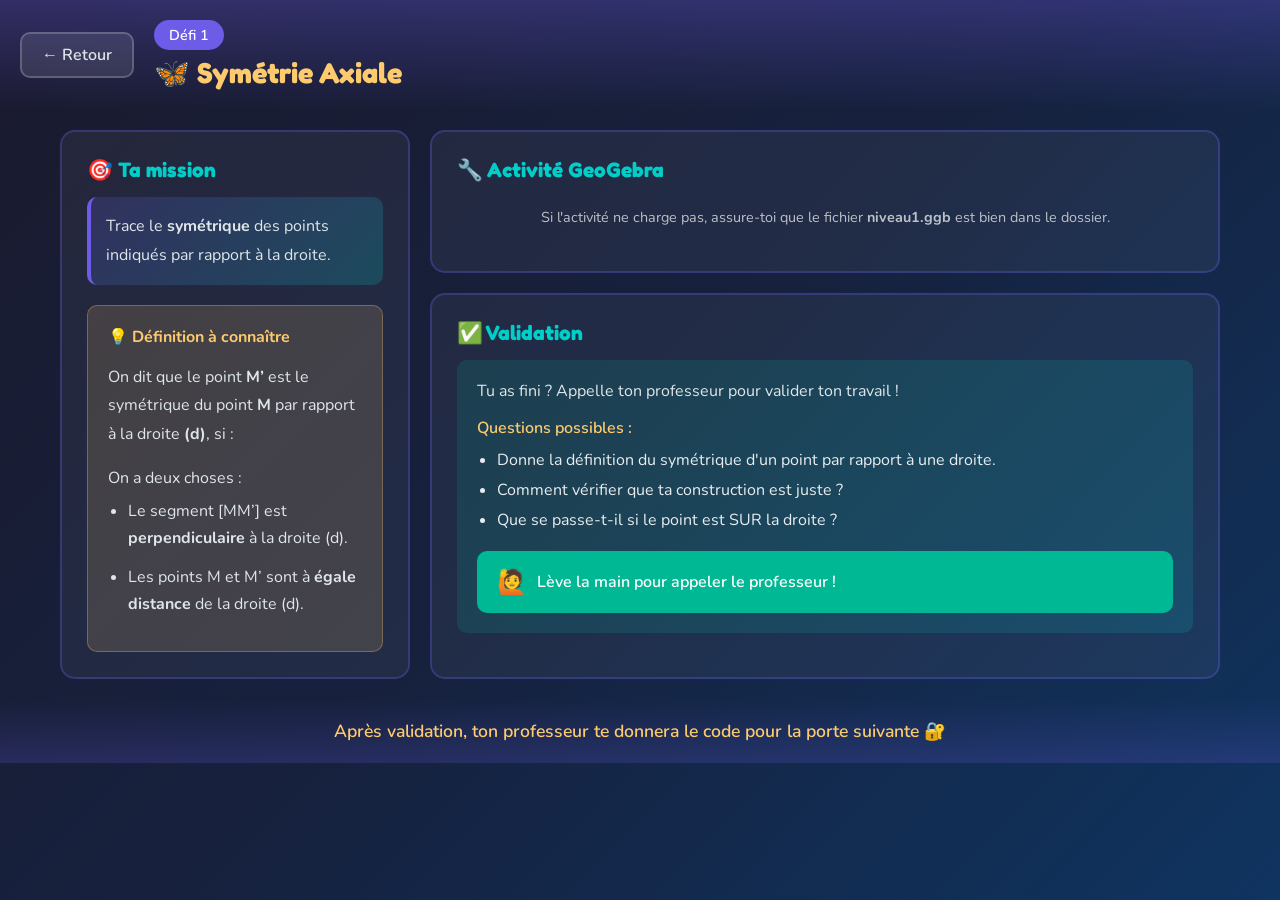
==== commit 8b441498: "Update multiple challenges text based on user review" ====
--- a/defi1.html
+++ b/defi1.html
@@ -84,7 +84,7 @@
                     <p>Tu as fini ? Appelle ton professeur pour valider ton travail !</p>
                     <p class="validation-questions">Questions possibles :</p>
                     <ul>
-                        <li>Donne la définition du symétrique d'un point pour la valider.</li>
+                        <li>Donne la définition du symétrique d'un point par rapport à une droite.</li>
                         <li>Comment vérifier que ta construction est juste ?</li>
                         <li>Que se passe-t-il si le point est SUR la droite ?</li>
                     </ul>
--- a/defi-style.css
+++ b/defi-style.css
@@ -128,12 +128,24 @@
 }
 
 .mission-box p {
-    margin-bottom: 10px;
-    line-height: 1.6;
+    margin-bottom: 15px;
+    line-height: 1.8;
 }
 
 .mission-box p:last-child {
     margin-bottom: 0;
+}
+
+.mission-box ul,
+.mission-box ol {
+    margin-top: 15px;
+    margin-bottom: 15px;
+    padding-left: 25px;
+}
+
+.mission-box li {
+    margin-bottom: 12px;
+    line-height: 1.7;
 }
 
 .steps-list {
@@ -153,7 +165,7 @@
 
 .tips-box {
     background: rgba(253, 203, 110, 0.15);
-    padding: 15px;
+    padding: 20px;
     border-radius: 10px;
     margin-top: 20px;
     border: 1px solid rgba(253, 203, 110, 0.3);
@@ -161,7 +173,17 @@
 
 .tips-box h4 {
     color: var(--accent);
-    margin-bottom: 8px;
+    margin-bottom: 15px;
+}
+
+.tips-box p {
+    margin-bottom: 15px;
+    line-height: 1.8;
+}
+
+.tips-box li {
+    margin-bottom: 12px;
+    line-height: 1.7;
 }
 
 /* ===== GeoGebra Panel ===== */
